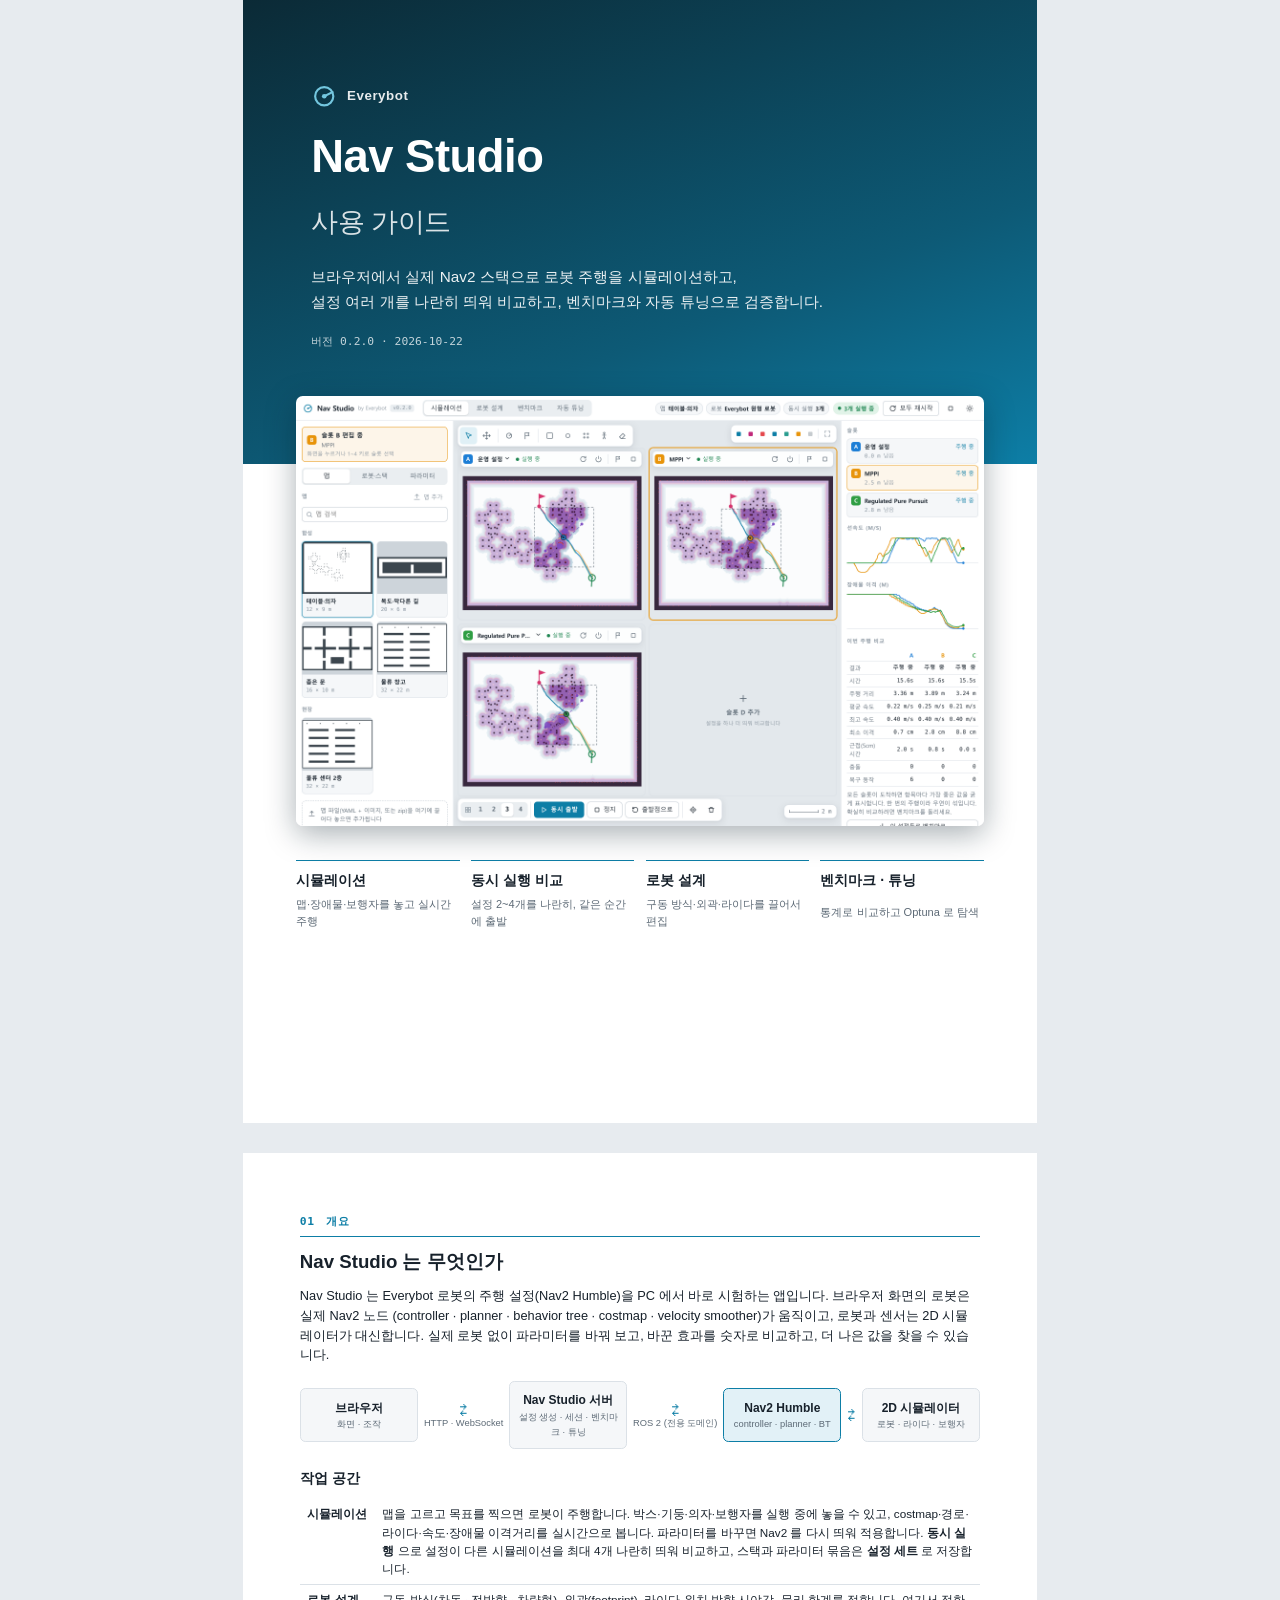
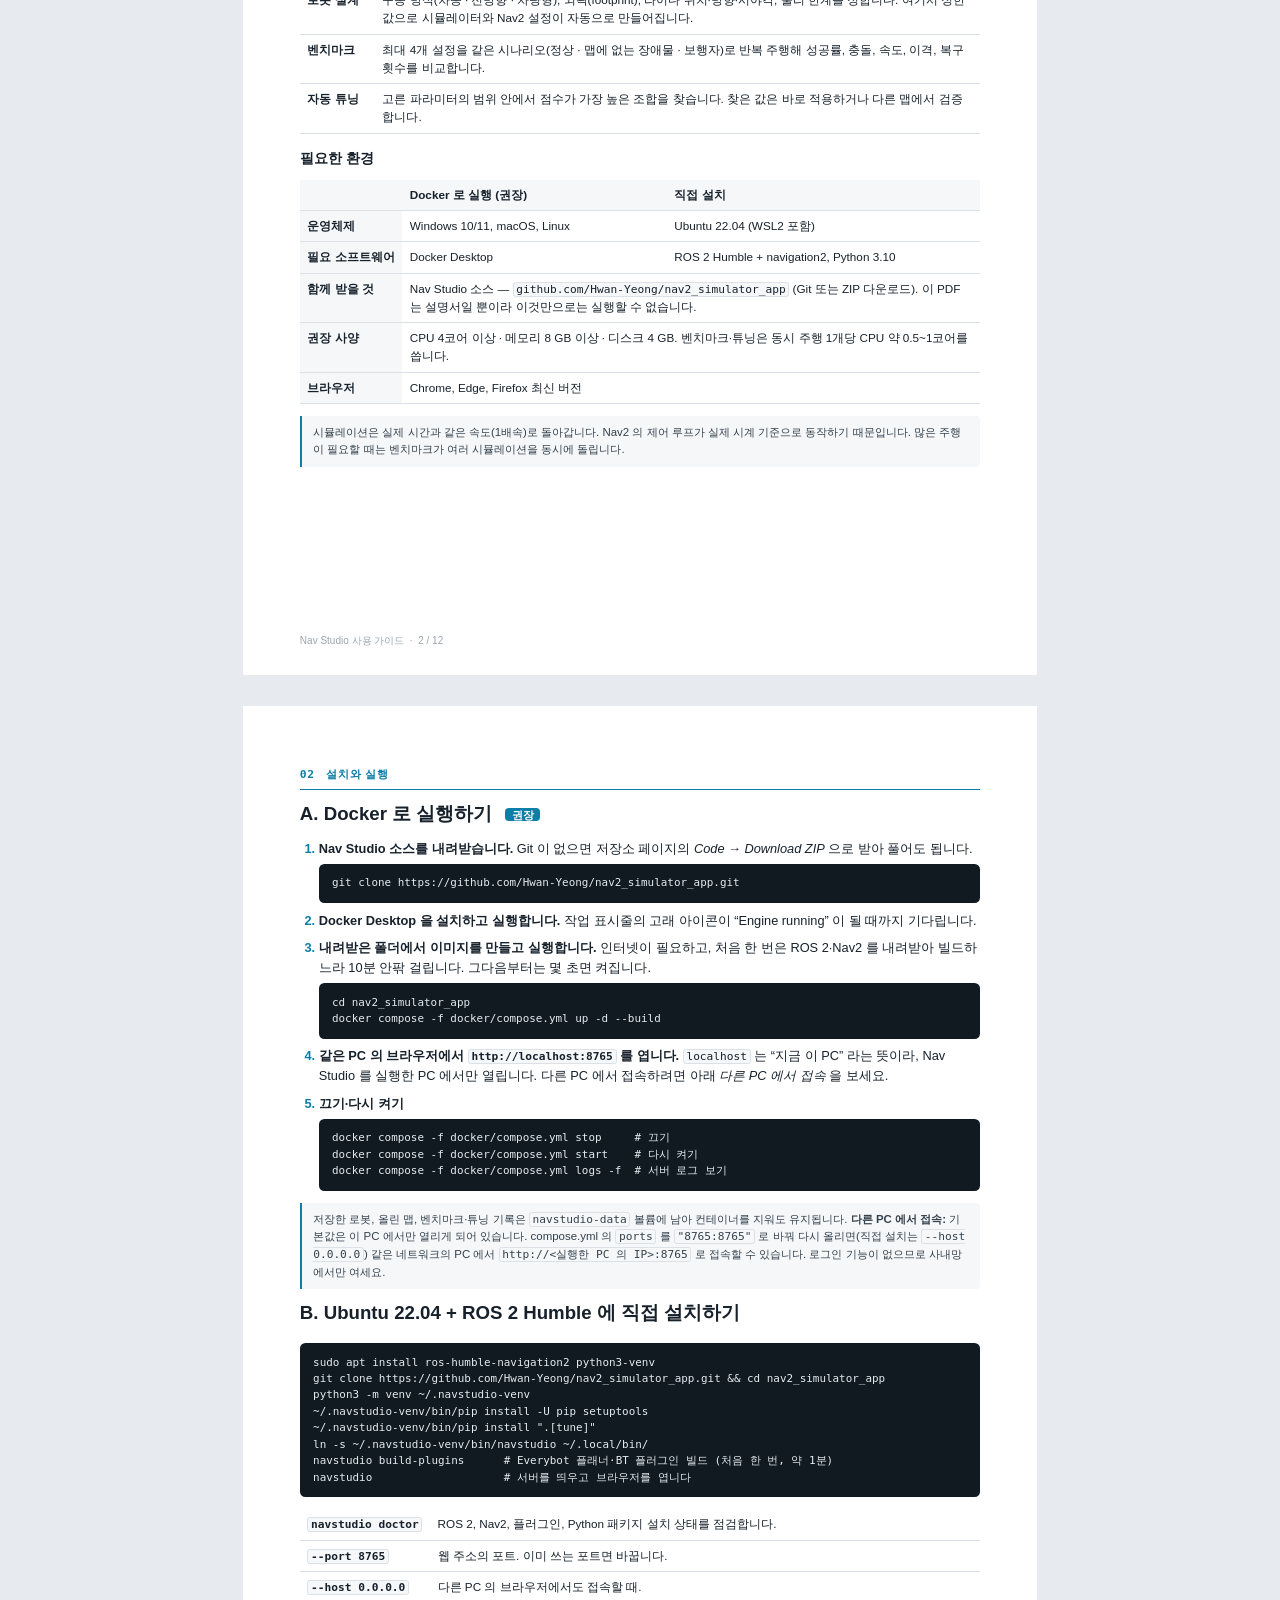
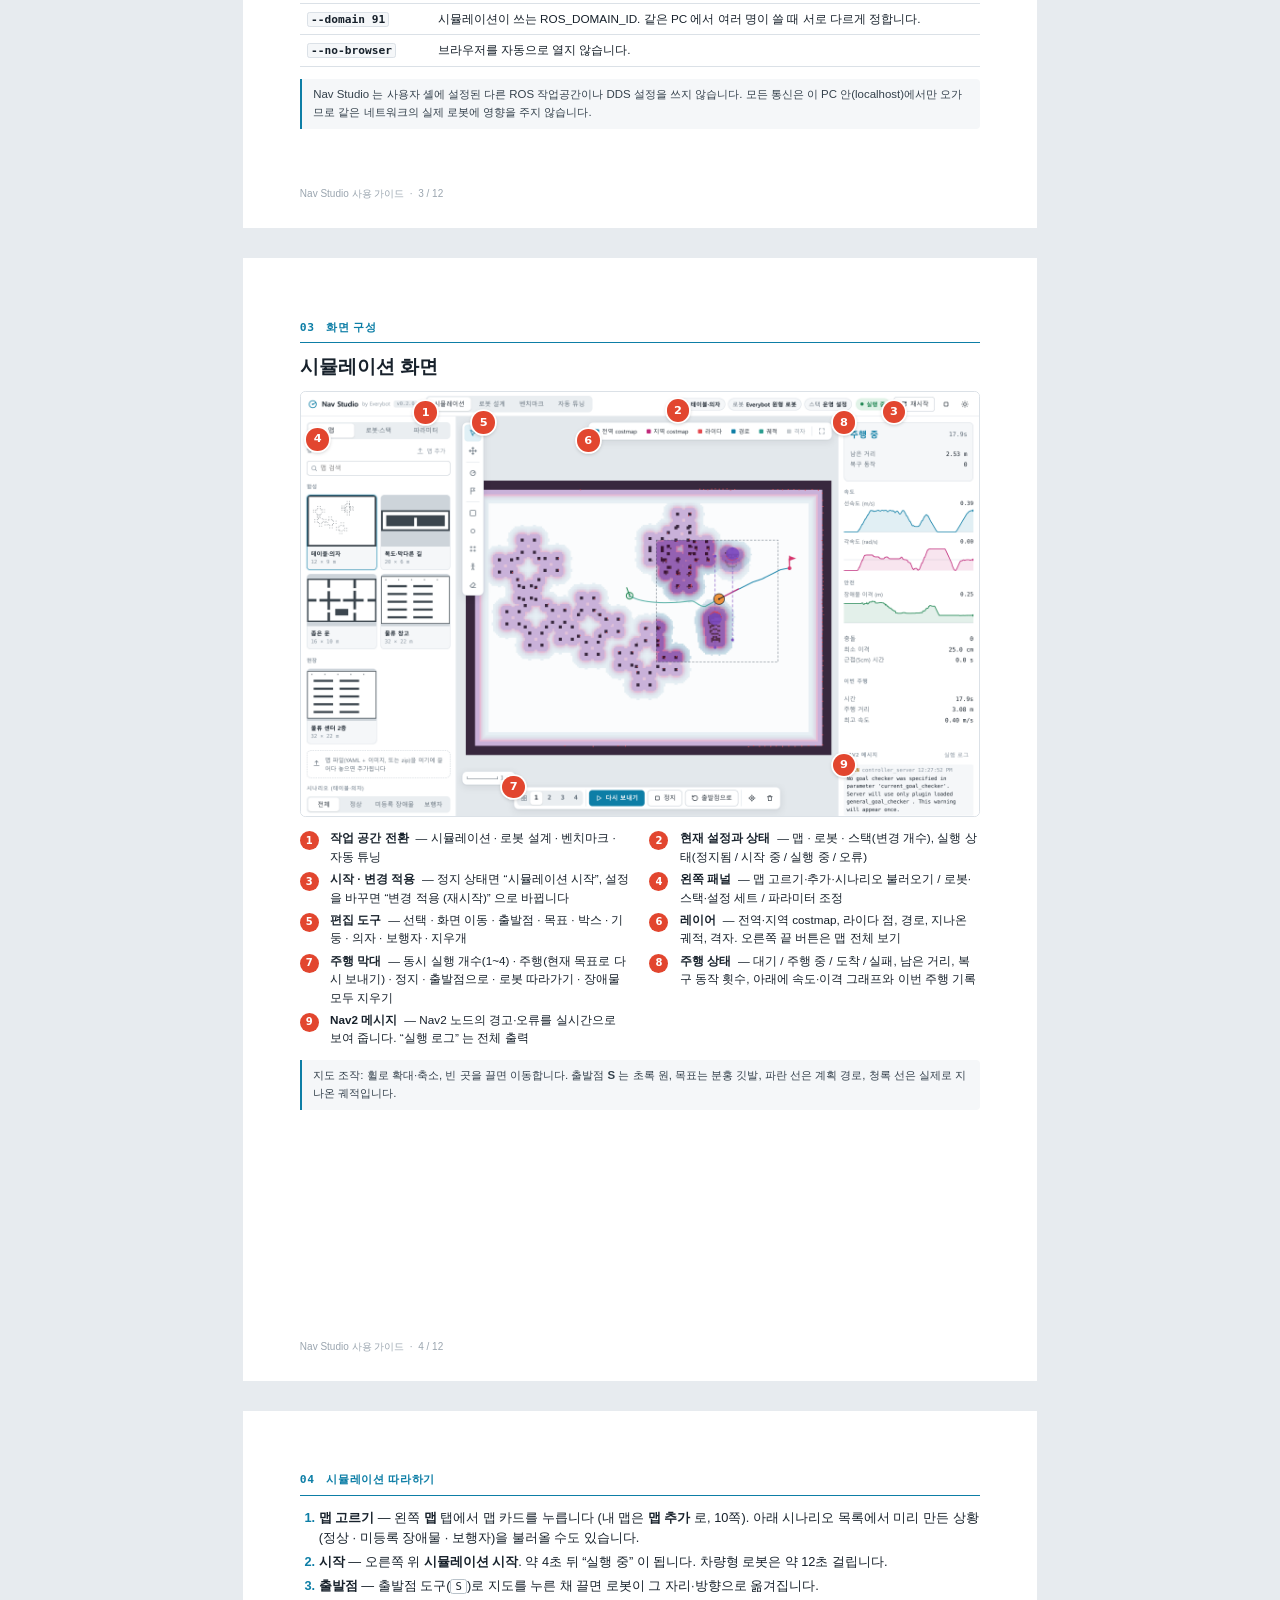
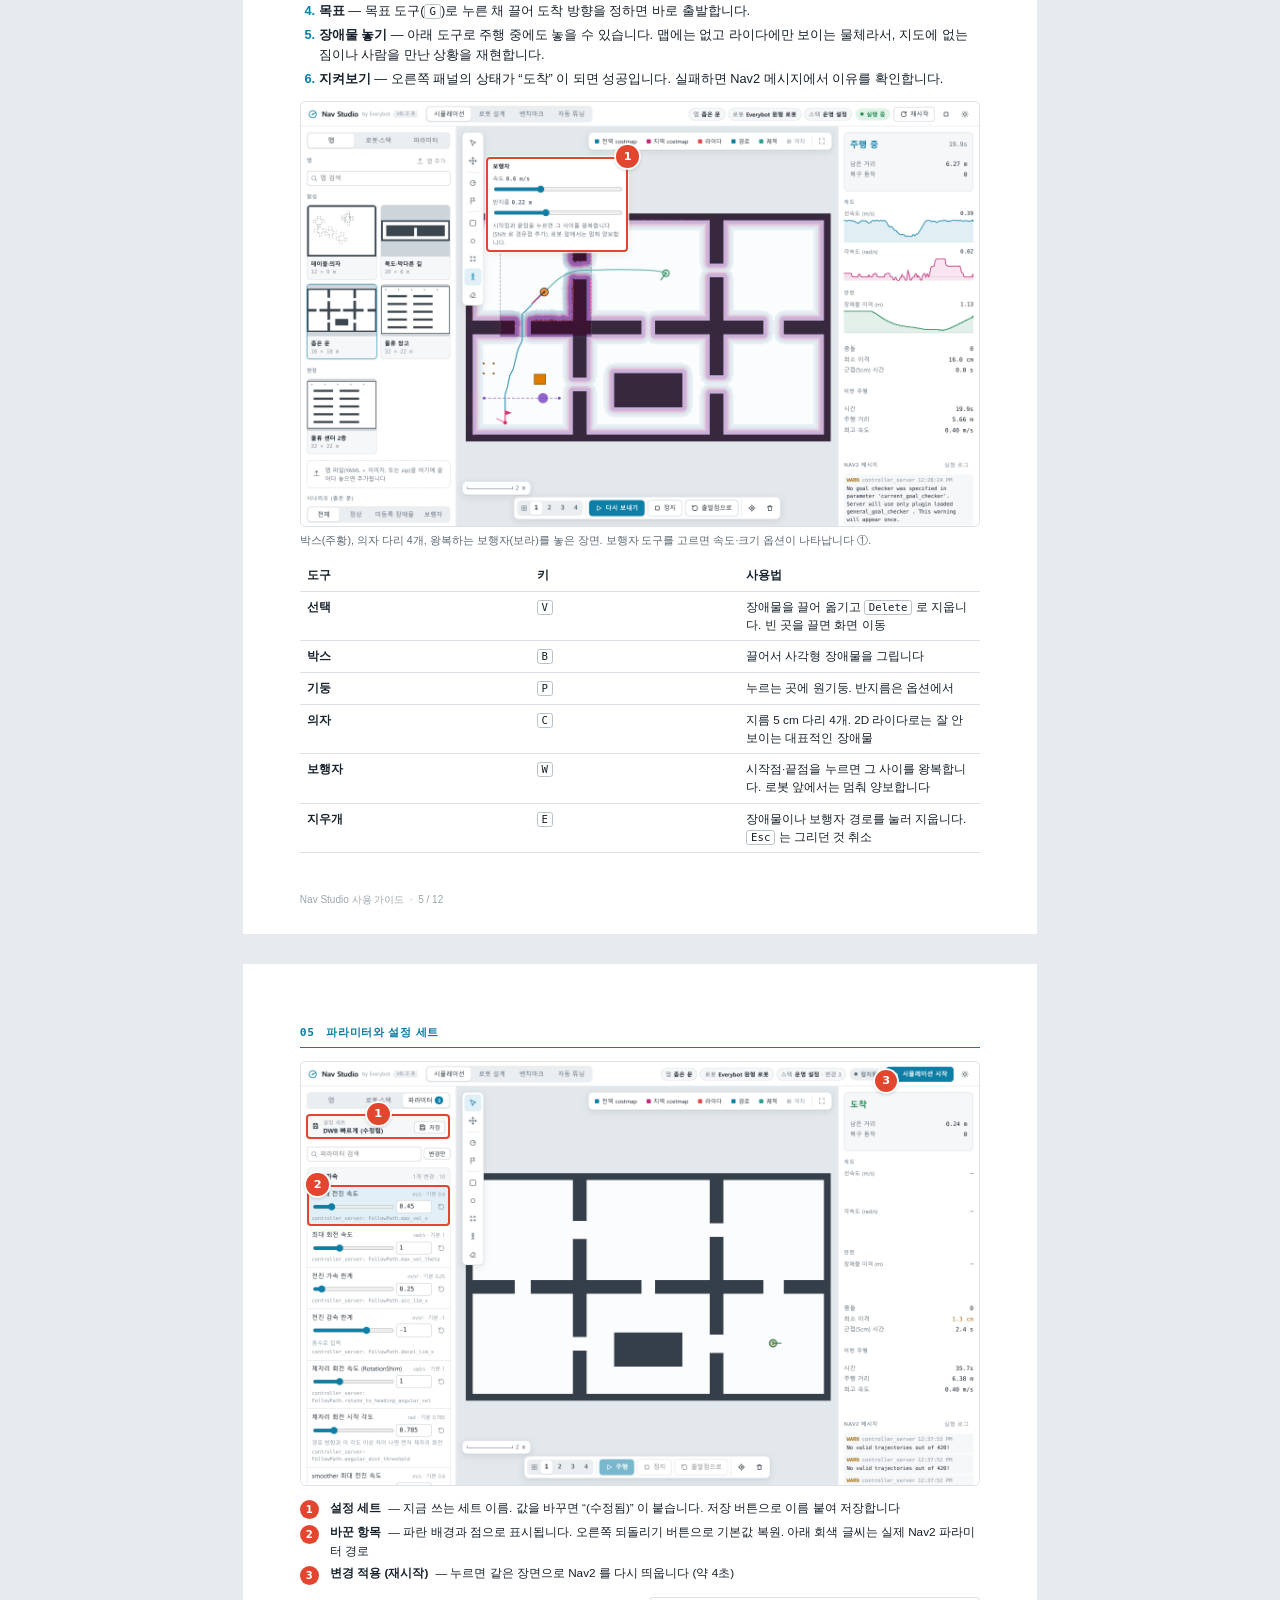
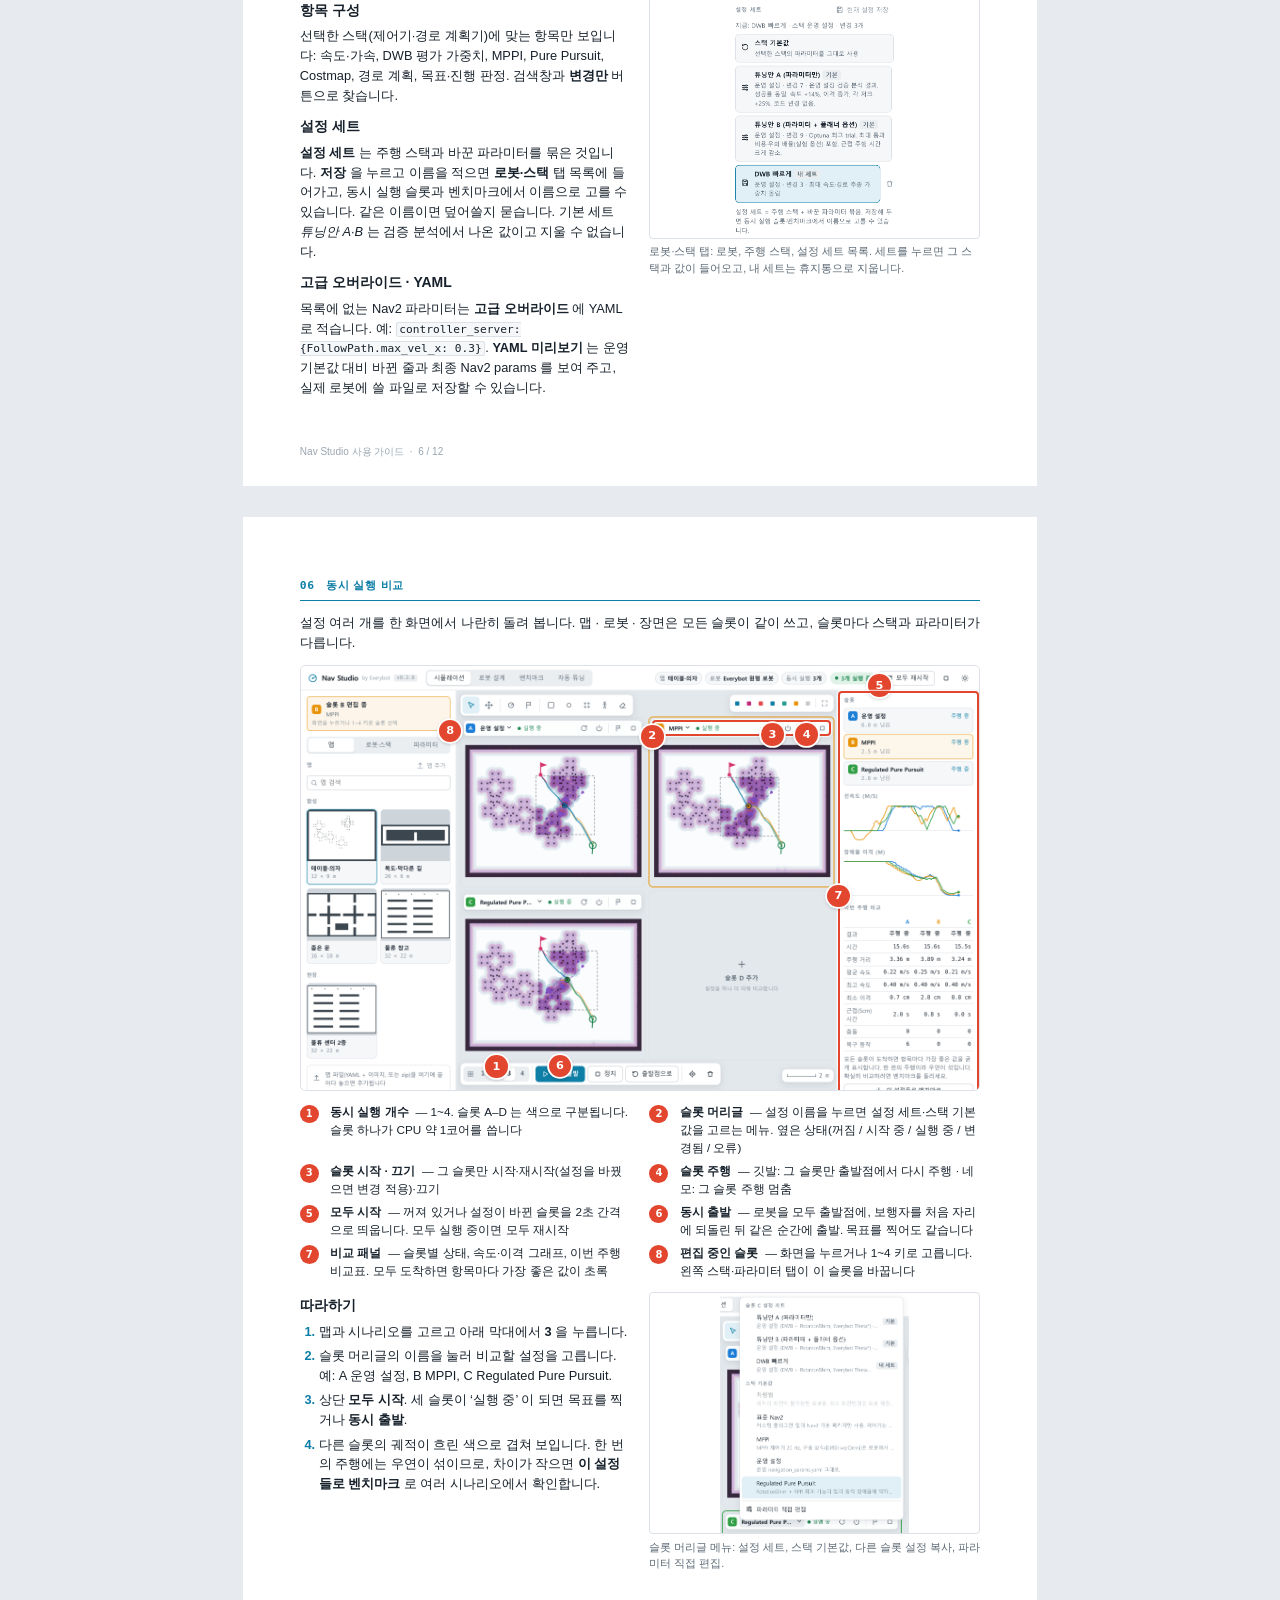
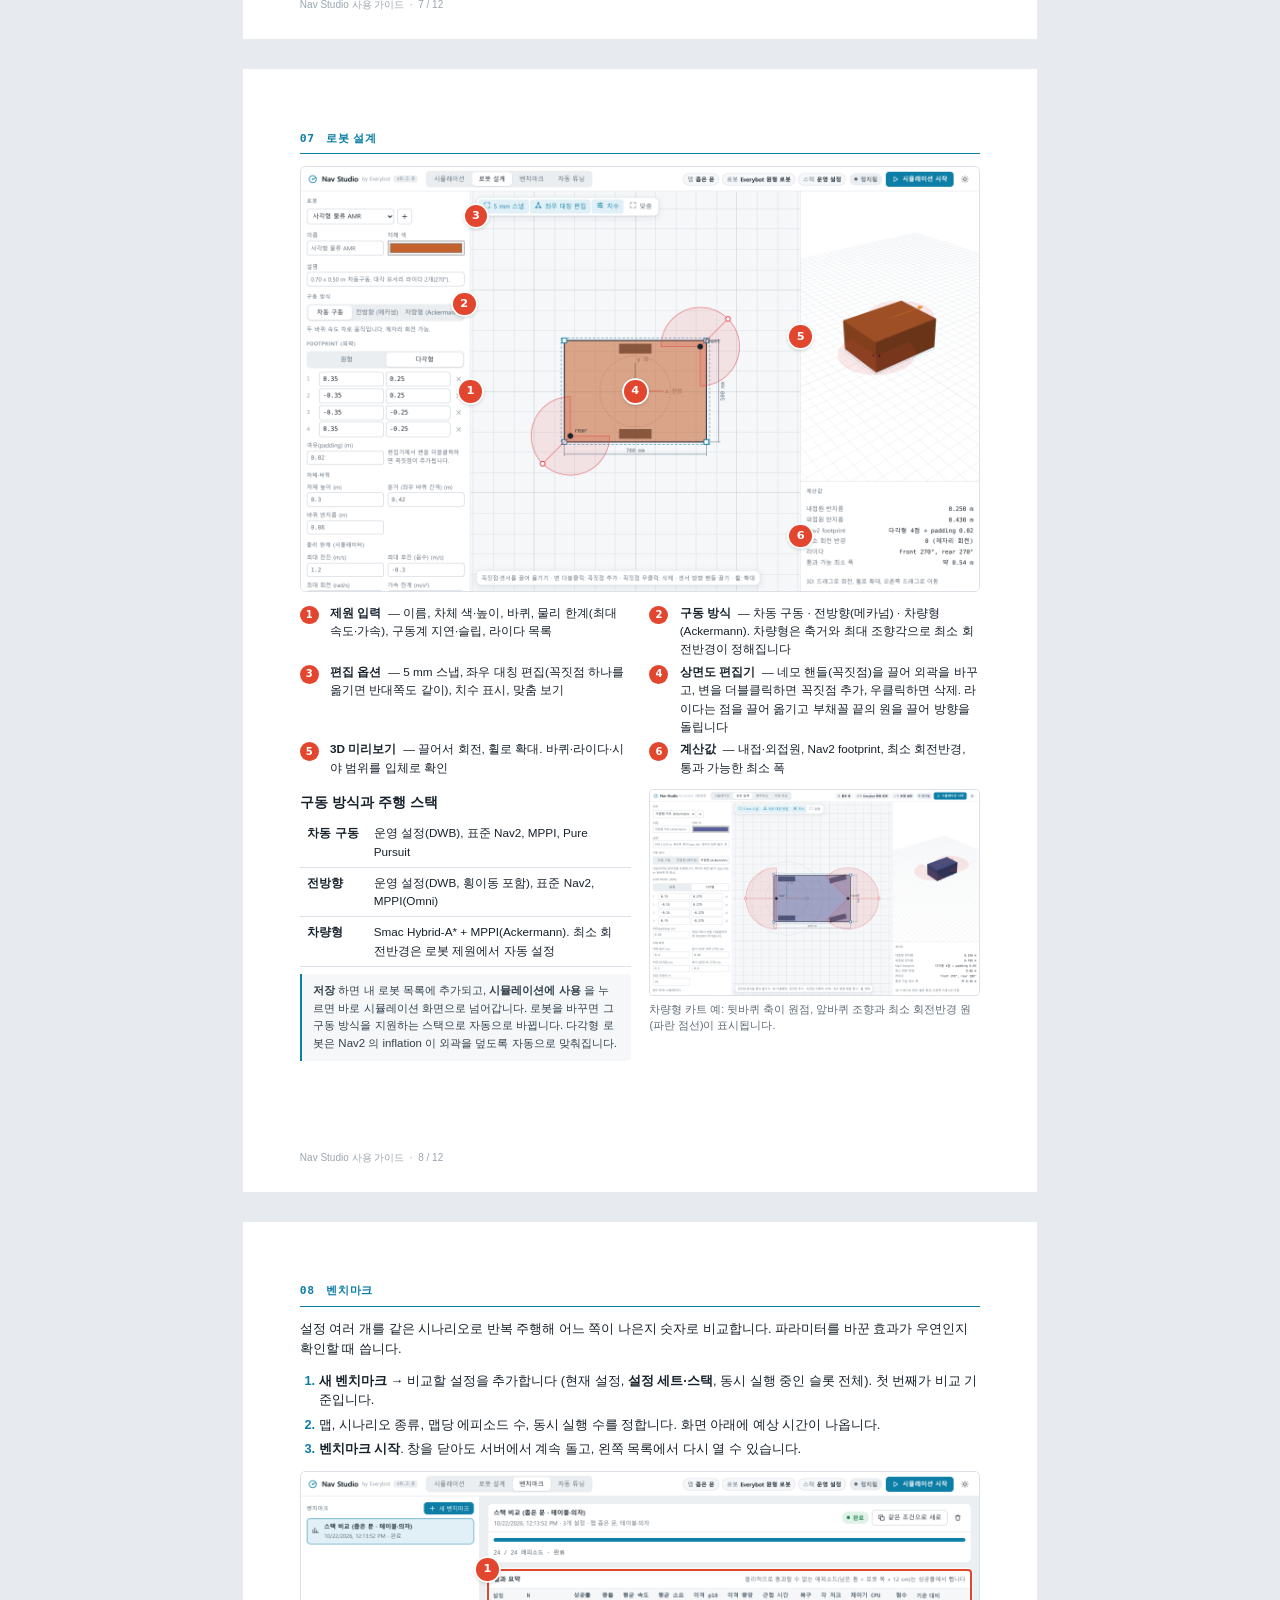
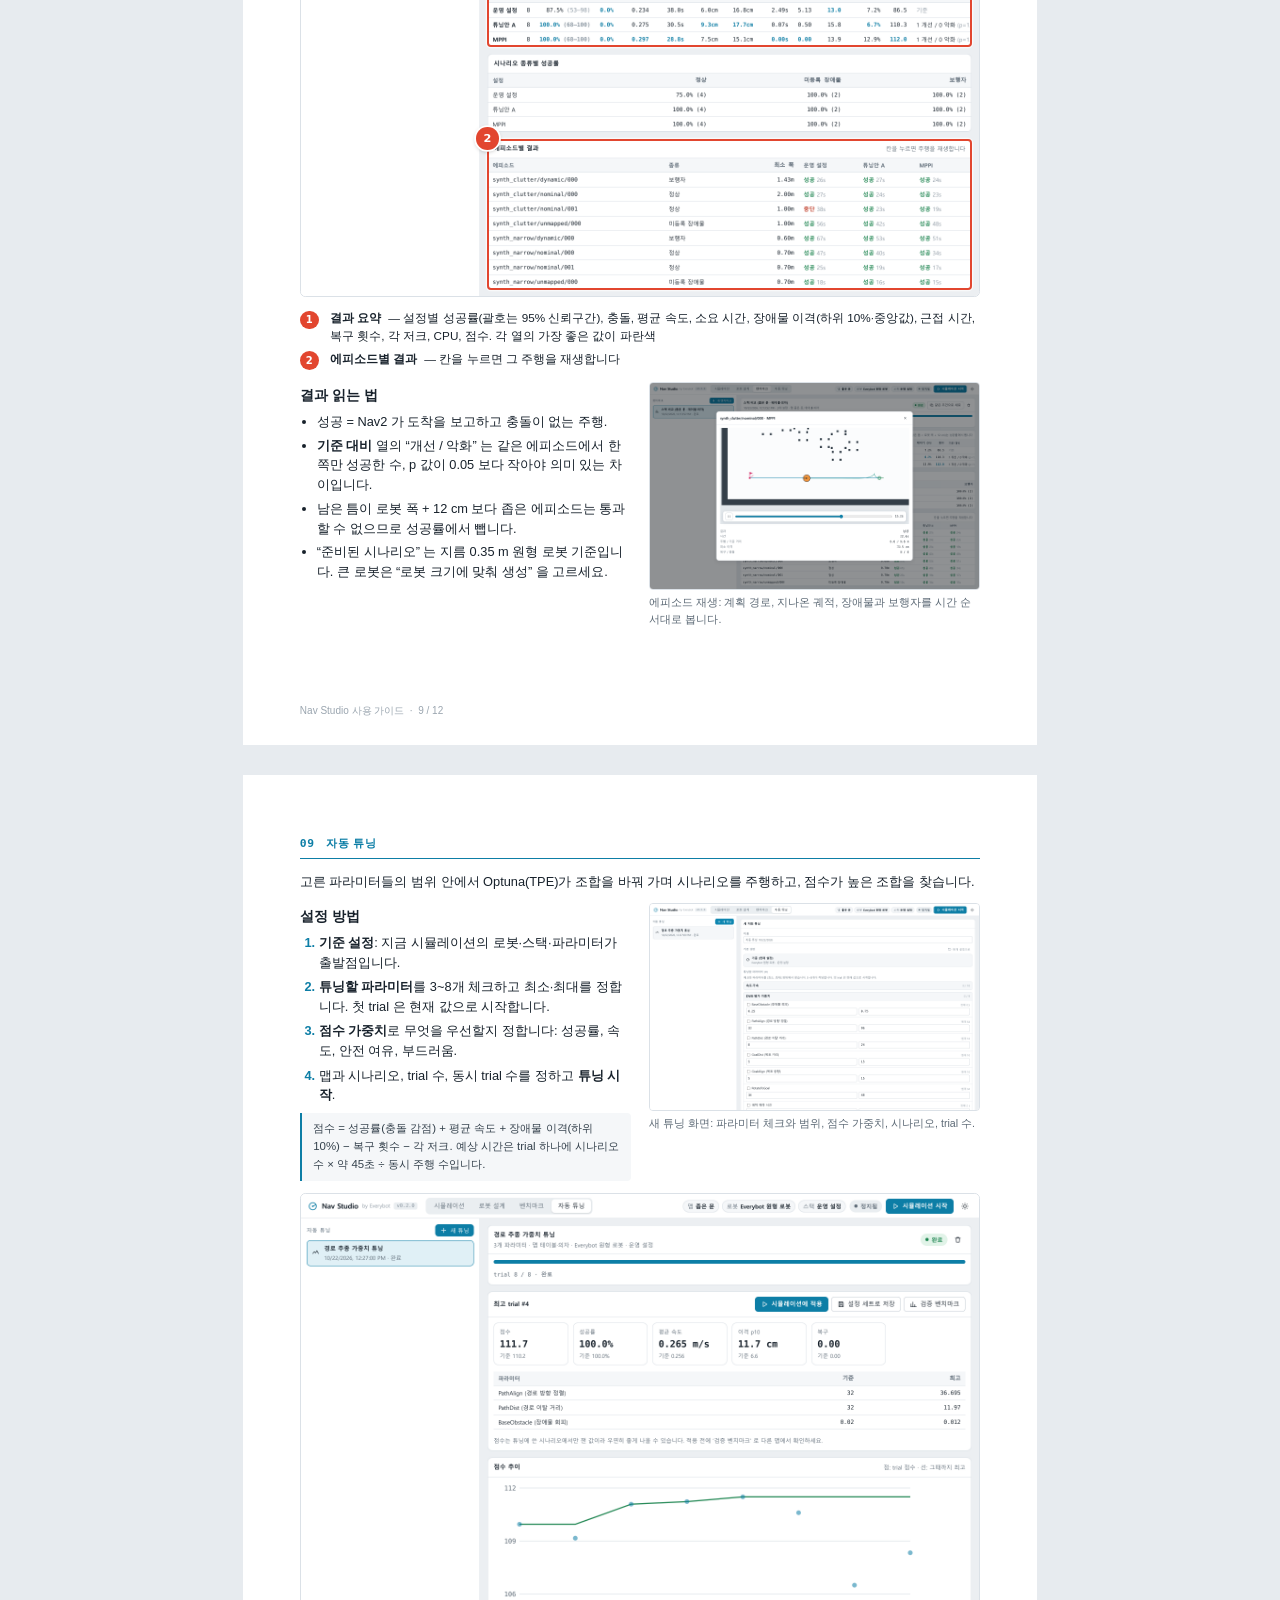
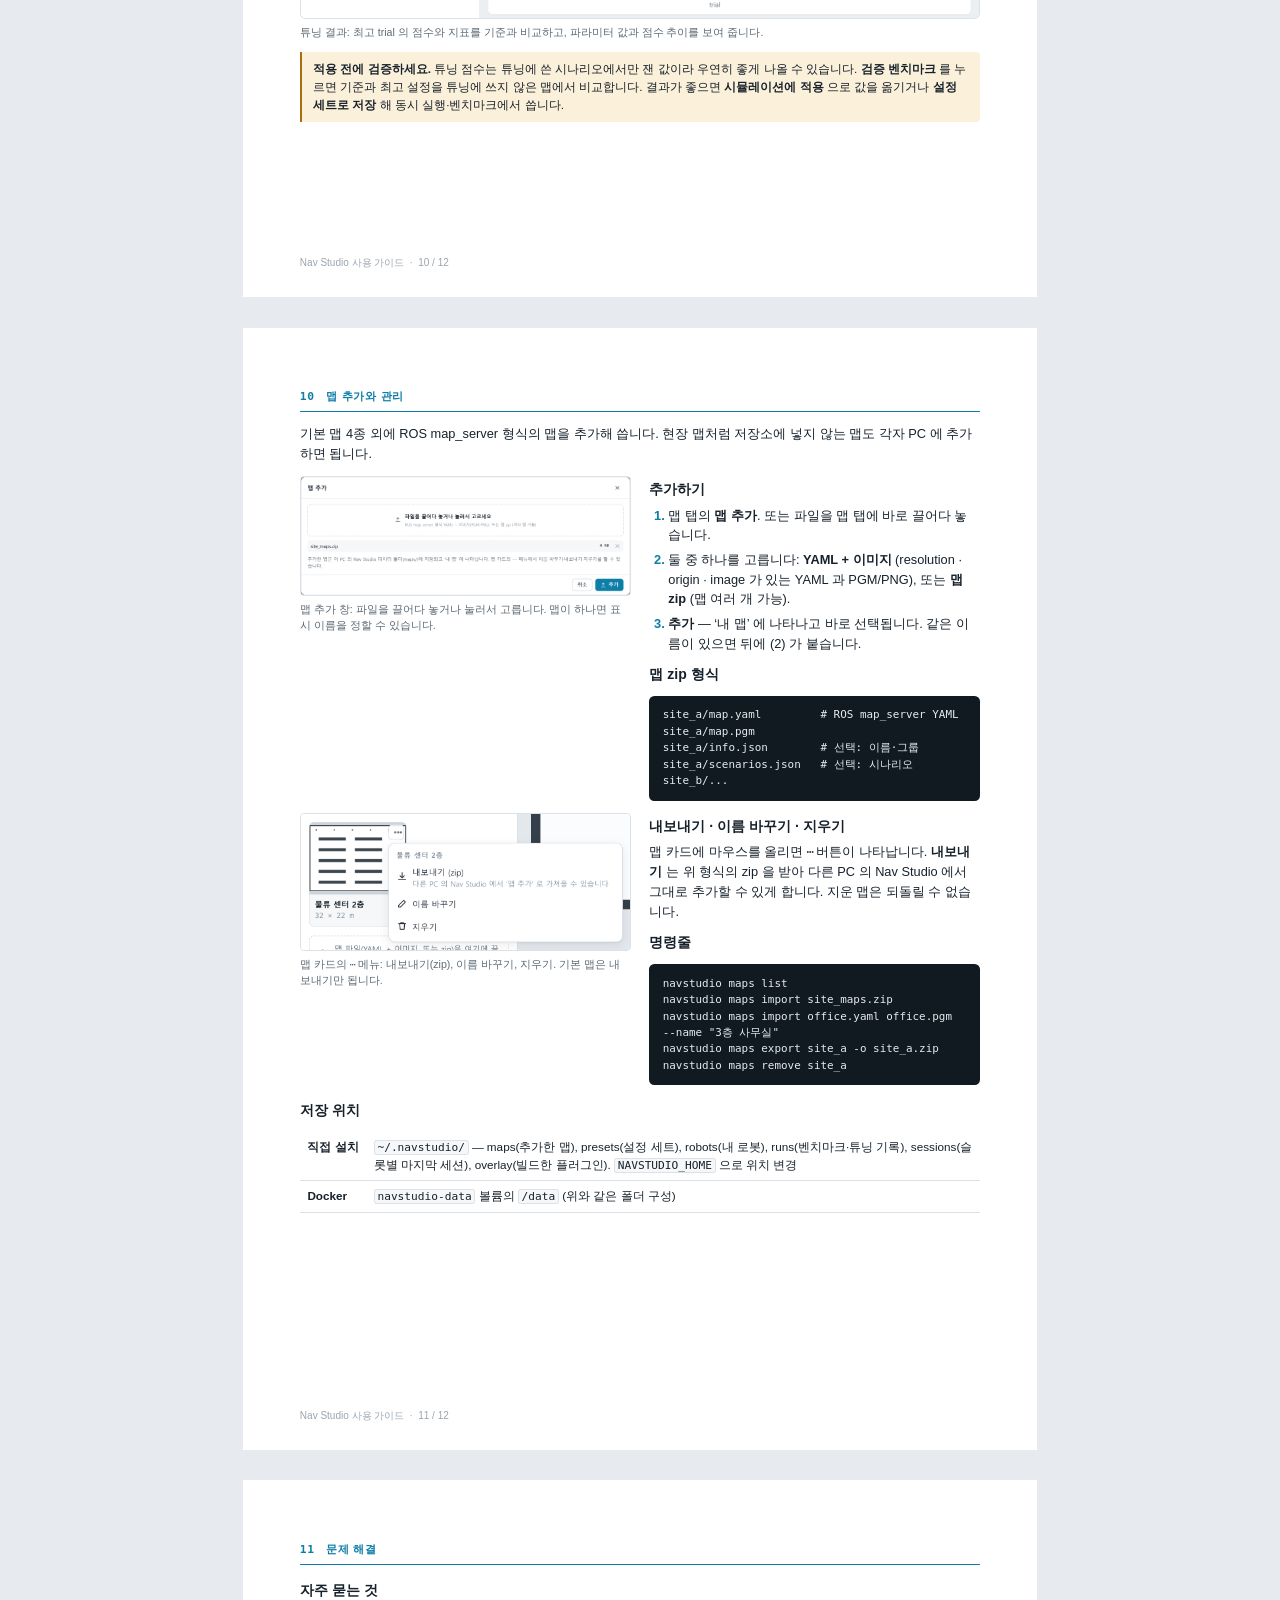
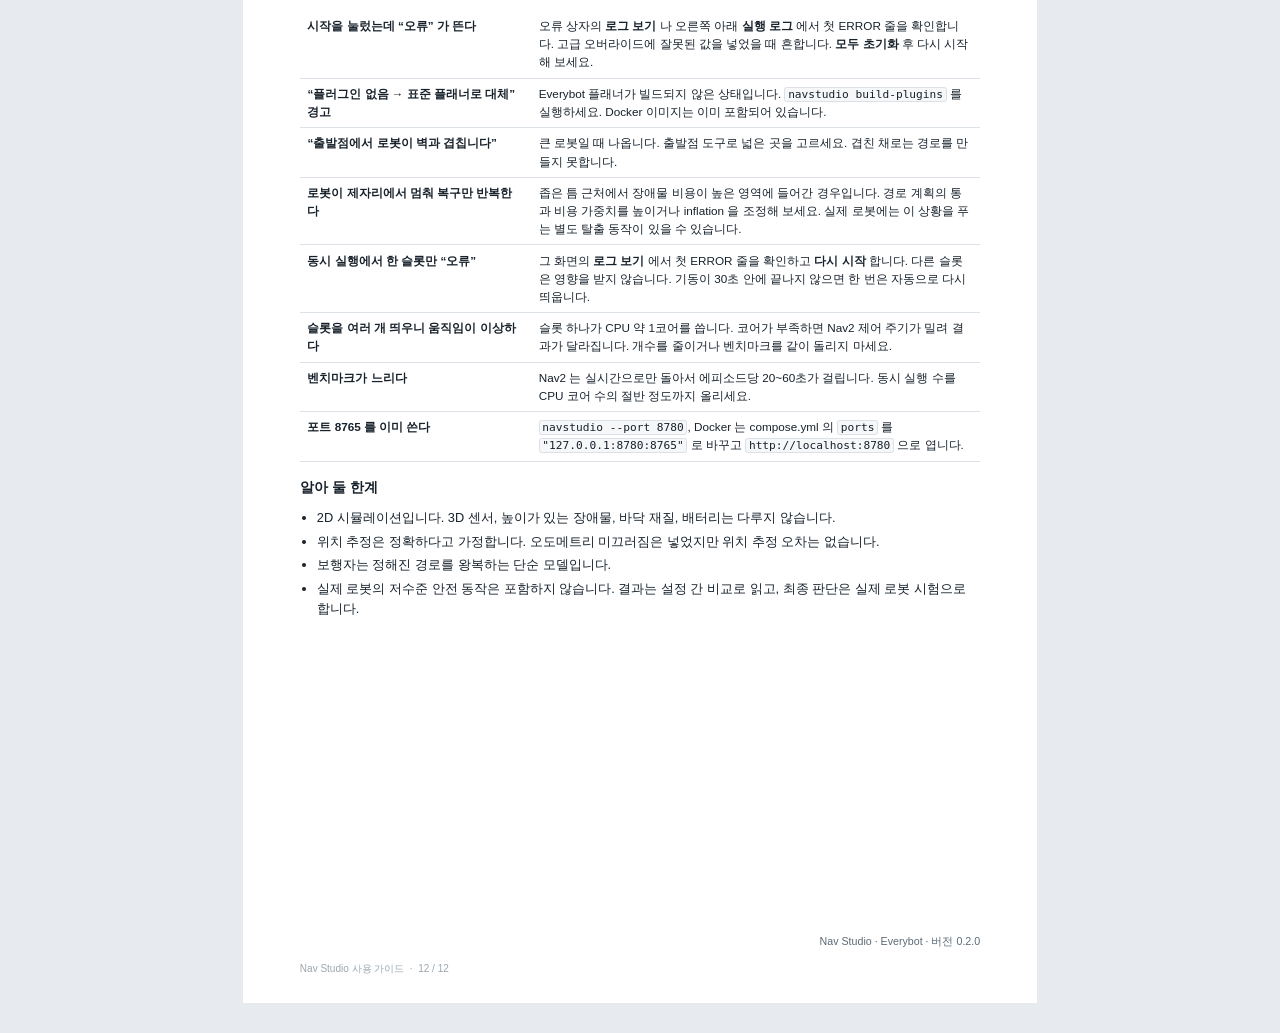
==== docs/guide/guide.html @ c06f5a4c "Release 0.2.0 Side-by-side comparison of up to four live configurations, config sets, map management" ====
<!doctype html><html lang="ko"><head><meta charset="utf-8"><title>Nav Studio 사용 가이드</title><style>
@page { size: A4; margin: 0; }
:root { --accent: #0d7ea6; --accent-soft: #e2f1f7; --ink: #17212b; --muted: #5d6a76; --line: #dbe1e7; --panel: #f5f7f9; --warn: #a8700f; --warn-soft: #fbf0d9; }
* { box-sizing: border-box; }
html, body { margin: 0; background: #e7ebef; }
body { font-family: "Malgun Gothic", "맑은 고딕", sans-serif; color: var(--ink); font-size: 9.6pt; line-height: 1.55; -webkit-print-color-adjust: exact; print-color-adjust: exact; }
.page { width: 210mm; height: 297mm; padding: 16mm 15mm 14mm; background: #fff; margin: 0 auto 8mm; position: relative; overflow: hidden; display: flex; flex-direction: column; gap: 3.2mm; page-break-after: always; break-after: page; }
@media print { body { background: #fff; } .page { margin: 0; } }
.page::after { content: "Nav Studio 사용 가이드  ·  " attr(data-n); position: absolute; bottom: 7mm; left: 15mm; font-size: 7.5pt; color: #9aa5af; white-space: pre; }
.ph { display: flex; align-items: baseline; gap: 3mm; font-size: 8.5pt; font-weight: 700; color: var(--accent); letter-spacing: 0.06em; border-bottom: 1.2pt solid var(--accent); padding-bottom: 1.5mm; }
.ph span { font-family: "DejaVu Sans Mono", monospace; }
h1, h2, h3 { margin: 0; line-height: 1.3; }
h2 { font-size: 14pt; }
h2 em { font-style: normal; font-size: 8pt; color: #fff; background: var(--accent); border-radius: 3pt; padding: 0.5pt 5pt; vertical-align: middle; margin-left: 2mm; }
h3 { font-size: 10.5pt; margin-top: 1mm; }
p { margin: 0; }
code, kbd, pre { font-family: "DejaVu Sans Mono", monospace; }
code { font-size: 8.4pt; background: var(--panel); border: 0.5pt solid var(--line); border-radius: 2pt; padding: 0 2pt; }
kbd { font-size: 8pt; border: 0.6pt solid #b9c2ca; border-bottom-width: 1.4pt; border-radius: 2pt; padding: 0 3pt; background: #fff; }
pre { margin: 1.5mm 0 0; background: #111a21; color: #e4ebf0; font-size: 8.2pt; line-height: 1.5; border-radius: 4pt; padding: 3mm 3.5mm; white-space: pre-wrap; }
figure { margin: 0; }
.frame { position: relative; border: 0.6pt solid var(--line); border-radius: 4pt; overflow: hidden; }
.frame img { display: block; width: 100%; }
figcaption { font-size: 8pt; color: var(--muted); margin-top: 1.2mm; }
.num { position: absolute; width: 6mm; height: 6mm; margin: -3mm 0 0 -3mm; border-radius: 50%; background: #e2462f; color: #fff; font-weight: 700; font-size: 8.5pt; display: grid; place-items: center; box-shadow: 0 0 0 1.4pt #fff, 0 1pt 3pt rgba(0,0,0,.35); font-family: "DejaVu Sans", sans-serif; }
.ring { position: absolute; border: 1.6pt solid #e2462f; border-radius: 3pt; box-shadow: 0 0 0 1pt rgba(255,255,255,.7); }
.legend { margin: 0; padding: 0; list-style: none; counter-reset: n; display: grid; gap: 1.2mm; }
.legend li { counter-increment: n; display: grid; grid-template-columns: 6mm 1fr; gap: 2mm; align-items: start; }
.legend li::before { content: counter(n); width: 5mm; height: 5mm; border-radius: 50%; background: #e2462f; color: #fff; font-weight: 700; font-size: 7.5pt; display: grid; place-items: center; margin-top: 0.4mm; font-family: "DejaVu Sans", sans-serif; }
.legend b { margin-right: 1mm; }
.legend.two { grid-template-columns: 1fr 1fr; column-gap: 5mm; }
.legend span { font-size: 8.8pt; }
.steps { margin: 0; padding-left: 5mm; display: grid; gap: 2mm; }
.steps.compact { gap: 1.2mm; }
.steps li::marker { color: var(--accent); font-weight: 700; }
.dots { margin: 0; padding-left: 4.5mm; display: grid; gap: 1mm; }
.tbl { border-collapse: collapse; width: 100%; font-size: 8.8pt; }
.tbl th, .tbl td { border-bottom: 0.5pt solid var(--line); padding: 1.6mm 2mm; text-align: left; vertical-align: top; }
.tbl th { white-space: nowrap; color: var(--ink); width: 1%; font-weight: 700; }
.tbl.two th { width: auto; background: var(--panel); }
.tbl.tools td:first-child { white-space: nowrap; font-weight: 700; }
.tbl.faq th { white-space: normal; width: 34%; }
.note { background: var(--panel); border-left: 2pt solid var(--accent); padding: 2mm 3mm; font-size: 8.6pt; color: #34414c; border-radius: 0 3pt 3pt 0; }
.warn { background: var(--warn-soft); border-left: 2pt solid var(--warn); padding: 2mm 3mm; font-size: 8.8pt; border-radius: 0 3pt 3pt 0; }
.cols { display: grid; grid-template-columns: 1fr 1fr; gap: 5mm; align-items: start; }
.cols > div { display: grid; gap: 2mm; }
.arch { display: flex; align-items: center; gap: 1.5mm; margin: 1mm 0; }
.arch .box { flex: 1; border: 0.8pt solid var(--line); border-radius: 4pt; padding: 2.5mm 2mm; text-align: center; font-weight: 700; font-size: 9pt; background: var(--panel); }
.arch .box.accent { background: var(--accent-soft); border-color: var(--accent); }
.arch .box small, .arch .arrow small { display: block; font-weight: 400; font-size: 7pt; color: var(--muted); }
.arch .arrow { color: var(--accent); font-size: 13pt; text-align: center; line-height: 1; }
.end { margin-top: auto; text-align: right; font-size: 8pt; color: var(--muted); }
/* cover */
.cover { padding: 0; gap: 0; background: #fff; }
.cover::after { content: none; }
.cover-top { background: linear-gradient(160deg, #0b2a36 0%, #0d5a76 65%, #0d7ea6 100%); color: #fff; padding: 22mm 18mm 30mm; display: grid; gap: 5mm; }
.brand { display: flex; align-items: center; gap: 2.5mm; font-weight: 700; letter-spacing: 0.04em; font-size: 10pt; opacity: 0.9; }
.brand svg { width: 7mm; height: 7mm; color: #7fd6ef; }
.cover h1 { font-size: 34pt; letter-spacing: -0.01em; }
.cover h1 span { font-size: 20pt; font-weight: 400; opacity: 0.85; }
.lead { font-size: 11.5pt; line-height: 1.6; opacity: 0.92; }
.meta { font-family: "DejaVu Sans Mono", monospace; font-size: 8.5pt; opacity: 0.75; }
.hero { margin: -18mm 14mm 0; }
.hero .frame { border: 0; border-radius: 5pt; box-shadow: 0 6pt 22pt rgba(10, 30, 40, .35); }
.cover-grid { display: grid; grid-template-columns: repeat(4, 1fr); gap: 3mm; padding: 9mm 14mm 0; }
.cover-grid div { border-top: 1.4pt solid var(--accent); padding-top: 2.5mm; display: grid; gap: 1mm; }
.cover-grid b { font-size: 10.5pt; }
.cover-grid span { font-size: 8.3pt; color: var(--muted); }
.shot.small .frame { border-radius: 3pt; }
.cols .shot.small .frame { max-height: 64mm; }
.cols .shot.small .frame img { max-height: 64mm; width: auto; max-width: 100%; display: block; margin: 0 auto; }
</style></head><body>
<section data-n="1 / 12" class="page cover">
  <div class="cover-top">
    <div class="brand"><svg viewBox="0 0 32 32"><circle cx="16" cy="16" r="11" fill="none" stroke="currentColor" stroke-width="2.6"/><path d="M16 16 L26 11" stroke="currentColor" stroke-width="2.6" stroke-linecap="round"/><circle cx="16" cy="16" r="2.8" fill="currentColor"/></svg>Everybot</div>
    <h1>Nav Studio<br><span>사용 가이드</span></h1>
    <p class="lead">브라우저에서 실제 Nav2 스택으로 로봇 주행을 시뮬레이션하고,<br>설정 여러 개를 나란히 띄워 비교하고, 벤치마크와 자동 튜닝으로 검증합니다.</p>
    <div class="meta">버전 0.2.0 · 2026-10-22</div>
  </div>
  <figure class="hero"><div class="frame"><img src="img/sim_compare.png" alt=""></div></figure>
  <div class="cover-grid">
    <div><b>시뮬레이션</b><span>맵·장애물·보행자를 놓고 실시간 주행</span></div>
    <div><b>동시 실행 비교</b><span>설정 2~4개를 나란히, 같은 순간에 출발</span></div>
    <div><b>로봇 설계</b><span>구동 방식·외곽·라이다를 끌어서 편집</span></div>
    <div><b>벤치마크 · 튜닝</b><span>통계로 비교하고 Optuna 로 탐색</span></div>
  </div>
</section>
<section data-n="2 / 12" class="page">
  <header class="ph"><span>01</span>개요</header>
  <h2>Nav Studio 는 무엇인가</h2>
  <p>Nav Studio 는 Everybot 로봇의 주행 설정(Nav2 Humble)을 PC 에서 바로 시험하는 앱입니다. 브라우저 화면의 로봇은 실제 Nav2 노드
  (controller · planner · behavior tree · costmap · velocity smoother)가 움직이고, 로봇과 센서는 2D 시뮬레이터가 대신합니다.
  실제 로봇 없이 파라미터를 바꿔 보고, 바꾼 효과를 숫자로 비교하고, 더 나은 값을 찾을 수 있습니다.</p>
  <div class="arch">
    <div class="box">브라우저<small>화면 · 조작</small></div><div class="arrow">⇄<small>HTTP · WebSocket</small></div>
    <div class="box">Nav Studio 서버<small>설정 생성 · 세션 · 벤치마크 · 튜닝</small></div><div class="arrow">⇄<small>ROS 2 (전용 도메인)</small></div>
    <div class="box accent">Nav2 Humble<small>controller · planner · BT</small></div><div class="arrow">⇄</div>
    <div class="box">2D 시뮬레이터<small>로봇 · 라이다 · 보행자</small></div>
  </div>
  <h3>작업 공간</h3>
  <table class="tbl">
    <tr><th>시뮬레이션</th><td>맵을 고르고 목표를 찍으면 로봇이 주행합니다. 박스·기둥·의자·보행자를 실행 중에 놓을 수 있고, costmap·경로·라이다·속도·장애물 이격거리를 실시간으로 봅니다. 파라미터를 바꾸면 Nav2 를 다시 띄워 적용합니다. <b>동시 실행</b> 으로 설정이 다른 시뮬레이션을 최대 4개 나란히 띄워 비교하고, 스택과 파라미터 묶음은 <b>설정 세트</b> 로 저장합니다.</td></tr>
    <tr><th>로봇 설계</th><td>구동 방식(차동 · 전방향 · 차량형), 외곽(footprint), 라이다 위치·방향·시야각, 물리 한계를 정합니다. 여기서 정한 값으로 시뮬레이터와 Nav2 설정이 자동으로 만들어집니다.</td></tr>
    <tr><th>벤치마크</th><td>최대 4개 설정을 같은 시나리오(정상 · 맵에 없는 장애물 · 보행자)로 반복 주행해 성공률, 충돌, 속도, 이격, 복구 횟수를 비교합니다.</td></tr>
    <tr><th>자동 튜닝</th><td>고른 파라미터의 범위 안에서 점수가 가장 높은 조합을 찾습니다. 찾은 값은 바로 적용하거나 다른 맵에서 검증합니다.</td></tr>
  </table>
  <h3>필요한 환경</h3>
  <table class="tbl two">
    <tr><th></th><th>Docker 로 실행 (권장)</th><th>직접 설치</th></tr>
    <tr><th>운영체제</th><td>Windows 10/11, macOS, Linux</td><td>Ubuntu 22.04 (WSL2 포함)</td></tr>
    <tr><th>필요 소프트웨어</th><td>Docker Desktop</td><td>ROS 2 Humble + navigation2, Python 3.10</td></tr>
    <tr><th>함께 받을 것</th><td colspan="2">Nav Studio 소스 — <code>github.com/Hwan-Yeong/nav2_simulator_app</code> (Git 또는 ZIP 다운로드). 이 PDF 는 설명서일 뿐이라 이것만으로는 실행할 수 없습니다.</td></tr>
    <tr><th>권장 사양</th><td colspan="2">CPU 4코어 이상 · 메모리 8 GB 이상 · 디스크 4 GB. 벤치마크·튜닝은 동시 주행 1개당 CPU 약 0.5~1코어를 씁니다.</td></tr>
    <tr><th>브라우저</th><td colspan="2">Chrome, Edge, Firefox 최신 버전</td></tr>
  </table>
  <p class="note">시뮬레이션은 실제 시간과 같은 속도(1배속)로 돌아갑니다. Nav2 의 제어 루프가 실제 시계 기준으로 동작하기 때문입니다. 많은 주행이 필요할 때는 벤치마크가 여러 시뮬레이션을 동시에 돌립니다.</p>
</section>
<section data-n="3 / 12" class="page">
  <header class="ph"><span>02</span>설치와 실행</header>
  <h2>A. Docker 로 실행하기 <em>권장</em></h2>
  <ol class="steps">
    <li><b>Nav Studio 소스를 내려받습니다.</b> Git 이 없으면 저장소 페이지의 <i>Code → Download ZIP</i> 으로 받아 풀어도 됩니다.<pre>git clone https://github.com/Hwan-Yeong/nav2_simulator_app.git</pre></li>
    <li><b>Docker Desktop 을 설치하고 실행합니다.</b> 작업 표시줄의 고래 아이콘이 “Engine running” 이 될 때까지 기다립니다.</li>
    <li><b>내려받은 폴더에서 이미지를 만들고 실행합니다.</b> 인터넷이 필요하고, 처음 한 번은 ROS 2·Nav2 를 내려받아 빌드하느라 10분 안팎 걸립니다. 그다음부터는 몇 초면 켜집니다.<pre>cd nav2_simulator_app
docker compose -f docker/compose.yml up -d --build</pre></li>
    <li><b>같은 PC 의 브라우저에서 <code>http://localhost:8765</code> 를 엽니다.</b> <code>localhost</code> 는 “지금 이 PC” 라는 뜻이라, Nav Studio 를 실행한 PC 에서만 열립니다. 다른 PC 에서 접속하려면 아래 <i>다른 PC 에서 접속</i> 을 보세요.</li>
    <li><b>끄기·다시 켜기</b><pre>docker compose -f docker/compose.yml stop     # 끄기
docker compose -f docker/compose.yml start    # 다시 켜기
docker compose -f docker/compose.yml logs -f  # 서버 로그 보기</pre></li>
  </ol>
  <p class="note">저장한 로봇, 올린 맵, 벤치마크·튜닝 기록은 <code>navstudio-data</code> 볼륨에 남아 컨테이너를 지워도 유지됩니다.
  <b>다른 PC 에서 접속:</b> 기본값은 이 PC 에서만 열리게 되어 있습니다. compose.yml 의 <code>ports</code> 를 <code>"8765:8765"</code> 로 바꿔 다시 올리면(직접 설치는 <code>--host 0.0.0.0</code>) 같은 네트워크의 PC 에서 <code>http://&lt;실행한 PC 의 IP&gt;:8765</code> 로 접속할 수 있습니다. 로그인 기능이 없으므로 사내망에서만 여세요.</p>
  <h2>B. Ubuntu 22.04 + ROS 2 Humble 에 직접 설치하기</h2>
  <pre>sudo apt install ros-humble-navigation2 python3-venv
git clone https://github.com/Hwan-Yeong/nav2_simulator_app.git &amp;&amp; cd nav2_simulator_app
python3 -m venv ~/.navstudio-venv
~/.navstudio-venv/bin/pip install -U pip setuptools
~/.navstudio-venv/bin/pip install &quot;.[tune]&quot;
ln -s ~/.navstudio-venv/bin/navstudio ~/.local/bin/
navstudio build-plugins      # Everybot 플래너·BT 플러그인 빌드 (처음 한 번, 약 1분)
navstudio                    # 서버를 띄우고 브라우저를 엽니다</pre>
  <table class="tbl">
    <tr><th><code>navstudio doctor</code></th><td>ROS 2, Nav2, 플러그인, Python 패키지 설치 상태를 점검합니다.</td></tr>
    <tr><th><code>--port 8765</code></th><td>웹 주소의 포트. 이미 쓰는 포트면 바꿉니다.</td></tr>
    <tr><th><code>--host 0.0.0.0</code></th><td>다른 PC 의 브라우저에서도 접속할 때.</td></tr>
    <tr><th><code>--domain 91</code></th><td>시뮬레이션이 쓰는 ROS_DOMAIN_ID. 같은 PC 에서 여러 명이 쓸 때 서로 다르게 정합니다.</td></tr>
    <tr><th><code>--no-browser</code></th><td>브라우저를 자동으로 열지 않습니다.</td></tr>
  </table>
  <p class="note">Nav Studio 는 사용자 셸에 설정된 다른 ROS 작업공간이나 DDS 설정을 쓰지 않습니다. 모든 통신은 이 PC 안(localhost)에서만 오가므로 같은 네트워크의 실제 로봇에 영향을 주지 않습니다.</p>
</section>
<section data-n="4 / 12" class="page">
  <header class="ph"><span>03</span>화면 구성</header>
  <h2>시뮬레이션 화면</h2>
  <figure class="shot"><div class="frame"><img src="img/sim_overview.png" alt=""><span class="num" style="left:18.42%;top:4.80%">1</span><span class="num" style="left:55.58%;top:4.28%">2</span><span class="num" style="left:87.43%;top:4.62%">3</span><span class="num" style="left:2.50%;top:11.05%">4</span><span class="num" style="left:26.94%;top:7.11%">5</span><span class="num" style="left:42.37%;top:11.33%">6</span><span class="num" style="left:31.37%;top:93.11%">7</span><span class="num" style="left:80.07%;top:7.11%">8</span><span class="num" style="left:80.07%;top:87.92%">9</span></div></figure><ol class="legend two"><li><span><b>작업 공간 전환</b> — 시뮬레이션 · 로봇 설계 · 벤치마크 · 자동 튜닝</span></li><li><span><b>현재 설정과 상태</b> — 맵 · 로봇 · 스택(변경 개수), 실행 상태(정지됨 / 시작 중 / 실행 중 / 오류)</span></li><li><span><b>시작 · 변경 적용</b> — 정지 상태면 “시뮬레이션 시작”, 설정을 바꾸면 “변경 적용 (재시작)” 으로 바뀝니다</span></li><li><span><b>왼쪽 패널</b> — 맵 고르기·추가·시나리오 불러오기 / 로봇·스택·설정 세트 / 파라미터 조정</span></li><li><span><b>편집 도구</b> — 선택 · 화면 이동 · 출발점 · 목표 · 박스 · 기둥 · 의자 · 보행자 · 지우개</span></li><li><span><b>레이어</b> — 전역·지역 costmap, 라이다 점, 경로, 지나온 궤적, 격자. 오른쪽 끝 버튼은 맵 전체 보기</span></li><li><span><b>주행 막대</b> — 동시 실행 개수(1~4) · 주행(현재 목표로 다시 보내기) · 정지 · 출발점으로 · 로봇 따라가기 · 장애물 모두 지우기</span></li><li><span><b>주행 상태</b> — 대기 / 주행 중 / 도착 / 실패, 남은 거리, 복구 동작 횟수, 아래에 속도·이격 그래프와 이번 주행 기록</span></li><li><span><b>Nav2 메시지</b> — Nav2 노드의 경고·오류를 실시간으로 보여 줍니다. “실행 로그” 는 전체 출력</span></li></ol>
  <p class="note">지도 조작: 휠로 확대·축소, 빈 곳을 끌면 이동합니다. 출발점 <b>S</b> 는 초록 원, 목표는 분홍 깃발, 파란 선은 계획 경로, 청록 선은 실제로 지나온 궤적입니다.</p>
</section>
<section data-n="5 / 12" class="page">
  <header class="ph"><span>04</span>시뮬레이션 따라하기</header>
  <ol class="steps compact">
    <li><b>맵 고르기</b> — 왼쪽 <b>맵</b> 탭에서 맵 카드를 누릅니다 (내 맵은 <b>맵 추가</b> 로, 10쪽). 아래 시나리오 목록에서 미리 만든 상황(정상 · 미등록 장애물 · 보행자)을 불러올 수도 있습니다.</li>
    <li><b>시작</b> — 오른쪽 위 <b>시뮬레이션 시작</b>. 약 4초 뒤 “실행 중” 이 됩니다. 차량형 로봇은 약 12초 걸립니다.</li>
    <li><b>출발점</b> — 출발점 도구(<kbd>S</kbd>)로 지도를 누른 채 끌면 로봇이 그 자리·방향으로 옮겨집니다.</li>
    <li><b>목표</b> — 목표 도구(<kbd>G</kbd>)로 누른 채 끌어 도착 방향을 정하면 바로 출발합니다.</li>
    <li><b>장애물 놓기</b> — 아래 도구로 주행 중에도 놓을 수 있습니다. 맵에는 없고 라이다에만 보이는 물체라서, 지도에 없는 짐이나 사람을 만난 상황을 재현합니다.</li>
    <li><b>지켜보기</b> — 오른쪽 패널의 상태가 “도착” 이 되면 성공입니다. 실패하면 Nav2 메시지에서 이유를 확인합니다.</li>
  </ol>
  <figure class="shot"><div class="frame"><img src="img/sim_tools.png" alt=""><span class="ring" style="left:27.36%;top:12.89%;width:20.83%;height:22.44%"></span><span class="num" style="left:48.19%;top:12.89%">1</span></div><figcaption>박스(주황), 의자 다리 4개, 왕복하는 보행자(보라)를 놓은 장면. 보행자 도구를 고르면 속도·크기 옵션이 나타납니다 ①.</figcaption></figure>
  <table class="tbl tools">
    <tr><th>도구</th><th>키</th><th>사용법</th></tr>
    <tr><td>선택</td><td><kbd>V</kbd></td><td>장애물을 끌어 옮기고 <kbd>Delete</kbd> 로 지웁니다. 빈 곳을 끌면 화면 이동</td></tr>
    <tr><td>박스</td><td><kbd>B</kbd></td><td>끌어서 사각형 장애물을 그립니다</td></tr>
    <tr><td>기둥</td><td><kbd>P</kbd></td><td>누르는 곳에 원기둥. 반지름은 옵션에서</td></tr>
    <tr><td>의자</td><td><kbd>C</kbd></td><td>지름 5 cm 다리 4개. 2D 라이다로는 잘 안 보이는 대표적인 장애물</td></tr>
    <tr><td>보행자</td><td><kbd>W</kbd></td><td>시작점·끝점을 누르면 그 사이를 왕복합니다. 로봇 앞에서는 멈춰 양보합니다</td></tr>
    <tr><td>지우개</td><td><kbd>E</kbd></td><td>장애물이나 보행자 경로를 눌러 지웁니다. <kbd>Esc</kbd> 는 그리던 것 취소</td></tr>
  </table>
</section>
<section data-n="6 / 12" class="page">
  <header class="ph"><span>05</span>파라미터와 설정 세트</header>
  <figure class="shot"><div class="frame"><img src="img/params.png" alt=""><span class="ring" style="left:0.83%;top:12.39%;width:21.18%;height:6.00%"></span><span class="num" style="left:11.42%;top:12.39%">1</span><span class="ring" style="left:0.90%;top:29.06%;width:21.04%;height:9.75%"></span><span class="num" style="left:2.50%;top:29.06%">2</span><span class="num" style="left:86.28%;top:4.62%">3</span></div></figure><ol class="legend"><li><span><b>설정 세트</b> — 지금 쓰는 세트 이름. 값을 바꾸면 “(수정됨)” 이 붙습니다. 저장 버튼으로 이름 붙여 저장합니다</span></li><li><span><b>바꾼 항목</b> — 파란 배경과 점으로 표시됩니다. 오른쪽 되돌리기 버튼으로 기본값 복원. 아래 회색 글씨는 실제 Nav2 파라미터 경로</span></li><li><span><b>변경 적용 (재시작)</b> — 누르면 같은 장면으로 Nav2 를 다시 띄웁니다 (약 4초)</span></li></ol>
  <div class="cols">
    <div>
      <h3>항목 구성</h3>
      <p>선택한 스택(제어기·경로 계획기)에 맞는 항목만 보입니다: 속도·가속, DWB 평가 가중치, MPPI, Pure Pursuit, Costmap, 경로 계획, 목표·진행 판정. 검색창과 <b>변경만</b> 버튼으로 찾습니다.</p>
      <h3>설정 세트</h3>
      <p><b>설정 세트</b> 는 주행 스택과 바꾼 파라미터를 묶은 것입니다. <b>저장</b> 을 누르고 이름을 적으면 <b>로봇·스택</b> 탭 목록에 들어가고, 동시 실행 슬롯과 벤치마크에서 이름으로 고를 수 있습니다. 같은 이름이면 덮어쓸지 묻습니다. 기본 세트 <i>튜닝안 A·B</i> 는 검증 분석에서 나온 값이고 지울 수 없습니다.</p>
      <h3>고급 오버라이드 · YAML</h3>
      <p>목록에 없는 Nav2 파라미터는 <b>고급 오버라이드</b> 에 YAML 로 적습니다. 예: <code>controller_server: {FollowPath.max_vel_x: 0.3}</code>. <b>YAML 미리보기</b> 는 운영 기본값 대비 바뀐 줄과 최종 Nav2 params 를 보여 주고, 실제 로봇에 쓸 파일로 저장할 수 있습니다.</p>
    </div>
    <div>
      <figure class="shot small"><div class="frame"><img src="img/setup_sets.png" alt=""></div><figcaption>로봇·스택 탭: 로봇, 주행 스택, 설정 세트 목록. 세트를 누르면 그 스택과 값이 들어오고, 내 세트는 휴지통으로 지웁니다.</figcaption></figure>
    </div>
  </div>
</section>
<section data-n="7 / 12" class="page">
  <header class="ph"><span>06</span>동시 실행 비교</header>
  <p>설정 여러 개를 한 화면에서 나란히 돌려 봅니다. 맵 · 로봇 · 장면은 모든 슬롯이 같이 쓰고, 슬롯마다 스택과 파라미터가 다릅니다.</p>
  <figure class="shot"><div class="frame"><img src="img/sim_compare.png" alt=""><span class="num" style="left:28.82%;top:94.47%">1</span><span class="ring" style="left:51.81%;top:12.78%;width:26.32%;height:3.78%"></span><span class="num" style="left:51.81%;top:16.56%">2</span><span class="num" style="left:69.52%;top:16.11%">3</span><span class="num" style="left:74.59%;top:16.11%">4</span><span class="num" style="left:85.31%;top:4.62%">5</span><span class="num" style="left:38.21%;top:94.33%">6</span><span class="ring" style="left:79.24%;top:5.78%;width:20.76%;height:96.97%"></span><span class="num" style="left:79.24%;top:54.26%">7</span><span class="num" style="left:22.01%;top:15.33%">8</span></div></figure><ol class="legend two"><li><span><b>동시 실행 개수</b> — 1~4. 슬롯 A–D 는 색으로 구분됩니다. 슬롯 하나가 CPU 약 1코어를 씁니다</span></li><li><span><b>슬롯 머리글</b> — 설정 이름을 누르면 설정 세트·스택 기본값을 고르는 메뉴. 옆은 상태(꺼짐 / 시작 중 / 실행 중 / 변경됨 / 오류)</span></li><li><span><b>슬롯 시작 · 끄기</b> — 그 슬롯만 시작·재시작(설정을 바꿨으면 변경 적용)·끄기</span></li><li><span><b>슬롯 주행</b> — 깃발: 그 슬롯만 출발점에서 다시 주행 · 네모: 그 슬롯 주행 멈춤</span></li><li><span><b>모두 시작</b> — 꺼져 있거나 설정이 바뀐 슬롯을 2초 간격으로 띄웁니다. 모두 실행 중이면 모두 재시작</span></li><li><span><b>동시 출발</b> — 로봇을 모두 출발점에, 보행자를 처음 자리에 되돌린 뒤 같은 순간에 출발. 목표를 찍어도 같습니다</span></li><li><span><b>비교 패널</b> — 슬롯별 상태, 속도·이격 그래프, 이번 주행 비교표. 모두 도착하면 항목마다 가장 좋은 값이 초록</span></li><li><span><b>편집 중인 슬롯</b> — 화면을 누르거나 1~4 키로 고릅니다. 왼쪽 스택·파라미터 탭이 이 슬롯을 바꿉니다</span></li></ol>
  <div class="cols">
    <div>
      <h3>따라하기</h3>
      <ol class="steps compact">
        <li>맵과 시나리오를 고르고 아래 막대에서 <b>3</b> 을 누릅니다.</li>
        <li>슬롯 머리글의 이름을 눌러 비교할 설정을 고릅니다. 예: A 운영 설정, B MPPI, C Regulated Pure Pursuit.</li>
        <li>상단 <b>모두 시작</b>. 세 슬롯이 ‘실행 중’ 이 되면 목표를 찍거나 <b>동시 출발</b>.</li>
        <li>다른 슬롯의 궤적이 흐린 색으로 겹쳐 보입니다. 한 번의 주행에는 우연이 섞이므로, 차이가 작으면 <b>이 설정들로 벤치마크</b> 로 여러 시나리오에서 확인합니다.</li>
      </ol>
    </div>
    <div><figure class="shot small"><div class="frame"><img src="img/slot_menu.png" alt=""></div><figcaption>슬롯 머리글 메뉴: 설정 세트, 스택 기본값, 다른 슬롯 설정 복사, 파라미터 직접 편집.</figcaption></figure></div>
  </div>
</section>
<section data-n="8 / 12" class="page">
  <header class="ph"><span>07</span>로봇 설계</header>
  <figure class="shot"><div class="frame"><img src="img/robot.png" alt=""><span class="num" style="left:25.00%;top:52.89%">1</span><span class="num" style="left:24.09%;top:32.33%">2</span><span class="num" style="left:25.83%;top:11.55%">3</span><span class="num" style="left:49.30%;top:52.89%">4</span><span class="num" style="left:73.68%;top:39.95%">5</span><span class="num" style="left:73.68%;top:87.05%">6</span></div></figure><ol class="legend two"><li><span><b>제원 입력</b> — 이름, 차체 색·높이, 바퀴, 물리 한계(최대 속도·가속), 구동계 지연·슬립, 라이다 목록</span></li><li><span><b>구동 방식</b> — 차동 구동 · 전방향(메카넘) · 차량형(Ackermann). 차량형은 축거와 최대 조향각으로 최소 회전반경이 정해집니다</span></li><li><span><b>편집 옵션</b> — 5 mm 스냅, 좌우 대칭 편집(꼭짓점 하나를 옮기면 반대쪽도 같이), 치수 표시, 맞춤 보기</span></li><li><span><b>상면도 편집기</b> — 네모 핸들(꼭짓점)을 끌어 외곽을 바꾸고, 변을 더블클릭하면 꼭짓점 추가, 우클릭하면 삭제. 라이다는 점을 끌어 옮기고 부채꼴 끝의 원을 끌어 방향을 돌립니다</span></li><li><span><b>3D 미리보기</b> — 끌어서 회전, 휠로 확대. 바퀴·라이다·시야 범위를 입체로 확인</span></li><li><span><b>계산값</b> — 내접·외접원, Nav2 footprint, 최소 회전반경, 통과 가능한 최소 폭</span></li></ol>
  <div class="cols">
    <div>
      <h3>구동 방식과 주행 스택</h3>
      <table class="tbl">
        <tr><th>차동 구동</th><td>운영 설정(DWB), 표준 Nav2, MPPI, Pure Pursuit</td></tr>
        <tr><th>전방향</th><td>운영 설정(DWB, 횡이동 포함), 표준 Nav2, MPPI(Omni)</td></tr>
        <tr><th>차량형</th><td>Smac Hybrid-A* + MPPI(Ackermann). 최소 회전반경은 로봇 제원에서 자동 설정</td></tr>
      </table>
      <p class="note"><b>저장</b> 하면 내 로봇 목록에 추가되고, <b>시뮬레이션에 사용</b> 을 누르면 바로 시뮬레이션 화면으로 넘어갑니다. 로봇을 바꾸면 그 구동 방식을 지원하는 스택으로 자동으로 바뀝니다. 다각형 로봇은 Nav2 의 inflation 이 외곽을 덮도록 자동으로 맞춰집니다.</p>
    </div>
    <div><figure class="shot small"><div class="frame"><img src="img/robot_ackermann.png" alt=""></div><figcaption>차량형 카트 예: 뒷바퀴 축이 원점, 앞바퀴 조향과 최소 회전반경 원(파란 점선)이 표시됩니다.</figcaption></figure></div>
  </div>
</section>
<section data-n="9 / 12" class="page">
  <header class="ph"><span>08</span>벤치마크</header>
  <p>설정 여러 개를 같은 시나리오로 반복 주행해 어느 쪽이 나은지 숫자로 비교합니다. 파라미터를 바꾼 효과가 우연인지 확인할 때 씁니다.</p>
  <ol class="steps compact">
    <li><b>새 벤치마크</b> → 비교할 설정을 추가합니다 (현재 설정, <b>설정 세트·스택</b>, 동시 실행 중인 슬롯 전체). 첫 번째가 비교 기준입니다.</li>
    <li>맵, 시나리오 종류, 맵당 에피소드 수, 동시 실행 수를 정합니다. 화면 아래에 예상 시간이 나옵니다.</li>
    <li><b>벤치마크 시작</b>. 창을 닫아도 서버에서 계속 돌고, 왼쪽 목록에서 다시 열 수 있습니다.</li>
  </ol>
  <figure class="shot"><div class="frame"><img src="img/bench_result.png" alt=""><span class="ring" style="left:27.50%;top:22.94%;width:71.39%;height:18.42%"></span><span class="num" style="left:27.50%;top:22.94%">1</span><span class="ring" style="left:27.50%;top:62.89%;width:71.39%;height:35.64%"></span><span class="num" style="left:27.50%;top:62.89%">2</span></div></figure><ol class="legend"><li><span><b>결과 요약</b> — 설정별 성공률(괄호는 95% 신뢰구간), 충돌, 평균 속도, 소요 시간, 장애물 이격(하위 10%·중앙값), 근접 시간, 복구 횟수, 각 저크, CPU, 점수. 각 열의 가장 좋은 값이 파란색</span></li><li><span><b>에피소드별 결과</b> — 칸을 누르면 그 주행을 재생합니다</span></li></ol>
  <div class="cols">
    <div>
      <h3>결과 읽는 법</h3>
      <ul class="dots">
        <li>성공 = Nav2 가 도착을 보고하고 충돌이 없는 주행.</li>
        <li><b>기준 대비</b> 열의 “개선 / 악화” 는 같은 에피소드에서 한쪽만 성공한 수, p 값이 0.05 보다 작아야 의미 있는 차이입니다.</li>
        <li>남은 틈이 로봇 폭 + 12 cm 보다 좁은 에피소드는 통과할 수 없으므로 성공률에서 뺍니다.</li>
        <li>“준비된 시나리오” 는 지름 0.35 m 원형 로봇 기준입니다. 큰 로봇은 “로봇 크기에 맞춰 생성” 을 고르세요.</li>
      </ul>
    </div>
    <div><figure class="shot small"><div class="frame"><img src="img/replay.png" alt=""></div><figcaption>에피소드 재생: 계획 경로, 지나온 궤적, 장애물과 보행자를 시간 순서대로 봅니다.</figcaption></figure></div>
  </div>
</section>
<section data-n="10 / 12" class="page">
  <header class="ph"><span>09</span>자동 튜닝</header>
  <p>고른 파라미터들의 범위 안에서 Optuna(TPE)가 조합을 바꿔 가며 시나리오를 주행하고, 점수가 높은 조합을 찾습니다.</p>
  <div class="cols">
    <div>
      <h3>설정 방법</h3>
      <ol class="steps compact">
        <li><b>기준 설정</b>: 지금 시뮬레이션의 로봇·스택·파라미터가 출발점입니다.</li>
        <li><b>튜닝할 파라미터</b>를 3~8개 체크하고 최소·최대를 정합니다. 첫 trial 은 현재 값으로 시작합니다.</li>
        <li><b>점수 가중치</b>로 무엇을 우선할지 정합니다: 성공률, 속도, 안전 여유, 부드러움.</li>
        <li>맵과 시나리오, trial 수, 동시 trial 수를 정하고 <b>튜닝 시작</b>.</li>
      </ol>
      <p class="note">점수 = 성공률(충돌 감점) + 평균 속도 + 장애물 이격(하위 10%) − 복구 횟수 − 각 저크. 예상 시간은 trial 하나에 시나리오 수 × 약 45초 ÷ 동시 주행 수입니다.</p>
    </div>
    <div><figure class="shot small"><div class="frame"><img src="img/tune_form.png" alt=""></div><figcaption>새 튜닝 화면: 파라미터 체크와 범위, 점수 가중치, 시나리오, trial 수.</figcaption></figure></div>
  </div>
  <figure class="shot"><div class="frame"><img src="img/tune_result.png" alt=""></div><figcaption>튜닝 결과: 최고 trial 의 점수와 지표를 기준과 비교하고, 파라미터 값과 점수 추이를 보여 줍니다.</figcaption></figure>
  <p class="warn"><b>적용 전에 검증하세요.</b> 튜닝 점수는 튜닝에 쓴 시나리오에서만 잰 값이라 우연히 좋게 나올 수 있습니다. <b>검증 벤치마크</b> 를 누르면 기준과 최고 설정을 튜닝에 쓰지 않은 맵에서 비교합니다. 결과가 좋으면 <b>시뮬레이션에 적용</b> 으로 값을 옮기거나 <b>설정 세트로 저장</b> 해 동시 실행·벤치마크에서 씁니다.</p>
</section>
<section data-n="11 / 12" class="page">
  <header class="ph"><span>10</span>맵 추가와 관리</header>
  <p>기본 맵 4종 외에 ROS map_server 형식의 맵을 추가해 씁니다. 현장 맵처럼 저장소에 넣지 않는 맵도 각자 PC 에 추가하면 됩니다.</p>
  <div class="cols">
    <div><figure class="shot small"><div class="frame"><img src="img/map_add.png" alt=""></div><figcaption>맵 추가 창: 파일을 끌어다 놓거나 눌러서 고릅니다. 맵이 하나면 표시 이름을 정할 수 있습니다.</figcaption></figure></div>
    <div>
      <h3>추가하기</h3>
      <ol class="steps compact">
        <li>맵 탭의 <b>맵 추가</b>. 또는 파일을 맵 탭에 바로 끌어다 놓습니다.</li>
        <li>둘 중 하나를 고릅니다: <b>YAML + 이미지</b> (resolution · origin · image 가 있는 YAML 과 PGM/PNG), 또는 <b>맵 zip</b> (맵 여러 개 가능).</li>
        <li><b>추가</b> — ‘내 맵’ 에 나타나고 바로 선택됩니다. 같은 이름이 있으면 뒤에 (2) 가 붙습니다.</li>
      </ol>
      <h3>맵 zip 형식</h3>
      <pre>site_a/map.yaml         # ROS map_server YAML
site_a/map.pgm
site_a/info.json        # 선택: 이름·그룹
site_a/scenarios.json   # 선택: 시나리오
site_b/...</pre>
    </div>
  </div>
  <div class="cols">
    <div><figure class="shot small"><div class="frame"><img src="img/map_menu.png" alt=""></div><figcaption>맵 카드의 ⋯ 메뉴: 내보내기(zip), 이름 바꾸기, 지우기. 기본 맵은 내보내기만 됩니다.</figcaption></figure></div>
    <div>
      <h3>내보내기 · 이름 바꾸기 · 지우기</h3>
      <p>맵 카드에 마우스를 올리면 ⋯ 버튼이 나타납니다. <b>내보내기</b> 는 위 형식의 zip 을 받아 다른 PC 의 Nav Studio 에서 그대로 추가할 수 있게 합니다. 지운 맵은 되돌릴 수 없습니다.</p>
      <h3>명령줄</h3>
      <pre>navstudio maps list
navstudio maps import site_maps.zip
navstudio maps import office.yaml office.pgm           --name &quot;3층 사무실&quot;
navstudio maps export site_a -o site_a.zip
navstudio maps remove site_a</pre>
    </div>
  </div>
  <h3>저장 위치</h3>
  <table class="tbl">
    <tr><th>직접 설치</th><td><code>~/.navstudio/</code> — maps(추가한 맵), presets(설정 세트), robots(내 로봇), runs(벤치마크·튜닝 기록), sessions(슬롯별 마지막 세션), overlay(빌드한 플러그인). <code>NAVSTUDIO_HOME</code> 으로 위치 변경</td></tr>
    <tr><th>Docker</th><td><code>navstudio-data</code> 볼륨의 <code>/data</code> (위와 같은 폴더 구성)</td></tr>
  </table>
</section>
<section data-n="12 / 12" class="page">
  <header class="ph"><span>11</span>문제 해결</header>
  <h3>자주 묻는 것</h3>
  <table class="tbl faq">
    <tr><th>시작을 눌렀는데 “오류” 가 뜬다</th><td>오류 상자의 <b>로그 보기</b> 나 오른쪽 아래 <b>실행 로그</b> 에서 첫 ERROR 줄을 확인합니다. 고급 오버라이드에 잘못된 값을 넣었을 때 흔합니다. <b>모두 초기화</b> 후 다시 시작해 보세요.</td></tr>
    <tr><th>“플러그인 없음 → 표준 플래너로 대체” 경고</th><td>Everybot 플래너가 빌드되지 않은 상태입니다. <code>navstudio build-plugins</code> 를 실행하세요. Docker 이미지는 이미 포함되어 있습니다.</td></tr>
    <tr><th>“출발점에서 로봇이 벽과 겹칩니다”</th><td>큰 로봇일 때 나옵니다. 출발점 도구로 넓은 곳을 고르세요. 겹친 채로는 경로를 만들지 못합니다.</td></tr>
    <tr><th>로봇이 제자리에서 멈춰 복구만 반복한다</th><td>좁은 틈 근처에서 장애물 비용이 높은 영역에 들어간 경우입니다. 경로 계획의 통과 비용 가중치를 높이거나 inflation 을 조정해 보세요. 실제 로봇에는 이 상황을 푸는 별도 탈출 동작이 있을 수 있습니다.</td></tr>
    <tr><th>동시 실행에서 한 슬롯만 “오류”</th><td>그 화면의 <b>로그 보기</b> 에서 첫 ERROR 줄을 확인하고 <b>다시 시작</b> 합니다. 다른 슬롯은 영향을 받지 않습니다. 기동이 30초 안에 끝나지 않으면 한 번은 자동으로 다시 띄웁니다.</td></tr>
    <tr><th>슬롯을 여러 개 띄우니 움직임이 이상하다</th><td>슬롯 하나가 CPU 약 1코어를 씁니다. 코어가 부족하면 Nav2 제어 주기가 밀려 결과가 달라집니다. 개수를 줄이거나 벤치마크를 같이 돌리지 마세요.</td></tr>
    <tr><th>벤치마크가 느리다</th><td>Nav2 는 실시간으로만 돌아서 에피소드당 20~60초가 걸립니다. 동시 실행 수를 CPU 코어 수의 절반 정도까지 올리세요.</td></tr>
    <tr><th>포트 8765 를 이미 쓴다</th><td><code>navstudio --port 8780</code>, Docker 는 compose.yml 의 <code>ports</code> 를 <code>"127.0.0.1:8780:8765"</code> 로 바꾸고 <code>http://localhost:8780</code> 으로 엽니다.</td></tr>
  </table>
  <h3>알아 둘 한계</h3>
  <ul class="dots">
    <li>2D 시뮬레이션입니다. 3D 센서, 높이가 있는 장애물, 바닥 재질, 배터리는 다루지 않습니다.</li>
    <li>위치 추정은 정확하다고 가정합니다. 오도메트리 미끄러짐은 넣었지만 위치 추정 오차는 없습니다.</li>
    <li>보행자는 정해진 경로를 왕복하는 단순 모델입니다.</li>
    <li>실제 로봇의 저수준 안전 동작은 포함하지 않습니다. 결과는 설정 간 비교로 읽고, 최종 판단은 실제 로봇 시험으로 합니다.</li>
  </ul>
  <div class="end">Nav Studio · Everybot · 버전 0.2.0</div>
</section></body></html>
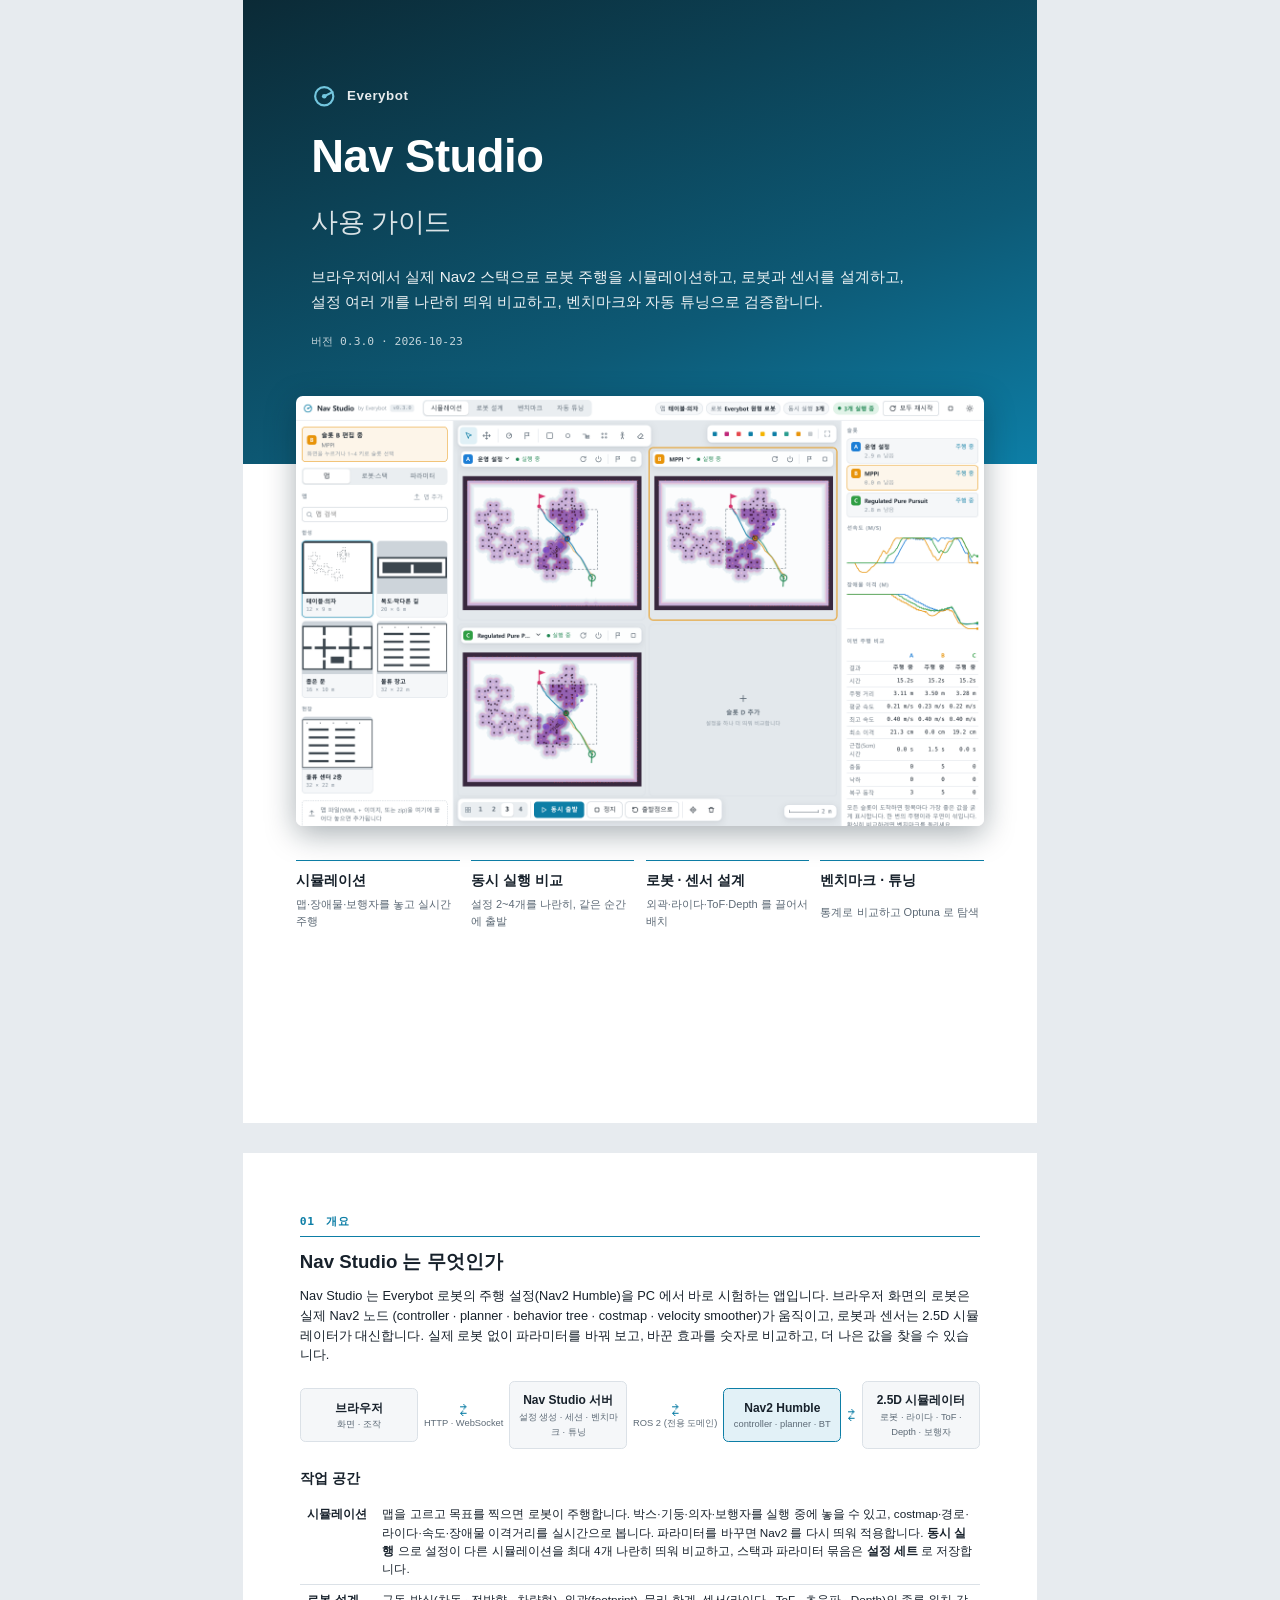
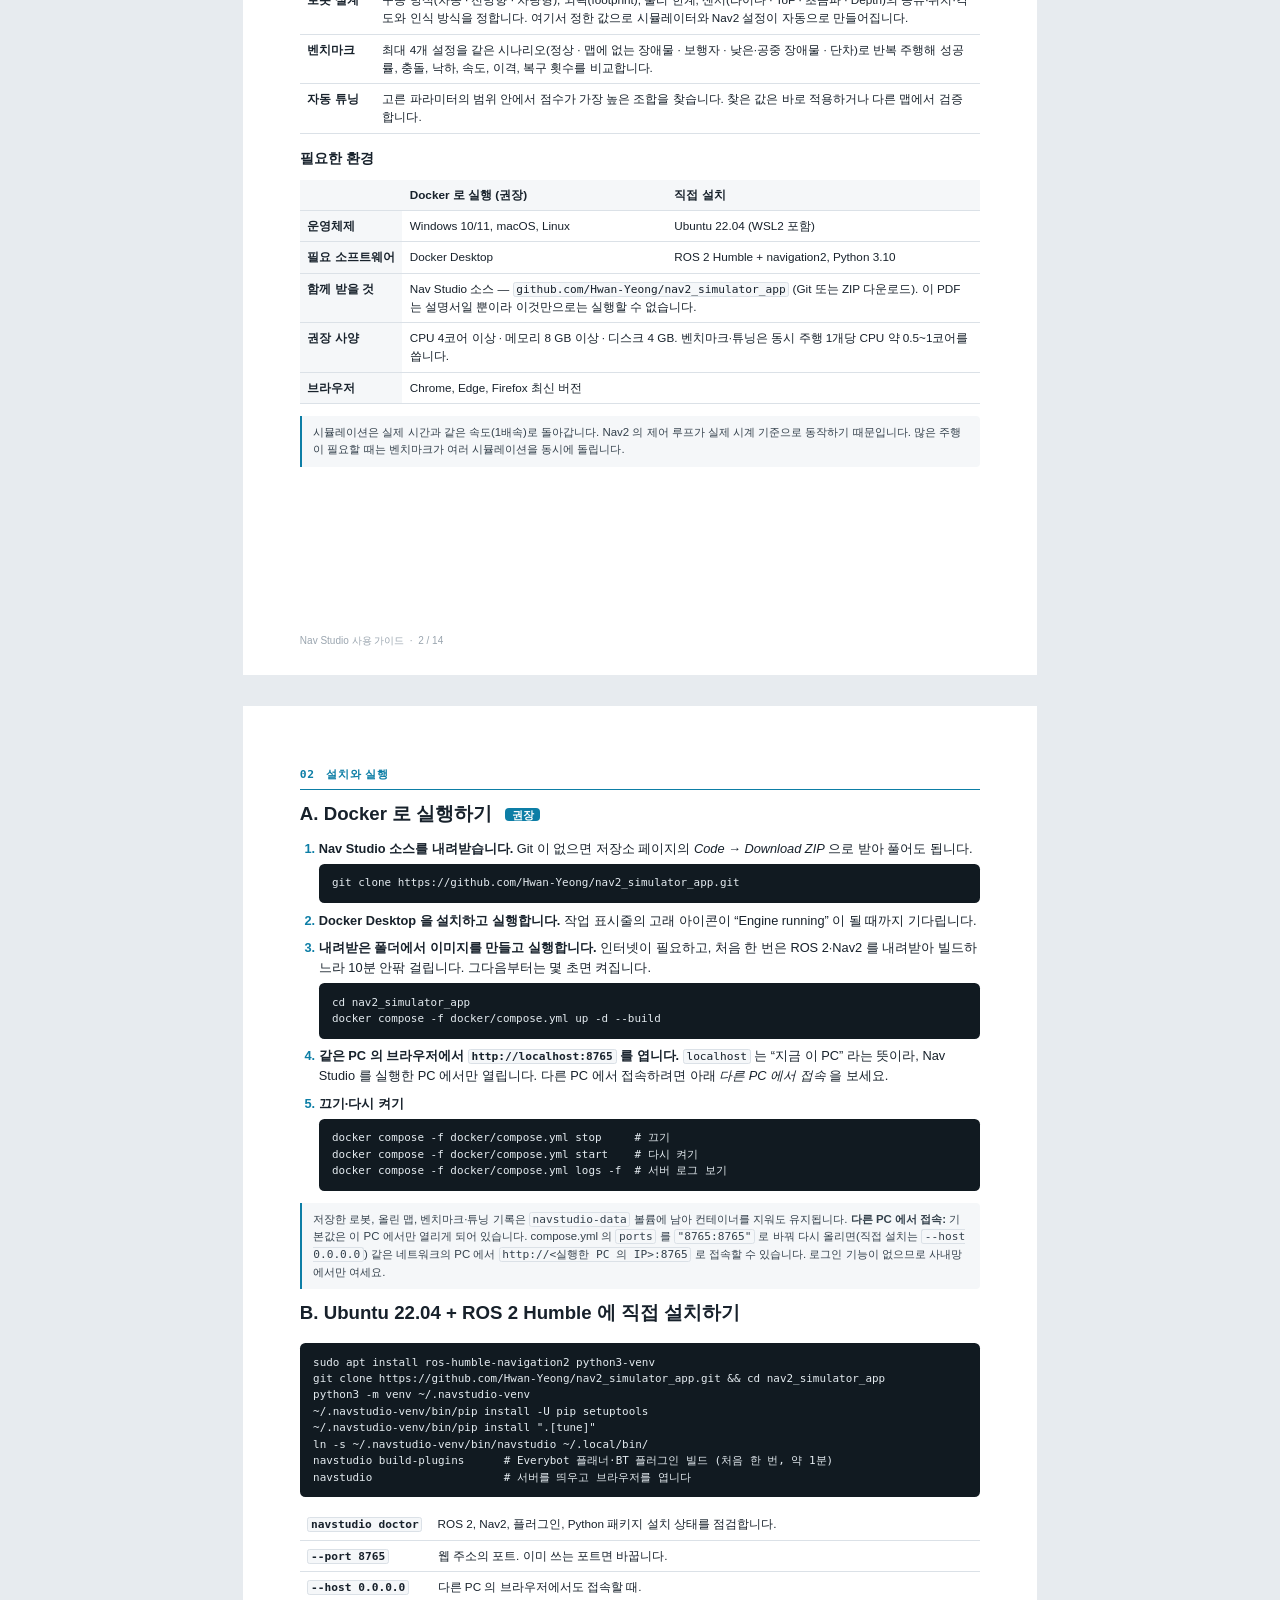
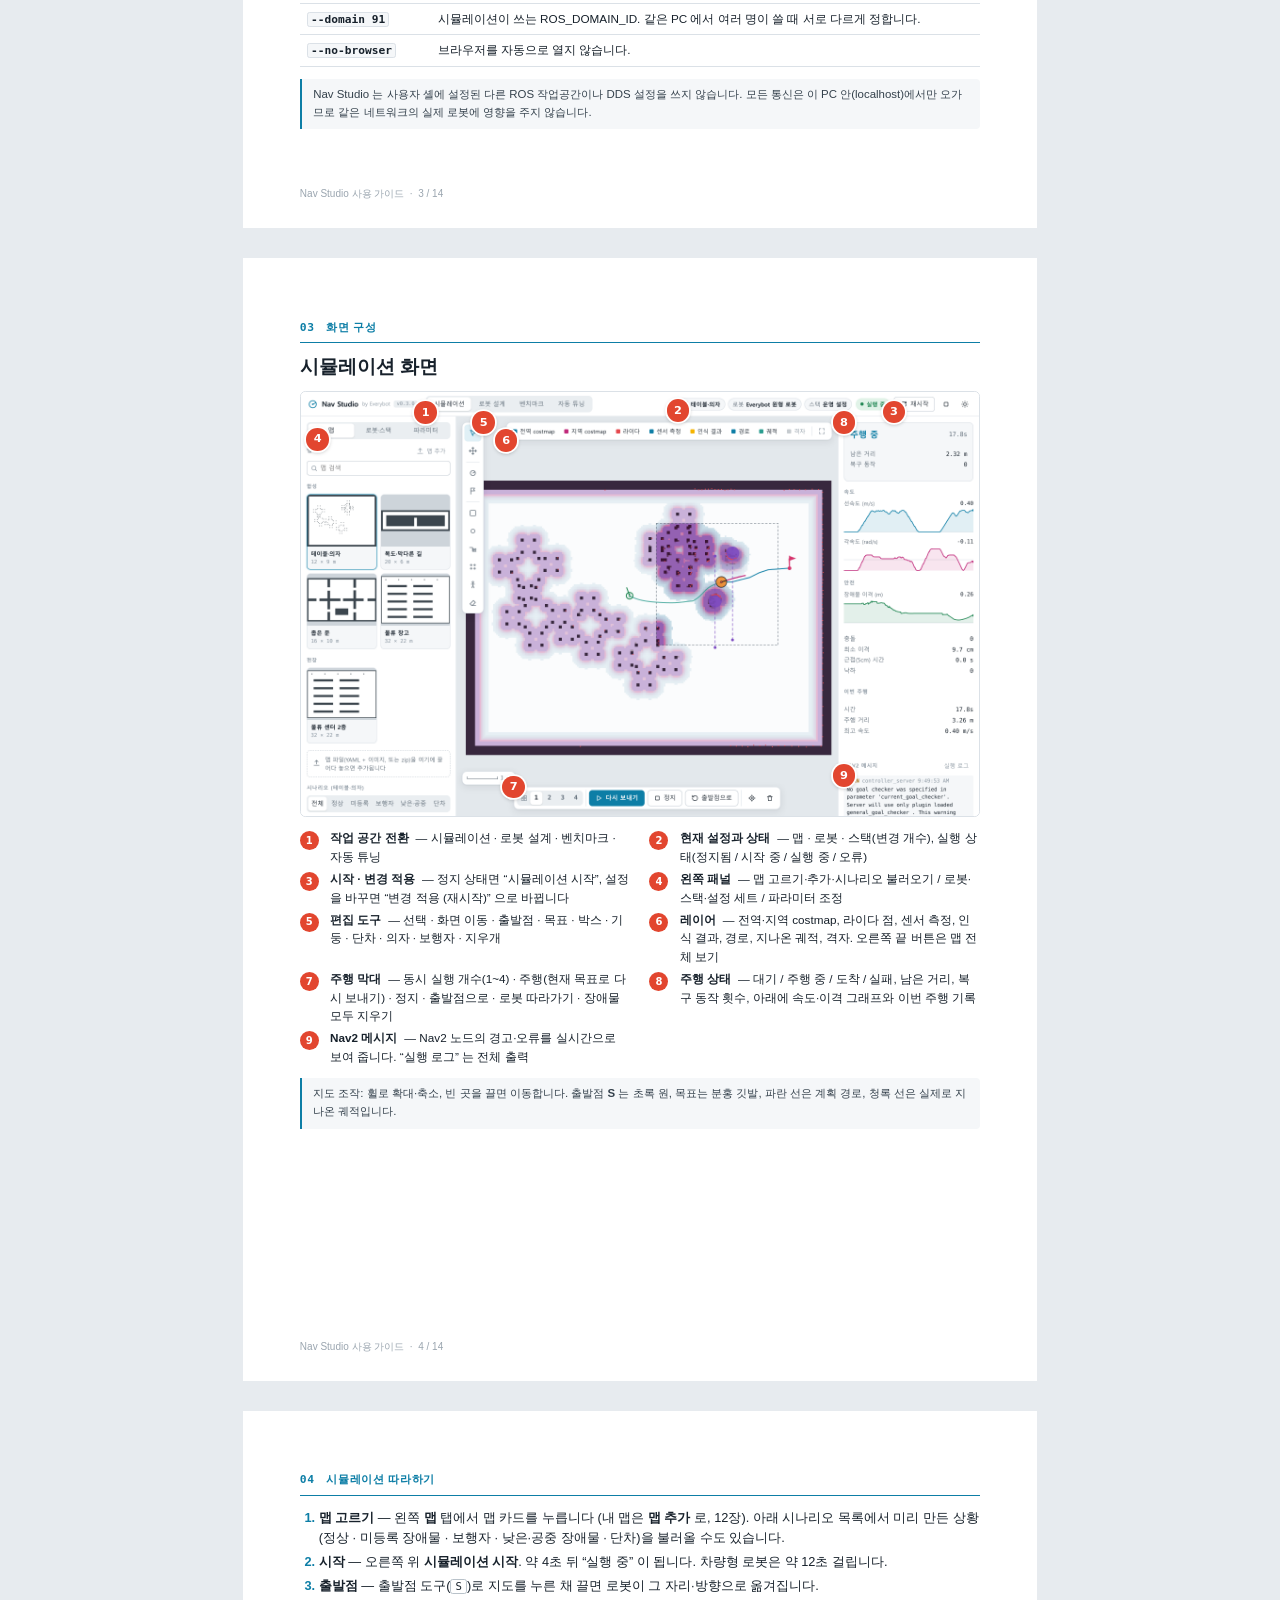
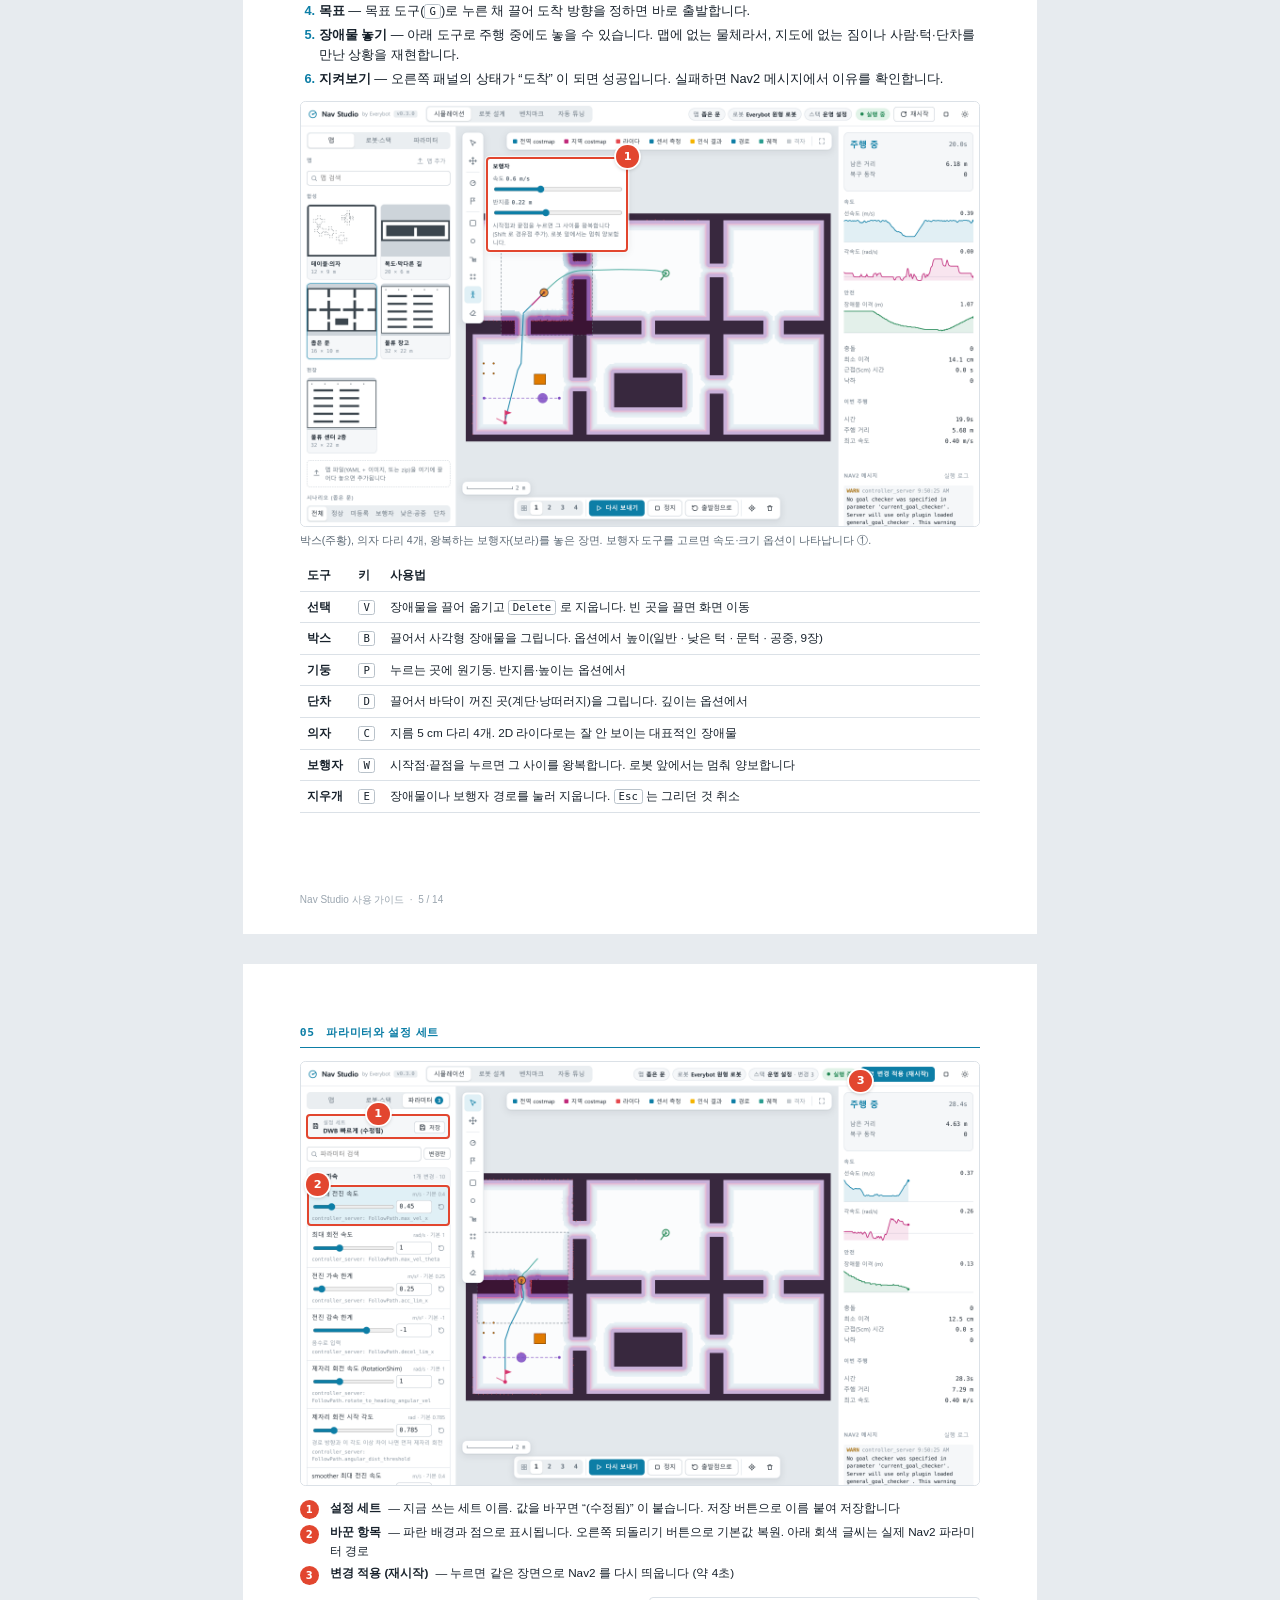
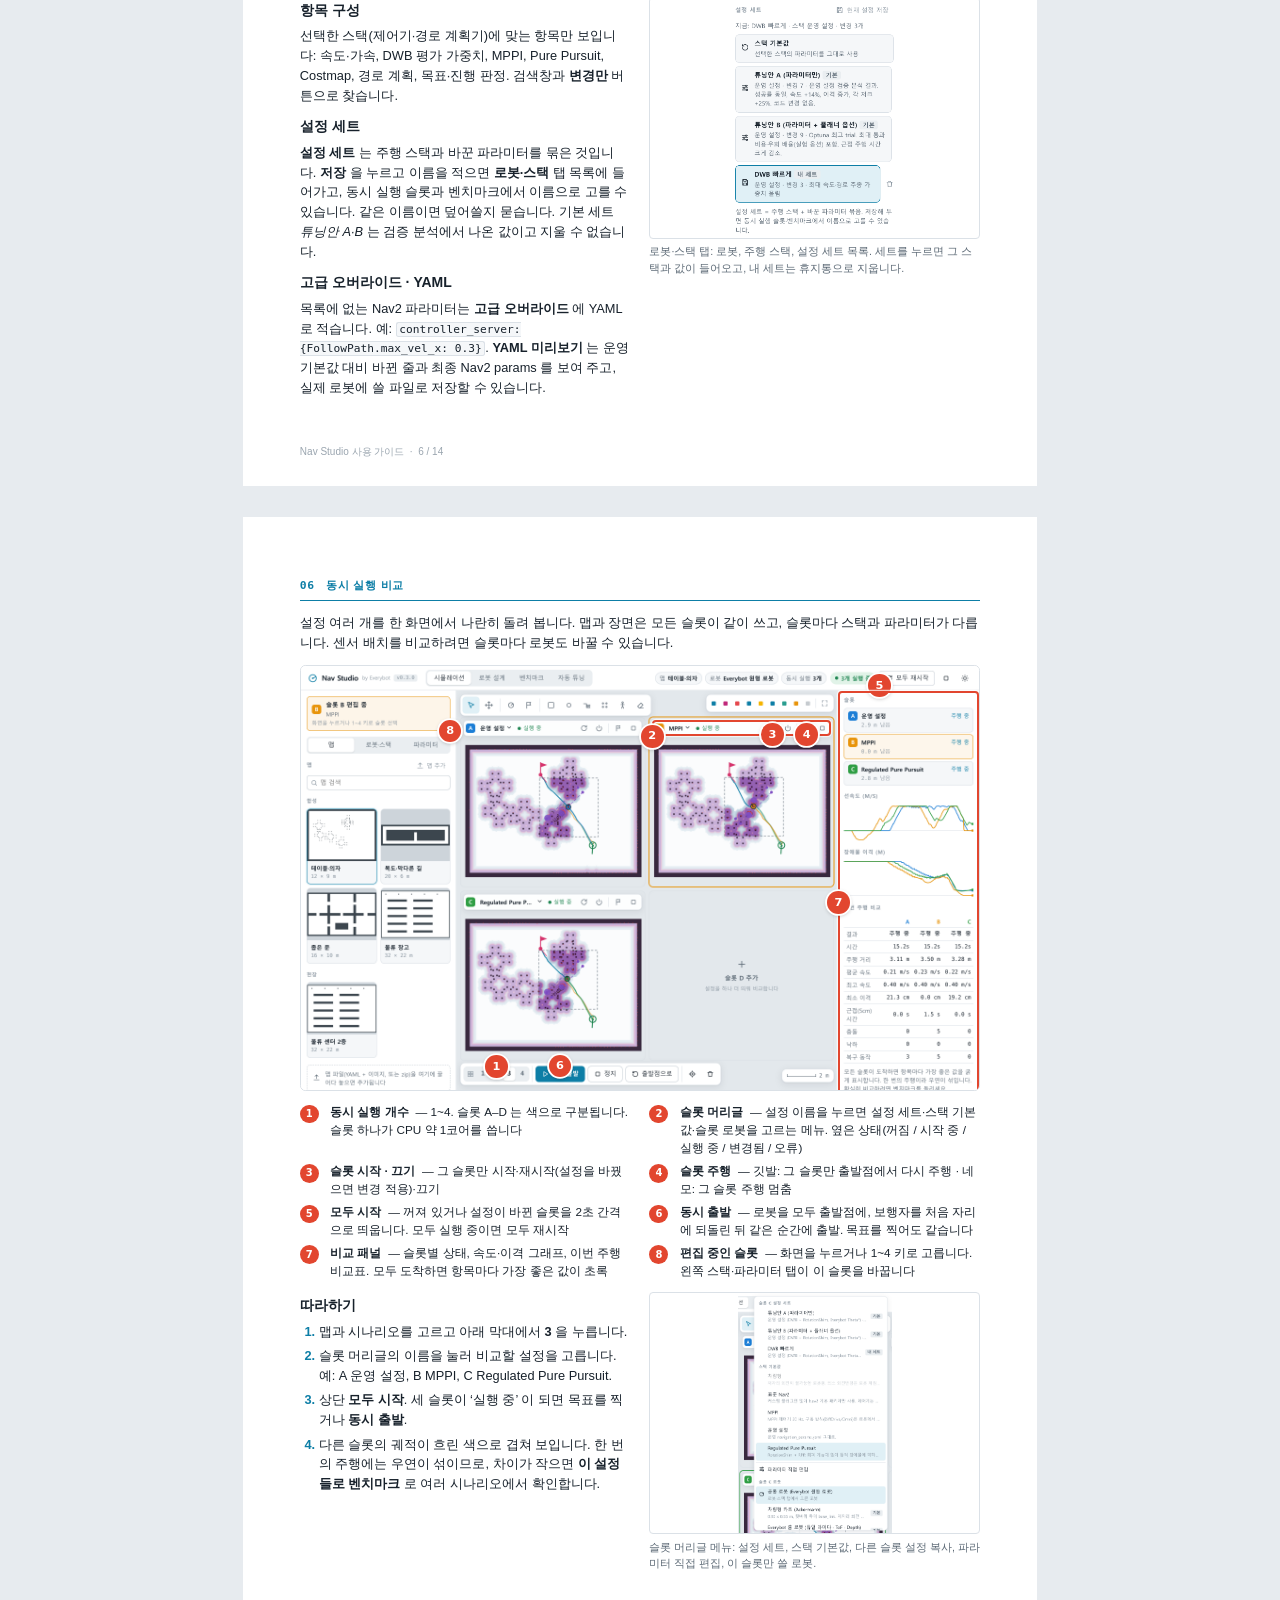
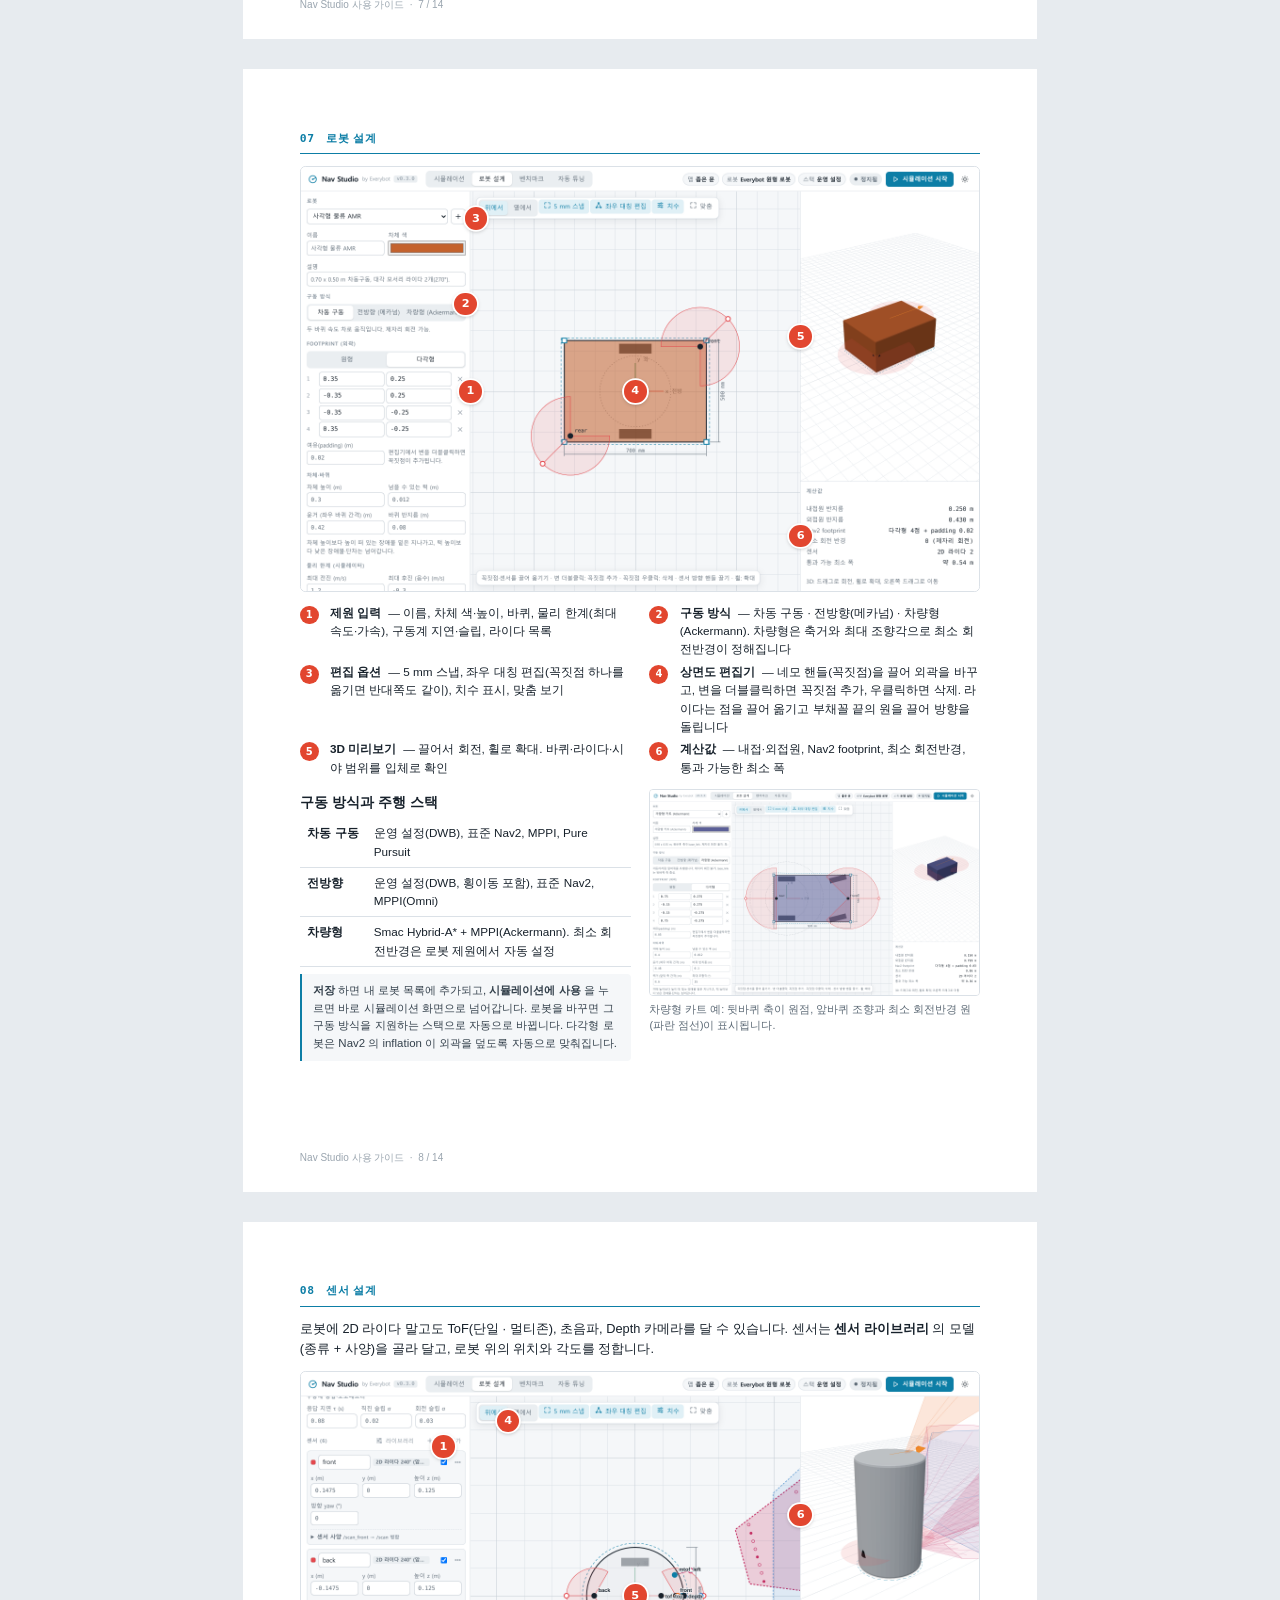
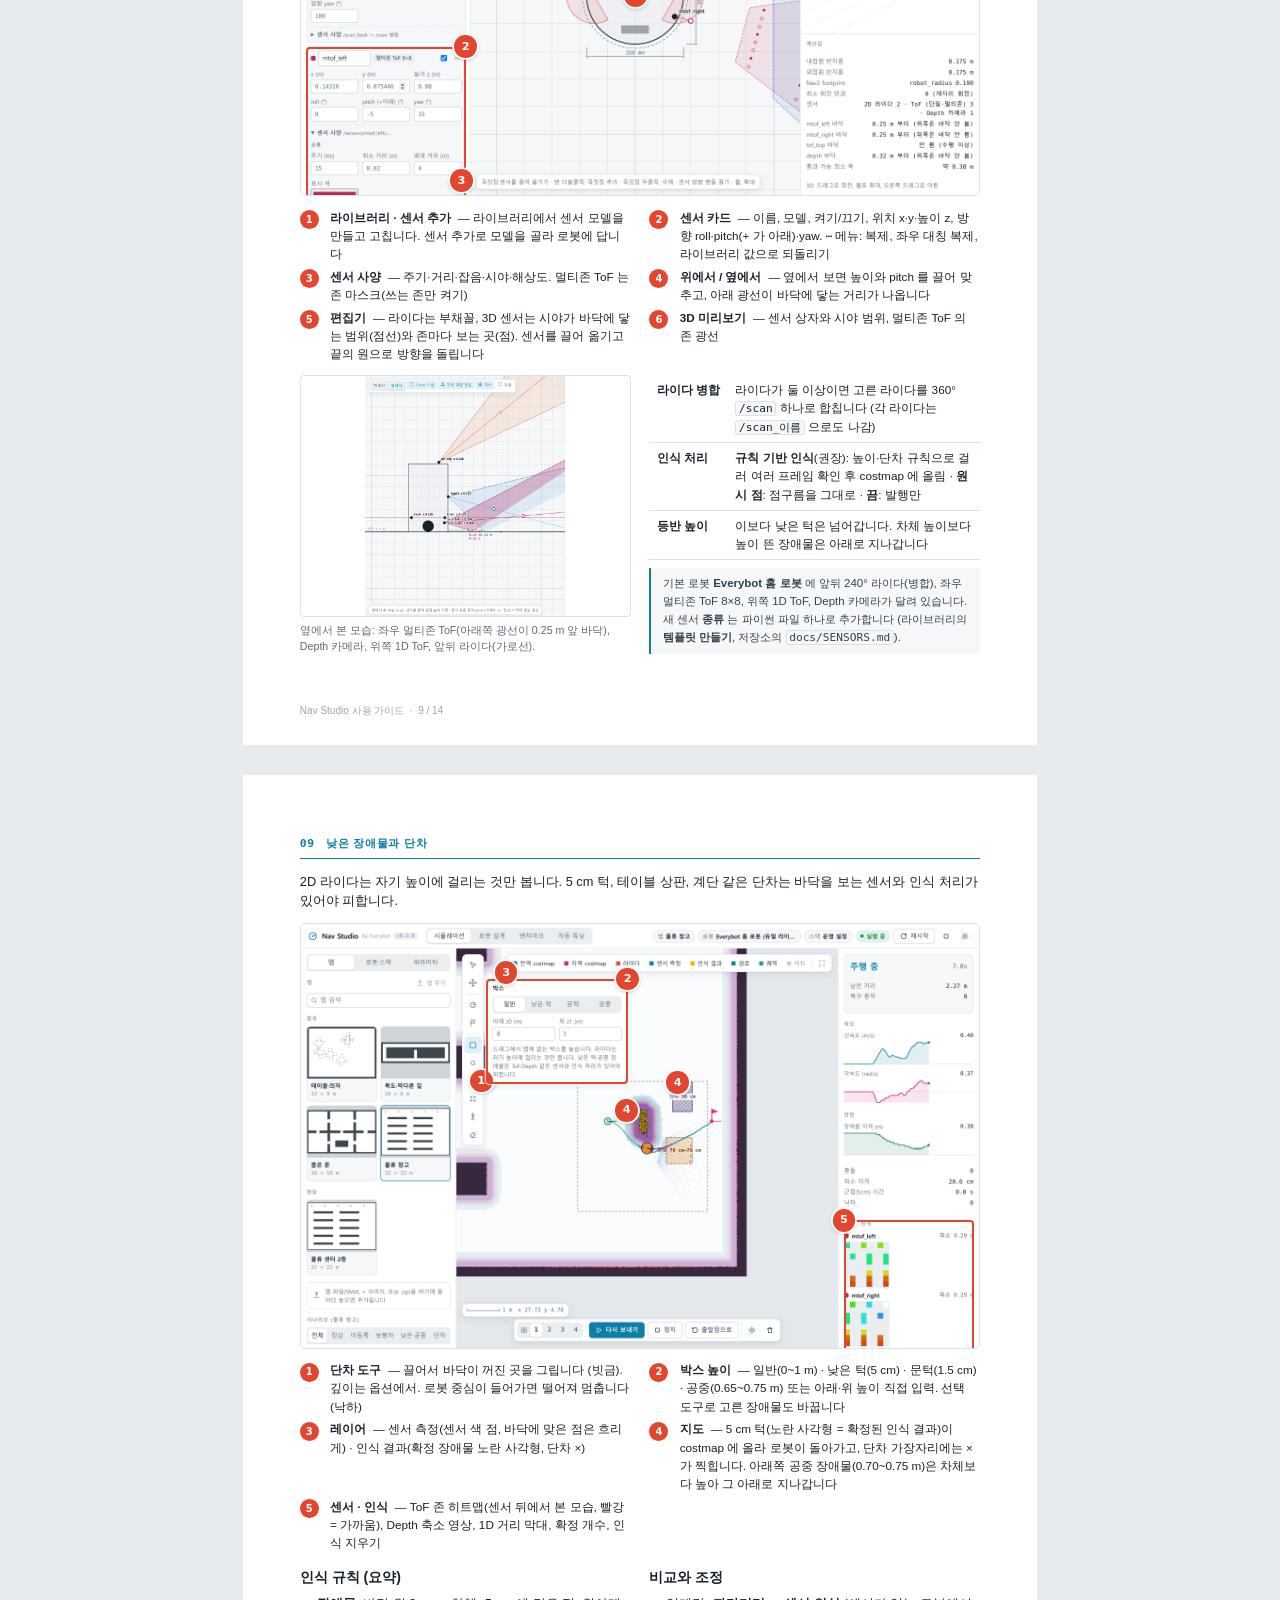
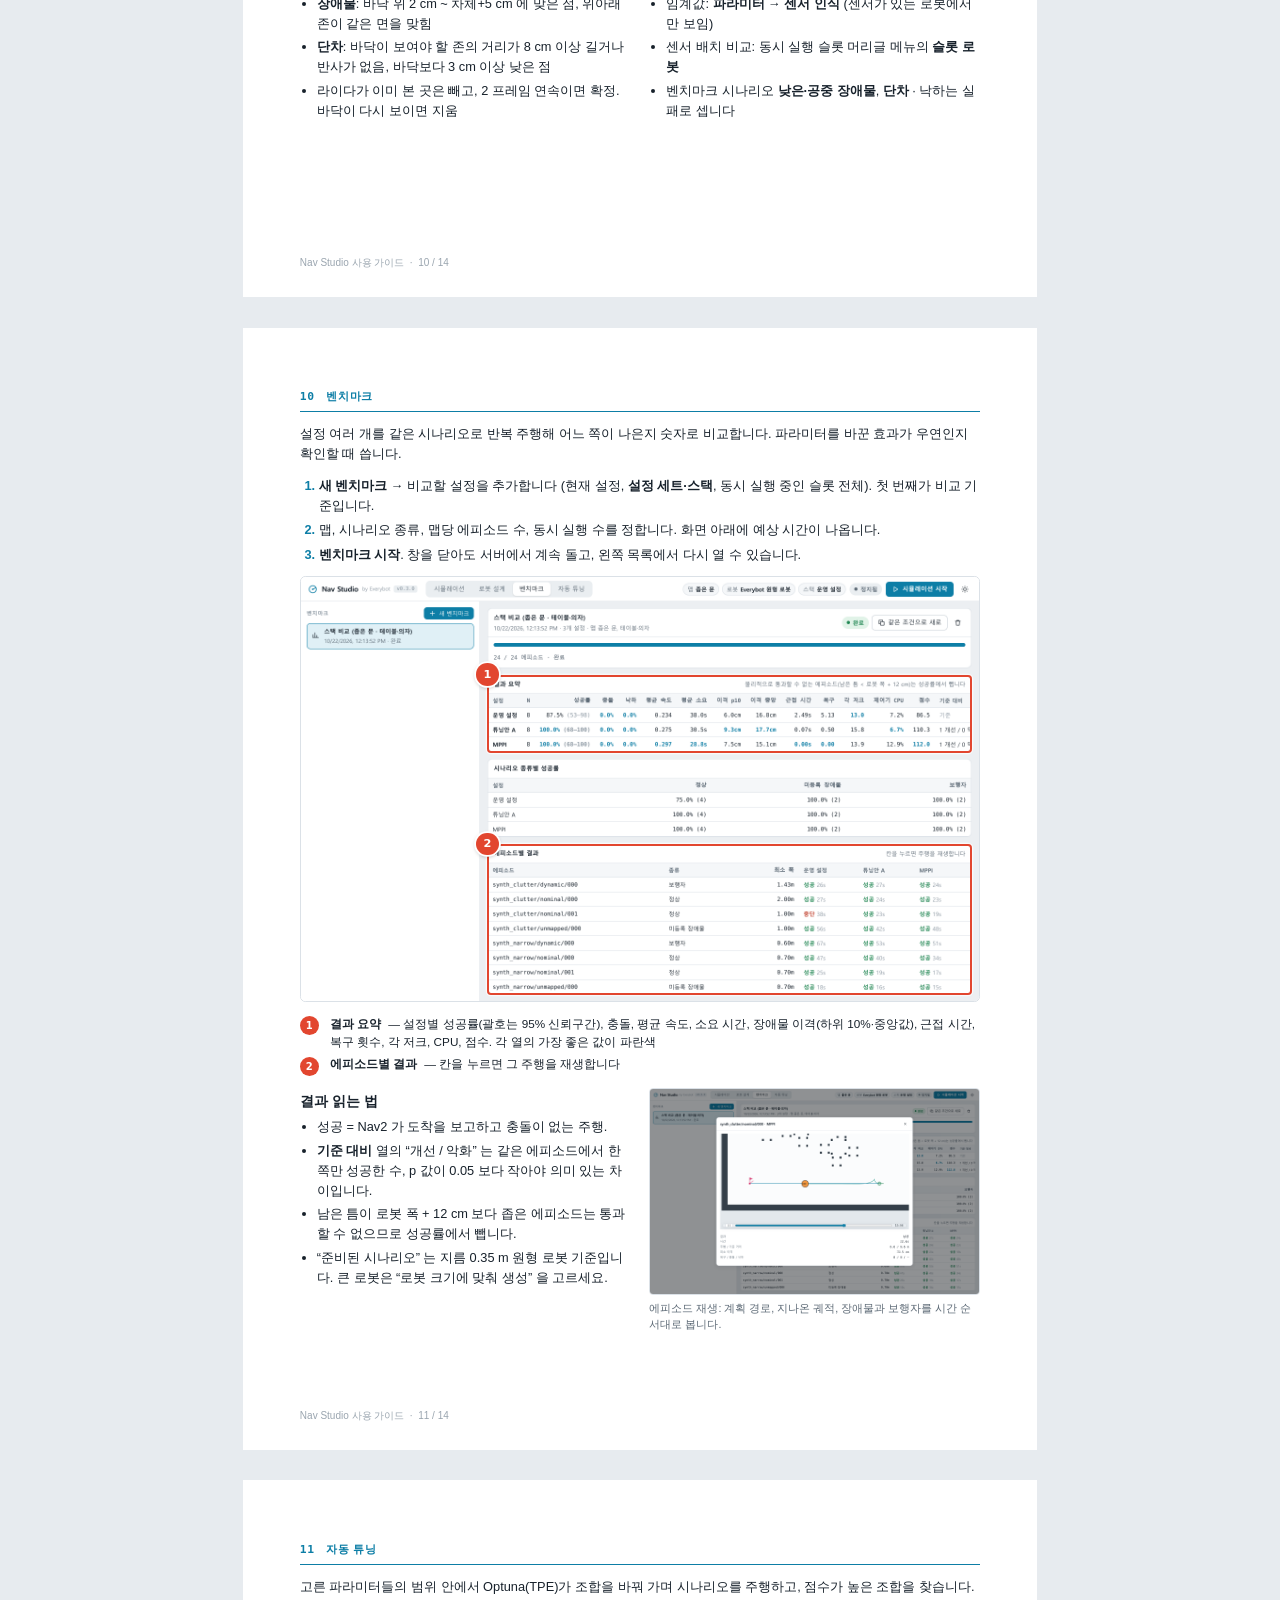
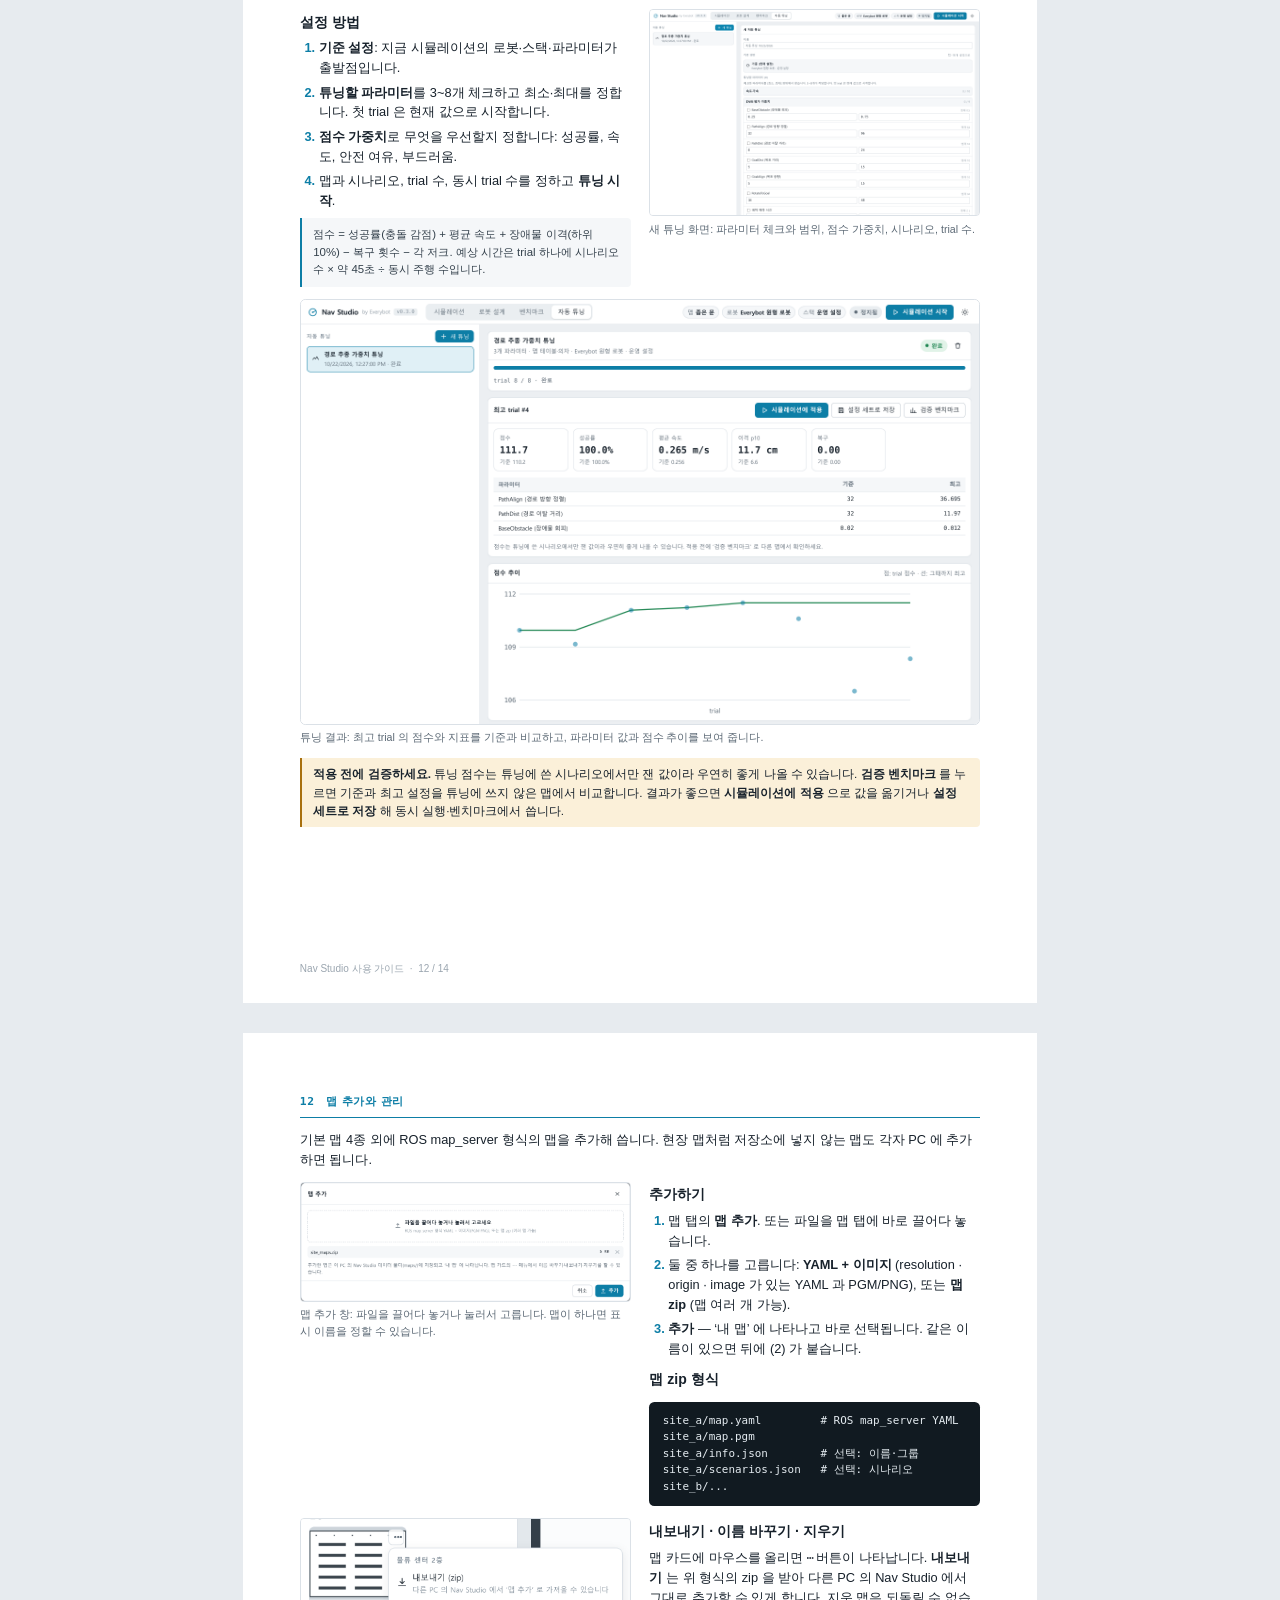
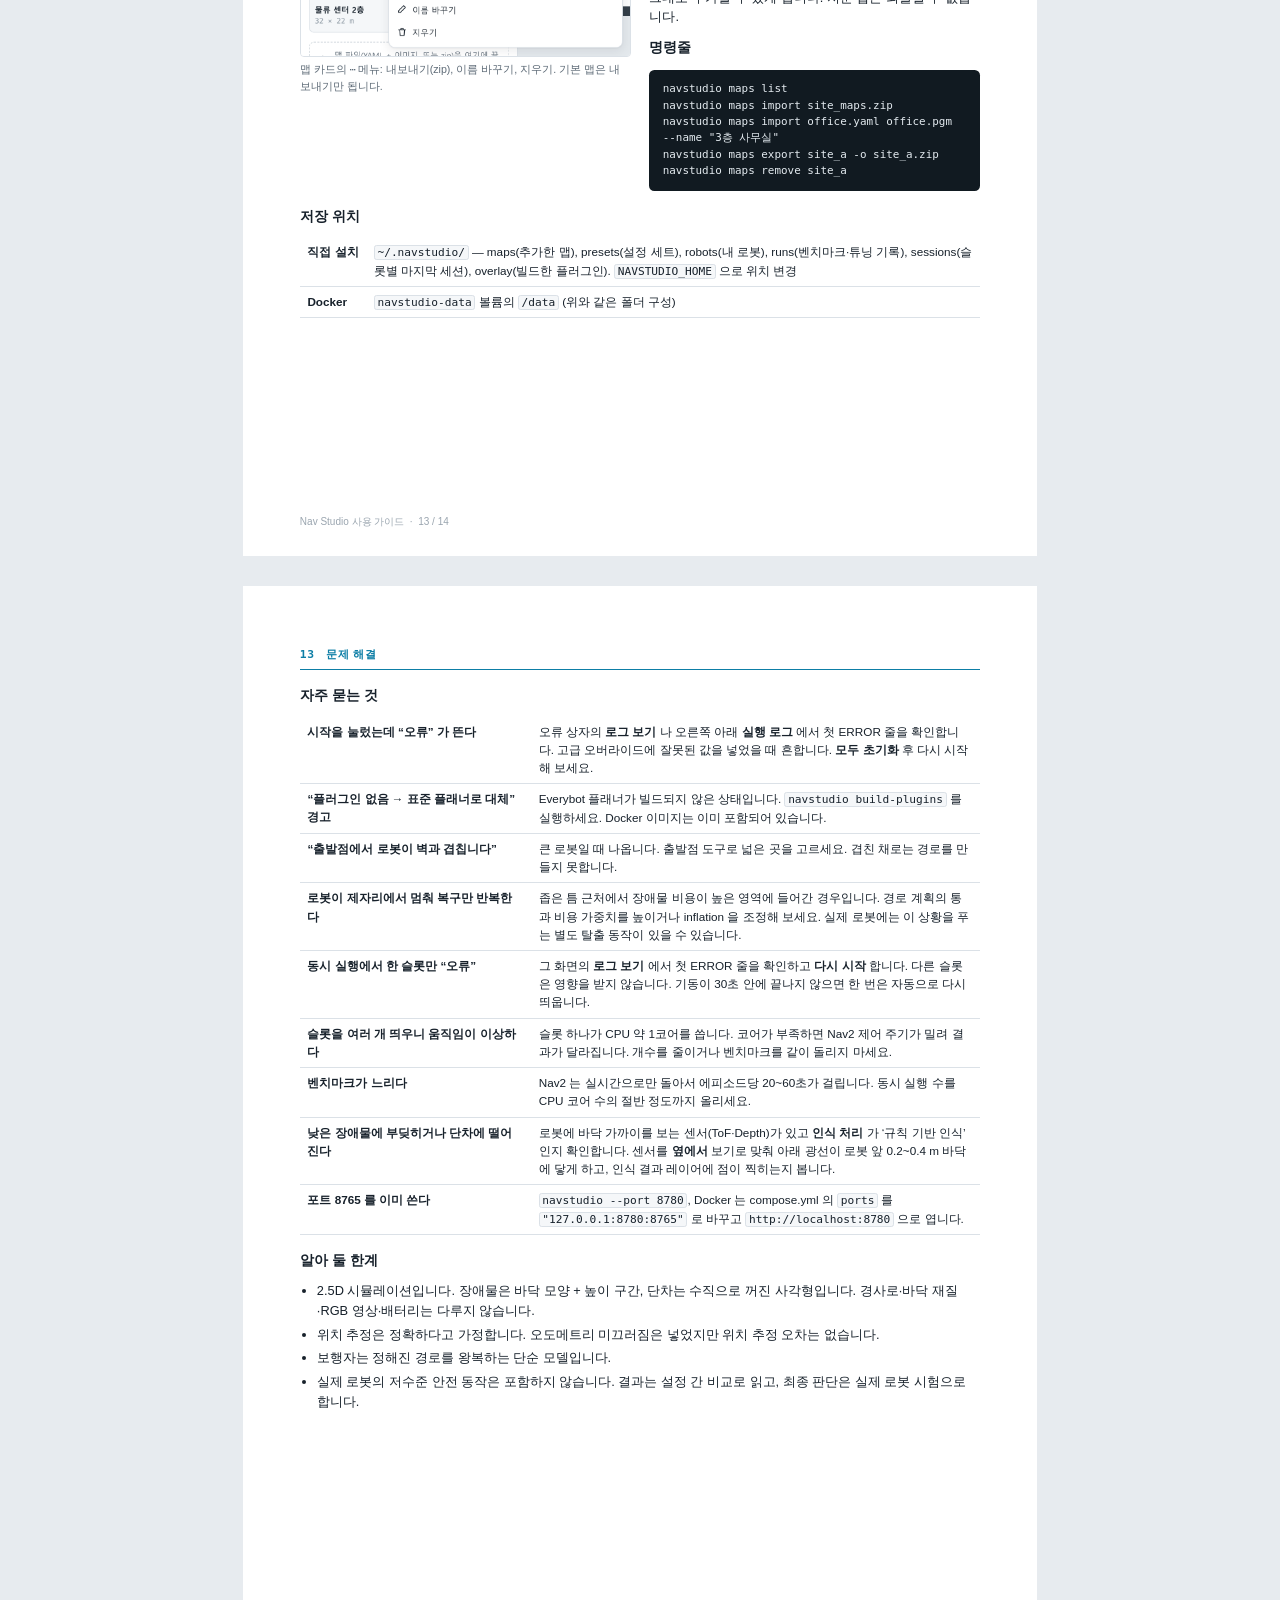
==== commit b6167a54: "Release 0.3.0 Sensors and robot design: sensor library and type plugins, ToF / ultrasonic / depth si" ====
--- a/docs/guide/guide.html
+++ b/docs/guide/guide.html
@@ -39,6 +39,7 @@
 .tbl th { white-space: nowrap; color: var(--ink); width: 1%; font-weight: 700; }
 .tbl.two th { width: auto; background: var(--panel); }
 .tbl.tools td:first-child { white-space: nowrap; font-weight: 700; }
+.tbl.tools th:last-child { width: auto; }
 .tbl.faq th { white-space: normal; width: 34%; }
 .note { background: var(--panel); border-left: 2pt solid var(--accent); padding: 2mm 3mm; font-size: 8.6pt; color: #34414c; border-radius: 0 3pt 3pt 0; }
 .warn { background: var(--warn-soft); border-left: 2pt solid var(--warn); padding: 2mm 3mm; font-size: 8.8pt; border-radius: 0 3pt 3pt 0; }
@@ -70,38 +71,38 @@
 .cols .shot.small .frame { max-height: 64mm; }
 .cols .shot.small .frame img { max-height: 64mm; width: auto; max-width: 100%; display: block; margin: 0 auto; }
 </style></head><body>
-<section data-n="1 / 12" class="page cover">
+<section data-n="1 / 14" class="page cover">
   <div class="cover-top">
     <div class="brand"><svg viewBox="0 0 32 32"><circle cx="16" cy="16" r="11" fill="none" stroke="currentColor" stroke-width="2.6"/><path d="M16 16 L26 11" stroke="currentColor" stroke-width="2.6" stroke-linecap="round"/><circle cx="16" cy="16" r="2.8" fill="currentColor"/></svg>Everybot</div>
     <h1>Nav Studio<br><span>사용 가이드</span></h1>
-    <p class="lead">브라우저에서 실제 Nav2 스택으로 로봇 주행을 시뮬레이션하고,<br>설정 여러 개를 나란히 띄워 비교하고, 벤치마크와 자동 튜닝으로 검증합니다.</p>
-    <div class="meta">버전 0.2.0 · 2026-10-22</div>
+    <p class="lead">브라우저에서 실제 Nav2 스택으로 로봇 주행을 시뮬레이션하고, 로봇과 센서를 설계하고,<br>설정 여러 개를 나란히 띄워 비교하고, 벤치마크와 자동 튜닝으로 검증합니다.</p>
+    <div class="meta">버전 0.3.0 · 2026-10-23</div>
   </div>
   <figure class="hero"><div class="frame"><img src="img/sim_compare.png" alt=""></div></figure>
   <div class="cover-grid">
     <div><b>시뮬레이션</b><span>맵·장애물·보행자를 놓고 실시간 주행</span></div>
     <div><b>동시 실행 비교</b><span>설정 2~4개를 나란히, 같은 순간에 출발</span></div>
-    <div><b>로봇 설계</b><span>구동 방식·외곽·라이다를 끌어서 편집</span></div>
+    <div><b>로봇 · 센서 설계</b><span>외곽·라이다·ToF·Depth 를 끌어서 배치</span></div>
     <div><b>벤치마크 · 튜닝</b><span>통계로 비교하고 Optuna 로 탐색</span></div>
   </div>
 </section>
-<section data-n="2 / 12" class="page">
+<section data-n="2 / 14" class="page">
   <header class="ph"><span>01</span>개요</header>
   <h2>Nav Studio 는 무엇인가</h2>
   <p>Nav Studio 는 Everybot 로봇의 주행 설정(Nav2 Humble)을 PC 에서 바로 시험하는 앱입니다. 브라우저 화면의 로봇은 실제 Nav2 노드
-  (controller · planner · behavior tree · costmap · velocity smoother)가 움직이고, 로봇과 센서는 2D 시뮬레이터가 대신합니다.
+  (controller · planner · behavior tree · costmap · velocity smoother)가 움직이고, 로봇과 센서는 2.5D 시뮬레이터가 대신합니다.
   실제 로봇 없이 파라미터를 바꿔 보고, 바꾼 효과를 숫자로 비교하고, 더 나은 값을 찾을 수 있습니다.</p>
   <div class="arch">
     <div class="box">브라우저<small>화면 · 조작</small></div><div class="arrow">⇄<small>HTTP · WebSocket</small></div>
     <div class="box">Nav Studio 서버<small>설정 생성 · 세션 · 벤치마크 · 튜닝</small></div><div class="arrow">⇄<small>ROS 2 (전용 도메인)</small></div>
     <div class="box accent">Nav2 Humble<small>controller · planner · BT</small></div><div class="arrow">⇄</div>
-    <div class="box">2D 시뮬레이터<small>로봇 · 라이다 · 보행자</small></div>
+    <div class="box">2.5D 시뮬레이터<small>로봇 · 라이다 · ToF · Depth · 보행자</small></div>
   </div>
   <h3>작업 공간</h3>
   <table class="tbl">
     <tr><th>시뮬레이션</th><td>맵을 고르고 목표를 찍으면 로봇이 주행합니다. 박스·기둥·의자·보행자를 실행 중에 놓을 수 있고, costmap·경로·라이다·속도·장애물 이격거리를 실시간으로 봅니다. 파라미터를 바꾸면 Nav2 를 다시 띄워 적용합니다. <b>동시 실행</b> 으로 설정이 다른 시뮬레이션을 최대 4개 나란히 띄워 비교하고, 스택과 파라미터 묶음은 <b>설정 세트</b> 로 저장합니다.</td></tr>
-    <tr><th>로봇 설계</th><td>구동 방식(차동 · 전방향 · 차량형), 외곽(footprint), 라이다 위치·방향·시야각, 물리 한계를 정합니다. 여기서 정한 값으로 시뮬레이터와 Nav2 설정이 자동으로 만들어집니다.</td></tr>
-    <tr><th>벤치마크</th><td>최대 4개 설정을 같은 시나리오(정상 · 맵에 없는 장애물 · 보행자)로 반복 주행해 성공률, 충돌, 속도, 이격, 복구 횟수를 비교합니다.</td></tr>
+    <tr><th>로봇 설계</th><td>구동 방식(차동 · 전방향 · 차량형), 외곽(footprint), 물리 한계, 센서(라이다 · ToF · 초음파 · Depth)의 종류·위치·각도와 인식 방식을 정합니다. 여기서 정한 값으로 시뮬레이터와 Nav2 설정이 자동으로 만들어집니다.</td></tr>
+    <tr><th>벤치마크</th><td>최대 4개 설정을 같은 시나리오(정상 · 맵에 없는 장애물 · 보행자 · 낮은·공중 장애물 · 단차)로 반복 주행해 성공률, 충돌, 낙하, 속도, 이격, 복구 횟수를 비교합니다.</td></tr>
     <tr><th>자동 튜닝</th><td>고른 파라미터의 범위 안에서 점수가 가장 높은 조합을 찾습니다. 찾은 값은 바로 적용하거나 다른 맵에서 검증합니다.</td></tr>
   </table>
   <h3>필요한 환경</h3>
@@ -115,7 +116,7 @@
   </table>
   <p class="note">시뮬레이션은 실제 시간과 같은 속도(1배속)로 돌아갑니다. Nav2 의 제어 루프가 실제 시계 기준으로 동작하기 때문입니다. 많은 주행이 필요할 때는 벤치마크가 여러 시뮬레이션을 동시에 돌립니다.</p>
 </section>
-<section data-n="3 / 12" class="page">
+<section data-n="3 / 14" class="page">
   <header class="ph"><span>02</span>설치와 실행</header>
   <h2>A. Docker 로 실행하기 <em>권장</em></h2>
   <ol class="steps">
@@ -148,36 +149,37 @@
   </table>
   <p class="note">Nav Studio 는 사용자 셸에 설정된 다른 ROS 작업공간이나 DDS 설정을 쓰지 않습니다. 모든 통신은 이 PC 안(localhost)에서만 오가므로 같은 네트워크의 실제 로봇에 영향을 주지 않습니다.</p>
 </section>
-<section data-n="4 / 12" class="page">
+<section data-n="4 / 14" class="page">
   <header class="ph"><span>03</span>화면 구성</header>
   <h2>시뮬레이션 화면</h2>
-  <figure class="shot"><div class="frame"><img src="img/sim_overview.png" alt=""><span class="num" style="left:18.42%;top:4.80%">1</span><span class="num" style="left:55.58%;top:4.28%">2</span><span class="num" style="left:87.43%;top:4.62%">3</span><span class="num" style="left:2.50%;top:11.05%">4</span><span class="num" style="left:26.94%;top:7.11%">5</span><span class="num" style="left:42.37%;top:11.33%">6</span><span class="num" style="left:31.37%;top:93.11%">7</span><span class="num" style="left:80.07%;top:7.11%">8</span><span class="num" style="left:80.07%;top:87.92%">9</span></div></figure><ol class="legend two"><li><span><b>작업 공간 전환</b> — 시뮬레이션 · 로봇 설계 · 벤치마크 · 자동 튜닝</span></li><li><span><b>현재 설정과 상태</b> — 맵 · 로봇 · 스택(변경 개수), 실행 상태(정지됨 / 시작 중 / 실행 중 / 오류)</span></li><li><span><b>시작 · 변경 적용</b> — 정지 상태면 “시뮬레이션 시작”, 설정을 바꾸면 “변경 적용 (재시작)” 으로 바뀝니다</span></li><li><span><b>왼쪽 패널</b> — 맵 고르기·추가·시나리오 불러오기 / 로봇·스택·설정 세트 / 파라미터 조정</span></li><li><span><b>편집 도구</b> — 선택 · 화면 이동 · 출발점 · 목표 · 박스 · 기둥 · 의자 · 보행자 · 지우개</span></li><li><span><b>레이어</b> — 전역·지역 costmap, 라이다 점, 경로, 지나온 궤적, 격자. 오른쪽 끝 버튼은 맵 전체 보기</span></li><li><span><b>주행 막대</b> — 동시 실행 개수(1~4) · 주행(현재 목표로 다시 보내기) · 정지 · 출발점으로 · 로봇 따라가기 · 장애물 모두 지우기</span></li><li><span><b>주행 상태</b> — 대기 / 주행 중 / 도착 / 실패, 남은 거리, 복구 동작 횟수, 아래에 속도·이격 그래프와 이번 주행 기록</span></li><li><span><b>Nav2 메시지</b> — Nav2 노드의 경고·오류를 실시간으로 보여 줍니다. “실행 로그” 는 전체 출력</span></li></ol>
+  <figure class="shot"><div class="frame"><img src="img/sim_overview.png" alt=""><span class="num" style="left:18.42%;top:4.80%">1</span><span class="num" style="left:55.58%;top:4.28%">2</span><span class="num" style="left:87.43%;top:4.62%">3</span><span class="num" style="left:2.50%;top:11.05%">4</span><span class="num" style="left:26.94%;top:7.11%">5</span><span class="num" style="left:30.26%;top:11.33%">6</span><span class="num" style="left:31.37%;top:93.11%">7</span><span class="num" style="left:80.07%;top:7.11%">8</span><span class="num" style="left:80.07%;top:90.44%">9</span></div></figure><ol class="legend two"><li><span><b>작업 공간 전환</b> — 시뮬레이션 · 로봇 설계 · 벤치마크 · 자동 튜닝</span></li><li><span><b>현재 설정과 상태</b> — 맵 · 로봇 · 스택(변경 개수), 실행 상태(정지됨 / 시작 중 / 실행 중 / 오류)</span></li><li><span><b>시작 · 변경 적용</b> — 정지 상태면 “시뮬레이션 시작”, 설정을 바꾸면 “변경 적용 (재시작)” 으로 바뀝니다</span></li><li><span><b>왼쪽 패널</b> — 맵 고르기·추가·시나리오 불러오기 / 로봇·스택·설정 세트 / 파라미터 조정</span></li><li><span><b>편집 도구</b> — 선택 · 화면 이동 · 출발점 · 목표 · 박스 · 기둥 · 단차 · 의자 · 보행자 · 지우개</span></li><li><span><b>레이어</b> — 전역·지역 costmap, 라이다 점, 센서 측정, 인식 결과, 경로, 지나온 궤적, 격자. 오른쪽 끝 버튼은 맵 전체 보기</span></li><li><span><b>주행 막대</b> — 동시 실행 개수(1~4) · 주행(현재 목표로 다시 보내기) · 정지 · 출발점으로 · 로봇 따라가기 · 장애물 모두 지우기</span></li><li><span><b>주행 상태</b> — 대기 / 주행 중 / 도착 / 실패, 남은 거리, 복구 동작 횟수, 아래에 속도·이격 그래프와 이번 주행 기록</span></li><li><span><b>Nav2 메시지</b> — Nav2 노드의 경고·오류를 실시간으로 보여 줍니다. “실행 로그” 는 전체 출력</span></li></ol>
   <p class="note">지도 조작: 휠로 확대·축소, 빈 곳을 끌면 이동합니다. 출발점 <b>S</b> 는 초록 원, 목표는 분홍 깃발, 파란 선은 계획 경로, 청록 선은 실제로 지나온 궤적입니다.</p>
 </section>
-<section data-n="5 / 12" class="page">
+<section data-n="5 / 14" class="page">
   <header class="ph"><span>04</span>시뮬레이션 따라하기</header>
   <ol class="steps compact">
-    <li><b>맵 고르기</b> — 왼쪽 <b>맵</b> 탭에서 맵 카드를 누릅니다 (내 맵은 <b>맵 추가</b> 로, 10쪽). 아래 시나리오 목록에서 미리 만든 상황(정상 · 미등록 장애물 · 보행자)을 불러올 수도 있습니다.</li>
+    <li><b>맵 고르기</b> — 왼쪽 <b>맵</b> 탭에서 맵 카드를 누릅니다 (내 맵은 <b>맵 추가</b> 로, 12장). 아래 시나리오 목록에서 미리 만든 상황(정상 · 미등록 장애물 · 보행자 · 낮은·공중 장애물 · 단차)을 불러올 수도 있습니다.</li>
     <li><b>시작</b> — 오른쪽 위 <b>시뮬레이션 시작</b>. 약 4초 뒤 “실행 중” 이 됩니다. 차량형 로봇은 약 12초 걸립니다.</li>
     <li><b>출발점</b> — 출발점 도구(<kbd>S</kbd>)로 지도를 누른 채 끌면 로봇이 그 자리·방향으로 옮겨집니다.</li>
     <li><b>목표</b> — 목표 도구(<kbd>G</kbd>)로 누른 채 끌어 도착 방향을 정하면 바로 출발합니다.</li>
-    <li><b>장애물 놓기</b> — 아래 도구로 주행 중에도 놓을 수 있습니다. 맵에는 없고 라이다에만 보이는 물체라서, 지도에 없는 짐이나 사람을 만난 상황을 재현합니다.</li>
+    <li><b>장애물 놓기</b> — 아래 도구로 주행 중에도 놓을 수 있습니다. 맵에 없는 물체라서, 지도에 없는 짐이나 사람·턱·단차를 만난 상황을 재현합니다.</li>
     <li><b>지켜보기</b> — 오른쪽 패널의 상태가 “도착” 이 되면 성공입니다. 실패하면 Nav2 메시지에서 이유를 확인합니다.</li>
   </ol>
   <figure class="shot"><div class="frame"><img src="img/sim_tools.png" alt=""><span class="ring" style="left:27.36%;top:12.89%;width:20.83%;height:22.44%"></span><span class="num" style="left:48.19%;top:12.89%">1</span></div><figcaption>박스(주황), 의자 다리 4개, 왕복하는 보행자(보라)를 놓은 장면. 보행자 도구를 고르면 속도·크기 옵션이 나타납니다 ①.</figcaption></figure>
   <table class="tbl tools">
     <tr><th>도구</th><th>키</th><th>사용법</th></tr>
     <tr><td>선택</td><td><kbd>V</kbd></td><td>장애물을 끌어 옮기고 <kbd>Delete</kbd> 로 지웁니다. 빈 곳을 끌면 화면 이동</td></tr>
-    <tr><td>박스</td><td><kbd>B</kbd></td><td>끌어서 사각형 장애물을 그립니다</td></tr>
-    <tr><td>기둥</td><td><kbd>P</kbd></td><td>누르는 곳에 원기둥. 반지름은 옵션에서</td></tr>
+    <tr><td>박스</td><td><kbd>B</kbd></td><td>끌어서 사각형 장애물을 그립니다. 옵션에서 높이(일반 · 낮은 턱 · 문턱 · 공중, 9장)</td></tr>
+    <tr><td>기둥</td><td><kbd>P</kbd></td><td>누르는 곳에 원기둥. 반지름·높이는 옵션에서</td></tr>
+    <tr><td>단차</td><td><kbd>D</kbd></td><td>끌어서 바닥이 꺼진 곳(계단·낭떠러지)을 그립니다. 깊이는 옵션에서</td></tr>
     <tr><td>의자</td><td><kbd>C</kbd></td><td>지름 5 cm 다리 4개. 2D 라이다로는 잘 안 보이는 대표적인 장애물</td></tr>
     <tr><td>보행자</td><td><kbd>W</kbd></td><td>시작점·끝점을 누르면 그 사이를 왕복합니다. 로봇 앞에서는 멈춰 양보합니다</td></tr>
     <tr><td>지우개</td><td><kbd>E</kbd></td><td>장애물이나 보행자 경로를 눌러 지웁니다. <kbd>Esc</kbd> 는 그리던 것 취소</td></tr>
   </table>
 </section>
-<section data-n="6 / 12" class="page">
+<section data-n="6 / 14" class="page">
   <header class="ph"><span>05</span>파라미터와 설정 세트</header>
-  <figure class="shot"><div class="frame"><img src="img/params.png" alt=""><span class="ring" style="left:0.83%;top:12.39%;width:21.18%;height:6.00%"></span><span class="num" style="left:11.42%;top:12.39%">1</span><span class="ring" style="left:0.90%;top:29.06%;width:21.04%;height:9.75%"></span><span class="num" style="left:2.50%;top:29.06%">2</span><span class="num" style="left:86.28%;top:4.62%">3</span></div></figure><ol class="legend"><li><span><b>설정 세트</b> — 지금 쓰는 세트 이름. 값을 바꾸면 “(수정됨)” 이 붙습니다. 저장 버튼으로 이름 붙여 저장합니다</span></li><li><span><b>바꾼 항목</b> — 파란 배경과 점으로 표시됩니다. 오른쪽 되돌리기 버튼으로 기본값 복원. 아래 회색 글씨는 실제 Nav2 파라미터 경로</span></li><li><span><b>변경 적용 (재시작)</b> — 누르면 같은 장면으로 Nav2 를 다시 띄웁니다 (약 4초)</span></li></ol>
+  <figure class="shot"><div class="frame"><img src="img/params.png" alt=""><span class="ring" style="left:0.83%;top:12.39%;width:21.18%;height:6.00%"></span><span class="num" style="left:11.42%;top:12.39%">1</span><span class="ring" style="left:0.90%;top:29.06%;width:21.04%;height:9.75%"></span><span class="num" style="left:2.50%;top:29.06%">2</span><span class="num" style="left:82.54%;top:4.62%">3</span></div></figure><ol class="legend"><li><span><b>설정 세트</b> — 지금 쓰는 세트 이름. 값을 바꾸면 “(수정됨)” 이 붙습니다. 저장 버튼으로 이름 붙여 저장합니다</span></li><li><span><b>바꾼 항목</b> — 파란 배경과 점으로 표시됩니다. 오른쪽 되돌리기 버튼으로 기본값 복원. 아래 회색 글씨는 실제 Nav2 파라미터 경로</span></li><li><span><b>변경 적용 (재시작)</b> — 누르면 같은 장면으로 Nav2 를 다시 띄웁니다 (약 4초)</span></li></ol>
   <div class="cols">
     <div>
       <h3>항목 구성</h3>
@@ -192,10 +194,10 @@
     </div>
   </div>
 </section>
-<section data-n="7 / 12" class="page">
+<section data-n="7 / 14" class="page">
   <header class="ph"><span>06</span>동시 실행 비교</header>
-  <p>설정 여러 개를 한 화면에서 나란히 돌려 봅니다. 맵 · 로봇 · 장면은 모든 슬롯이 같이 쓰고, 슬롯마다 스택과 파라미터가 다릅니다.</p>
-  <figure class="shot"><div class="frame"><img src="img/sim_compare.png" alt=""><span class="num" style="left:28.82%;top:94.47%">1</span><span class="ring" style="left:51.81%;top:12.78%;width:26.32%;height:3.78%"></span><span class="num" style="left:51.81%;top:16.56%">2</span><span class="num" style="left:69.52%;top:16.11%">3</span><span class="num" style="left:74.59%;top:16.11%">4</span><span class="num" style="left:85.31%;top:4.62%">5</span><span class="num" style="left:38.21%;top:94.33%">6</span><span class="ring" style="left:79.24%;top:5.78%;width:20.76%;height:96.97%"></span><span class="num" style="left:79.24%;top:54.26%">7</span><span class="num" style="left:22.01%;top:15.33%">8</span></div></figure><ol class="legend two"><li><span><b>동시 실행 개수</b> — 1~4. 슬롯 A–D 는 색으로 구분됩니다. 슬롯 하나가 CPU 약 1코어를 씁니다</span></li><li><span><b>슬롯 머리글</b> — 설정 이름을 누르면 설정 세트·스택 기본값을 고르는 메뉴. 옆은 상태(꺼짐 / 시작 중 / 실행 중 / 변경됨 / 오류)</span></li><li><span><b>슬롯 시작 · 끄기</b> — 그 슬롯만 시작·재시작(설정을 바꿨으면 변경 적용)·끄기</span></li><li><span><b>슬롯 주행</b> — 깃발: 그 슬롯만 출발점에서 다시 주행 · 네모: 그 슬롯 주행 멈춤</span></li><li><span><b>모두 시작</b> — 꺼져 있거나 설정이 바뀐 슬롯을 2초 간격으로 띄웁니다. 모두 실행 중이면 모두 재시작</span></li><li><span><b>동시 출발</b> — 로봇을 모두 출발점에, 보행자를 처음 자리에 되돌린 뒤 같은 순간에 출발. 목표를 찍어도 같습니다</span></li><li><span><b>비교 패널</b> — 슬롯별 상태, 속도·이격 그래프, 이번 주행 비교표. 모두 도착하면 항목마다 가장 좋은 값이 초록</span></li><li><span><b>편집 중인 슬롯</b> — 화면을 누르거나 1~4 키로 고릅니다. 왼쪽 스택·파라미터 탭이 이 슬롯을 바꿉니다</span></li></ol>
+  <p>설정 여러 개를 한 화면에서 나란히 돌려 봅니다. 맵과 장면은 모든 슬롯이 같이 쓰고, 슬롯마다 스택과 파라미터가 다릅니다. 센서 배치를 비교하려면 슬롯마다 로봇도 바꿀 수 있습니다.</p>
+  <figure class="shot"><div class="frame"><img src="img/sim_compare.png" alt=""><span class="num" style="left:28.82%;top:94.47%">1</span><span class="ring" style="left:51.81%;top:12.78%;width:26.32%;height:3.78%"></span><span class="num" style="left:51.81%;top:16.56%">2</span><span class="num" style="left:69.52%;top:16.11%">3</span><span class="num" style="left:74.59%;top:16.11%">4</span><span class="num" style="left:85.31%;top:4.62%">5</span><span class="num" style="left:38.21%;top:94.33%">6</span><span class="ring" style="left:79.24%;top:5.78%;width:20.76%;height:99.97%"></span><span class="num" style="left:79.24%;top:55.77%">7</span><span class="num" style="left:22.01%;top:15.33%">8</span></div></figure><ol class="legend two"><li><span><b>동시 실행 개수</b> — 1~4. 슬롯 A–D 는 색으로 구분됩니다. 슬롯 하나가 CPU 약 1코어를 씁니다</span></li><li><span><b>슬롯 머리글</b> — 설정 이름을 누르면 설정 세트·스택 기본값·슬롯 로봇을 고르는 메뉴. 옆은 상태(꺼짐 / 시작 중 / 실행 중 / 변경됨 / 오류)</span></li><li><span><b>슬롯 시작 · 끄기</b> — 그 슬롯만 시작·재시작(설정을 바꿨으면 변경 적용)·끄기</span></li><li><span><b>슬롯 주행</b> — 깃발: 그 슬롯만 출발점에서 다시 주행 · 네모: 그 슬롯 주행 멈춤</span></li><li><span><b>모두 시작</b> — 꺼져 있거나 설정이 바뀐 슬롯을 2초 간격으로 띄웁니다. 모두 실행 중이면 모두 재시작</span></li><li><span><b>동시 출발</b> — 로봇을 모두 출발점에, 보행자를 처음 자리에 되돌린 뒤 같은 순간에 출발. 목표를 찍어도 같습니다</span></li><li><span><b>비교 패널</b> — 슬롯별 상태, 속도·이격 그래프, 이번 주행 비교표. 모두 도착하면 항목마다 가장 좋은 값이 초록</span></li><li><span><b>편집 중인 슬롯</b> — 화면을 누르거나 1~4 키로 고릅니다. 왼쪽 스택·파라미터 탭이 이 슬롯을 바꿉니다</span></li></ol>
   <div class="cols">
     <div>
       <h3>따라하기</h3>
@@ -206,12 +208,12 @@
         <li>다른 슬롯의 궤적이 흐린 색으로 겹쳐 보입니다. 한 번의 주행에는 우연이 섞이므로, 차이가 작으면 <b>이 설정들로 벤치마크</b> 로 여러 시나리오에서 확인합니다.</li>
       </ol>
     </div>
-    <div><figure class="shot small"><div class="frame"><img src="img/slot_menu.png" alt=""></div><figcaption>슬롯 머리글 메뉴: 설정 세트, 스택 기본값, 다른 슬롯 설정 복사, 파라미터 직접 편집.</figcaption></figure></div>
-  </div>
-</section>
-<section data-n="8 / 12" class="page">
+    <div><figure class="shot small"><div class="frame"><img src="img/slot_menu.png" alt=""></div><figcaption>슬롯 머리글 메뉴: 설정 세트, 스택 기본값, 다른 슬롯 설정 복사, 파라미터 직접 편집, 이 슬롯만 쓸 로봇.</figcaption></figure></div>
+  </div>
+</section>
+<section data-n="8 / 14" class="page">
   <header class="ph"><span>07</span>로봇 설계</header>
-  <figure class="shot"><div class="frame"><img src="img/robot.png" alt=""><span class="num" style="left:25.00%;top:52.89%">1</span><span class="num" style="left:24.09%;top:32.33%">2</span><span class="num" style="left:25.83%;top:11.55%">3</span><span class="num" style="left:49.30%;top:52.89%">4</span><span class="num" style="left:73.68%;top:39.95%">5</span><span class="num" style="left:73.68%;top:87.05%">6</span></div></figure><ol class="legend two"><li><span><b>제원 입력</b> — 이름, 차체 색·높이, 바퀴, 물리 한계(최대 속도·가속), 구동계 지연·슬립, 라이다 목록</span></li><li><span><b>구동 방식</b> — 차동 구동 · 전방향(메카넘) · 차량형(Ackermann). 차량형은 축거와 최대 조향각으로 최소 회전반경이 정해집니다</span></li><li><span><b>편집 옵션</b> — 5 mm 스냅, 좌우 대칭 편집(꼭짓점 하나를 옮기면 반대쪽도 같이), 치수 표시, 맞춤 보기</span></li><li><span><b>상면도 편집기</b> — 네모 핸들(꼭짓점)을 끌어 외곽을 바꾸고, 변을 더블클릭하면 꼭짓점 추가, 우클릭하면 삭제. 라이다는 점을 끌어 옮기고 부채꼴 끝의 원을 끌어 방향을 돌립니다</span></li><li><span><b>3D 미리보기</b> — 끌어서 회전, 휠로 확대. 바퀴·라이다·시야 범위를 입체로 확인</span></li><li><span><b>계산값</b> — 내접·외접원, Nav2 footprint, 최소 회전반경, 통과 가능한 최소 폭</span></li></ol>
+  <figure class="shot"><div class="frame"><img src="img/robot.png" alt=""><span class="num" style="left:25.00%;top:52.89%">1</span><span class="num" style="left:24.30%;top:32.33%">2</span><span class="num" style="left:25.83%;top:12.22%">3</span><span class="num" style="left:49.30%;top:52.89%">4</span><span class="num" style="left:73.68%;top:39.95%">5</span><span class="num" style="left:73.68%;top:87.05%">6</span></div></figure><ol class="legend two"><li><span><b>제원 입력</b> — 이름, 차체 색·높이, 바퀴, 물리 한계(최대 속도·가속), 구동계 지연·슬립, 라이다 목록</span></li><li><span><b>구동 방식</b> — 차동 구동 · 전방향(메카넘) · 차량형(Ackermann). 차량형은 축거와 최대 조향각으로 최소 회전반경이 정해집니다</span></li><li><span><b>편집 옵션</b> — 5 mm 스냅, 좌우 대칭 편집(꼭짓점 하나를 옮기면 반대쪽도 같이), 치수 표시, 맞춤 보기</span></li><li><span><b>상면도 편집기</b> — 네모 핸들(꼭짓점)을 끌어 외곽을 바꾸고, 변을 더블클릭하면 꼭짓점 추가, 우클릭하면 삭제. 라이다는 점을 끌어 옮기고 부채꼴 끝의 원을 끌어 방향을 돌립니다</span></li><li><span><b>3D 미리보기</b> — 끌어서 회전, 휠로 확대. 바퀴·라이다·시야 범위를 입체로 확인</span></li><li><span><b>계산값</b> — 내접·외접원, Nav2 footprint, 최소 회전반경, 통과 가능한 최소 폭</span></li></ol>
   <div class="cols">
     <div>
       <h3>구동 방식과 주행 스택</h3>
@@ -225,8 +227,47 @@
     <div><figure class="shot small"><div class="frame"><img src="img/robot_ackermann.png" alt=""></div><figcaption>차량형 카트 예: 뒷바퀴 축이 원점, 앞바퀴 조향과 최소 회전반경 원(파란 점선)이 표시됩니다.</figcaption></figure></div>
   </div>
 </section>
-<section data-n="9 / 12" class="page">
-  <header class="ph"><span>08</span>벤치마크</header>
+<section data-n="9 / 14" class="page">
+  <header class="ph"><span>08</span>센서 설계</header>
+  <p>로봇에 2D 라이다 말고도 ToF(단일 · 멀티존), 초음파, Depth 카메라를 달 수 있습니다. 센서는 <b>센서 라이브러리</b> 의 모델(종류 + 사양)을 골라 달고, 로봇 위의 위치와 각도를 정합니다.</p>
+  <figure class="shot"><div class="frame"><img src="img/robot_sensors.png" alt=""><span class="num" style="left:21.03%;top:17.67%">1</span><span class="ring" style="left:0.83%;top:64.89%;width:23.47%;height:106.94%"></span><span class="num" style="left:24.30%;top:64.89%">2</span><span class="num" style="left:23.68%;top:96.50%">3</span><span class="num" style="left:30.55%;top:11.67%">4</span><span class="num" style="left:49.30%;top:52.89%">5</span><span class="num" style="left:73.68%;top:33.85%">6</span></div></figure><ol class="legend two"><li><span><b>라이브러리 · 센서 추가</b> — 라이브러리에서 센서 모델을 만들고 고칩니다. 센서 추가로 모델을 골라 로봇에 답니다</span></li><li><span><b>센서 카드</b> — 이름, 모델, 켜기/끄기, 위치 x·y·높이 z, 방향 roll·pitch(+ 가 아래)·yaw. ⋯ 메뉴: 복제, 좌우 대칭 복제, 라이브러리 값으로 되돌리기</span></li><li><span><b>센서 사양</b> — 주기·거리·잡음·시야·해상도. 멀티존 ToF 는 존 마스크(쓰는 존만 켜기)</span></li><li><span><b>위에서 / 옆에서</b> — 옆에서 보면 높이와 pitch 를 끌어 맞추고, 아래 광선이 바닥에 닿는 거리가 나옵니다</span></li><li><span><b>편집기</b> — 라이다는 부채꼴, 3D 센서는 시야가 바닥에 닿는 범위(점선)와 존마다 보는 곳(점). 센서를 끌어 옮기고 끝의 원으로 방향을 돌립니다</span></li><li><span><b>3D 미리보기</b> — 센서 상자와 시야 범위, 멀티존 ToF 의 존 광선</span></li></ol>
+  <div class="cols">
+    <div><figure class="shot small"><div class="frame"><img src="img/robot_side.png" alt=""></div><figcaption>옆에서 본 모습: 좌우 멀티존 ToF(아래쪽 광선이 0.25 m 앞 바닥), Depth 카메라, 위쪽 1D ToF, 앞뒤 라이다(가로선).</figcaption></figure></div>
+    <div>
+      <table class="tbl">
+        <tr><th>라이다 병합</th><td>라이다가 둘 이상이면 고른 라이다를 360° <code>/scan</code> 하나로 합칩니다 (각 라이다는 <code>/scan_이름</code> 으로도 나감)</td></tr>
+        <tr><th>인식 처리</th><td><b>규칙 기반 인식</b>(권장): 높이·단차 규칙으로 걸러 여러 프레임 확인 후 costmap 에 올림 · <b>원시 점</b>: 점구름을 그대로 · <b>끔</b>: 발행만</td></tr>
+        <tr><th>등반 높이</th><td>이보다 낮은 턱은 넘어갑니다. 차체 높이보다 높이 뜬 장애물은 아래로 지나갑니다</td></tr>
+      </table>
+      <p class="note">기본 로봇 <b>Everybot 홈 로봇</b> 에 앞뒤 240° 라이다(병합), 좌우 멀티존 ToF 8×8, 위쪽 1D ToF, Depth 카메라가 달려 있습니다. 새 센서 <b>종류</b> 는 파이썬 파일 하나로 추가합니다 (라이브러리의 <b>템플릿 만들기</b>, 저장소의 <code>docs/SENSORS.md</code>).</p>
+    </div>
+  </div>
+</section>
+<section data-n="10 / 14" class="page">
+  <header class="ph"><span>09</span>낮은 장애물과 단차</header>
+  <p>2D 라이다는 자기 높이에 걸리는 것만 봅니다. 5 cm 턱, 테이블 상판, 계단 같은 단차는 바닥을 보는 센서와 인식 처리가 있어야 피합니다.</p>
+  <figure class="shot"><div class="frame"><img src="img/sim_sensors.png" alt=""><span class="num" style="left:26.60%;top:37.00%">1</span><span class="ring" style="left:27.36%;top:12.89%;width:20.83%;height:24.72%"></span><span class="num" style="left:48.19%;top:12.89%">2</span><span class="num" style="left:30.26%;top:11.33%">3</span><span class="num" style="left:48.02%;top:43.85%">4</span><span class="num" style="left:55.57%;top:37.37%">4</span><span class="ring" style="left:80.07%;top:69.81%;width:19.10%;height:66.83%"></span><span class="num" style="left:80.07%;top:69.81%">5</span></div></figure><ol class="legend two"><li><span><b>단차 도구</b> — 끌어서 바닥이 꺼진 곳을 그립니다 (빗금). 깊이는 옵션에서. 로봇 중심이 들어가면 떨어져 멈춥니다(낙하)</span></li><li><span><b>박스 높이</b> — 일반(0~1 m) · 낮은 턱(5 cm) · 문턱(1.5 cm) · 공중(0.65~0.75 m) 또는 아래·위 높이 직접 입력. 선택 도구로 고른 장애물도 바꿉니다</span></li><li><span><b>레이어</b> — 센서 측정(센서 색 점, 바닥에 맞은 점은 흐리게) · 인식 결과(확정 장애물 노란 사각형, 단차 ×)</span></li><li><span><b>지도</b> — 5 cm 턱(노란 사각형 = 확정된 인식 결과)이 costmap 에 올라 로봇이 돌아가고, 단차 가장자리에는 × 가 찍힙니다. 아래쪽 공중 장애물(0.70~0.75 m)은 차체보다 높아 그 아래로 지나갑니다</span></li><li><span><b>센서 · 인식</b> — ToF 존 히트맵(센서 뒤에서 본 모습, 빨강 = 가까움), Depth 축소 영상, 1D 거리 막대, 확정 개수, 인식 지우기</span></li></ol>
+  <div class="cols">
+    <div>
+      <h3>인식 규칙 (요약)</h3>
+      <ul class="dots">
+        <li><b>장애물</b>: 바닥 위 2 cm ~ 차체+5 cm 에 맞은 점, 위아래 존이 같은 면을 맞힘</li>
+        <li><b>단차</b>: 바닥이 보여야 할 존의 거리가 8 cm 이상 길거나 반사가 없음, 바닥보다 3 cm 이상 낮은 점</li>
+        <li>라이다가 이미 본 곳은 빼고, 2 프레임 연속이면 확정. 바닥이 다시 보이면 지움</li>
+      </ul>
+    </div>
+    <div>
+      <h3>비교와 조정</h3>
+      <ul class="dots">
+        <li>임계값: <b>파라미터 → 센서 인식</b> (센서가 있는 로봇에서만 보임)</li>
+        <li>센서 배치 비교: 동시 실행 슬롯 머리글 메뉴의 <b>슬롯 로봇</b></li>
+        <li>벤치마크 시나리오 <b>낮은·공중 장애물</b>, <b>단차</b> · 낙하는 실패로 셉니다</li>
+      </ul>
+    </div>
+  </div>
+</section>
+<section data-n="11 / 14" class="page">
+  <header class="ph"><span>10</span>벤치마크</header>
   <p>설정 여러 개를 같은 시나리오로 반복 주행해 어느 쪽이 나은지 숫자로 비교합니다. 파라미터를 바꾼 효과가 우연인지 확인할 때 씁니다.</p>
   <ol class="steps compact">
     <li><b>새 벤치마크</b> → 비교할 설정을 추가합니다 (현재 설정, <b>설정 세트·스택</b>, 동시 실행 중인 슬롯 전체). 첫 번째가 비교 기준입니다.</li>
@@ -247,8 +288,8 @@
     <div><figure class="shot small"><div class="frame"><img src="img/replay.png" alt=""></div><figcaption>에피소드 재생: 계획 경로, 지나온 궤적, 장애물과 보행자를 시간 순서대로 봅니다.</figcaption></figure></div>
   </div>
 </section>
-<section data-n="10 / 12" class="page">
-  <header class="ph"><span>09</span>자동 튜닝</header>
+<section data-n="12 / 14" class="page">
+  <header class="ph"><span>11</span>자동 튜닝</header>
   <p>고른 파라미터들의 범위 안에서 Optuna(TPE)가 조합을 바꿔 가며 시나리오를 주행하고, 점수가 높은 조합을 찾습니다.</p>
   <div class="cols">
     <div>
@@ -266,8 +307,8 @@
   <figure class="shot"><div class="frame"><img src="img/tune_result.png" alt=""></div><figcaption>튜닝 결과: 최고 trial 의 점수와 지표를 기준과 비교하고, 파라미터 값과 점수 추이를 보여 줍니다.</figcaption></figure>
   <p class="warn"><b>적용 전에 검증하세요.</b> 튜닝 점수는 튜닝에 쓴 시나리오에서만 잰 값이라 우연히 좋게 나올 수 있습니다. <b>검증 벤치마크</b> 를 누르면 기준과 최고 설정을 튜닝에 쓰지 않은 맵에서 비교합니다. 결과가 좋으면 <b>시뮬레이션에 적용</b> 으로 값을 옮기거나 <b>설정 세트로 저장</b> 해 동시 실행·벤치마크에서 씁니다.</p>
 </section>
-<section data-n="11 / 12" class="page">
-  <header class="ph"><span>10</span>맵 추가와 관리</header>
+<section data-n="13 / 14" class="page">
+  <header class="ph"><span>12</span>맵 추가와 관리</header>
   <p>기본 맵 4종 외에 ROS map_server 형식의 맵을 추가해 씁니다. 현장 맵처럼 저장소에 넣지 않는 맵도 각자 PC 에 추가하면 됩니다.</p>
   <div class="cols">
     <div><figure class="shot small"><div class="frame"><img src="img/map_add.png" alt=""></div><figcaption>맵 추가 창: 파일을 끌어다 놓거나 눌러서 고릅니다. 맵이 하나면 표시 이름을 정할 수 있습니다.</figcaption></figure></div>
@@ -305,8 +346,8 @@
     <tr><th>Docker</th><td><code>navstudio-data</code> 볼륨의 <code>/data</code> (위와 같은 폴더 구성)</td></tr>
   </table>
 </section>
-<section data-n="12 / 12" class="page">
-  <header class="ph"><span>11</span>문제 해결</header>
+<section data-n="14 / 14" class="page">
+  <header class="ph"><span>13</span>문제 해결</header>
   <h3>자주 묻는 것</h3>
   <table class="tbl faq">
     <tr><th>시작을 눌렀는데 “오류” 가 뜬다</th><td>오류 상자의 <b>로그 보기</b> 나 오른쪽 아래 <b>실행 로그</b> 에서 첫 ERROR 줄을 확인합니다. 고급 오버라이드에 잘못된 값을 넣었을 때 흔합니다. <b>모두 초기화</b> 후 다시 시작해 보세요.</td></tr>
@@ -316,14 +357,15 @@
     <tr><th>동시 실행에서 한 슬롯만 “오류”</th><td>그 화면의 <b>로그 보기</b> 에서 첫 ERROR 줄을 확인하고 <b>다시 시작</b> 합니다. 다른 슬롯은 영향을 받지 않습니다. 기동이 30초 안에 끝나지 않으면 한 번은 자동으로 다시 띄웁니다.</td></tr>
     <tr><th>슬롯을 여러 개 띄우니 움직임이 이상하다</th><td>슬롯 하나가 CPU 약 1코어를 씁니다. 코어가 부족하면 Nav2 제어 주기가 밀려 결과가 달라집니다. 개수를 줄이거나 벤치마크를 같이 돌리지 마세요.</td></tr>
     <tr><th>벤치마크가 느리다</th><td>Nav2 는 실시간으로만 돌아서 에피소드당 20~60초가 걸립니다. 동시 실행 수를 CPU 코어 수의 절반 정도까지 올리세요.</td></tr>
+    <tr><th>낮은 장애물에 부딪히거나 단차에 떨어진다</th><td>로봇에 바닥 가까이를 보는 센서(ToF·Depth)가 있고 <b>인식 처리</b> 가 ‘규칙 기반 인식’ 인지 확인합니다. 센서를 <b>옆에서</b> 보기로 맞춰 아래 광선이 로봇 앞 0.2~0.4 m 바닥에 닿게 하고, 인식 결과 레이어에 점이 찍히는지 봅니다.</td></tr>
     <tr><th>포트 8765 를 이미 쓴다</th><td><code>navstudio --port 8780</code>, Docker 는 compose.yml 의 <code>ports</code> 를 <code>"127.0.0.1:8780:8765"</code> 로 바꾸고 <code>http://localhost:8780</code> 으로 엽니다.</td></tr>
   </table>
   <h3>알아 둘 한계</h3>
   <ul class="dots">
-    <li>2D 시뮬레이션입니다. 3D 센서, 높이가 있는 장애물, 바닥 재질, 배터리는 다루지 않습니다.</li>
+    <li>2.5D 시뮬레이션입니다. 장애물은 바닥 모양 + 높이 구간, 단차는 수직으로 꺼진 사각형입니다. 경사로·바닥 재질·RGB 영상·배터리는 다루지 않습니다.</li>
     <li>위치 추정은 정확하다고 가정합니다. 오도메트리 미끄러짐은 넣었지만 위치 추정 오차는 없습니다.</li>
     <li>보행자는 정해진 경로를 왕복하는 단순 모델입니다.</li>
     <li>실제 로봇의 저수준 안전 동작은 포함하지 않습니다. 결과는 설정 간 비교로 읽고, 최종 판단은 실제 로봇 시험으로 합니다.</li>
   </ul>
-  <div class="end">Nav Studio · Everybot · 버전 0.2.0</div>
+  <div class="end">Nav Studio · Everybot · 버전 0.3.0</div>
 </section></body></html>
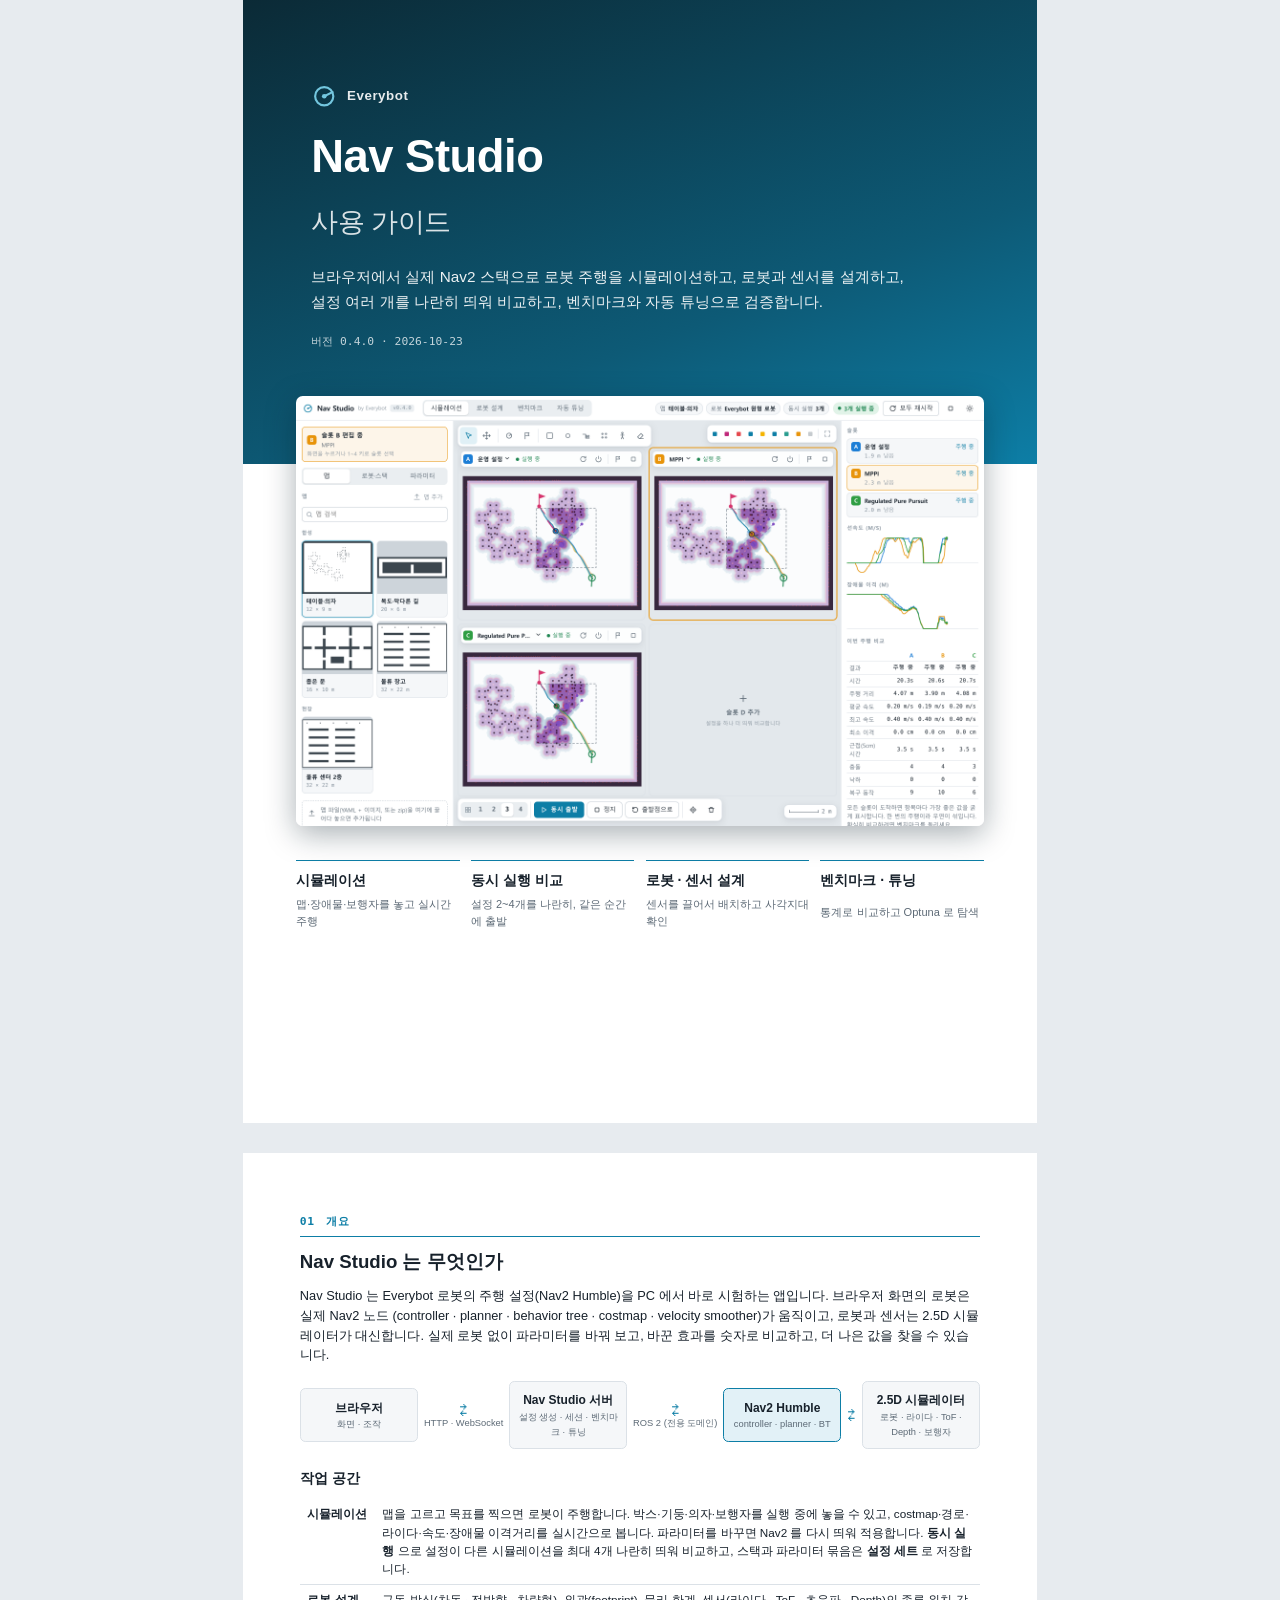
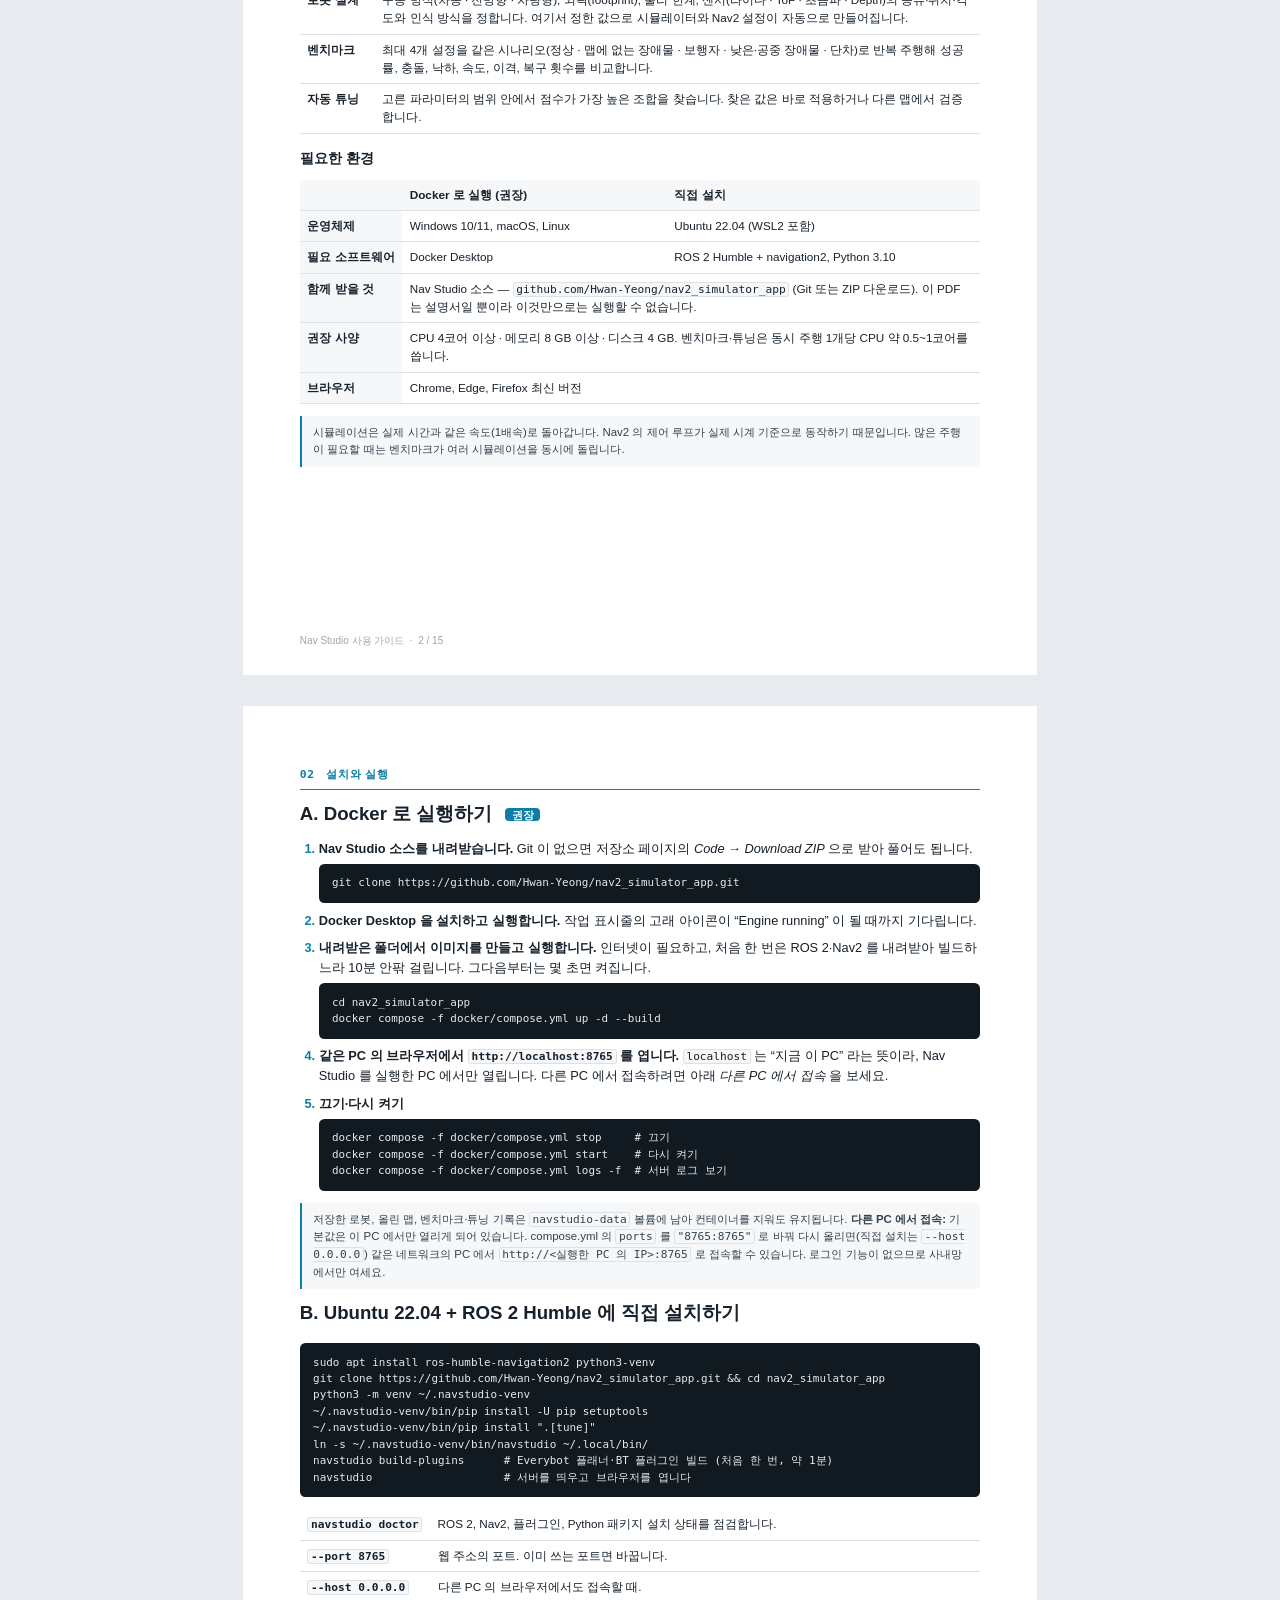
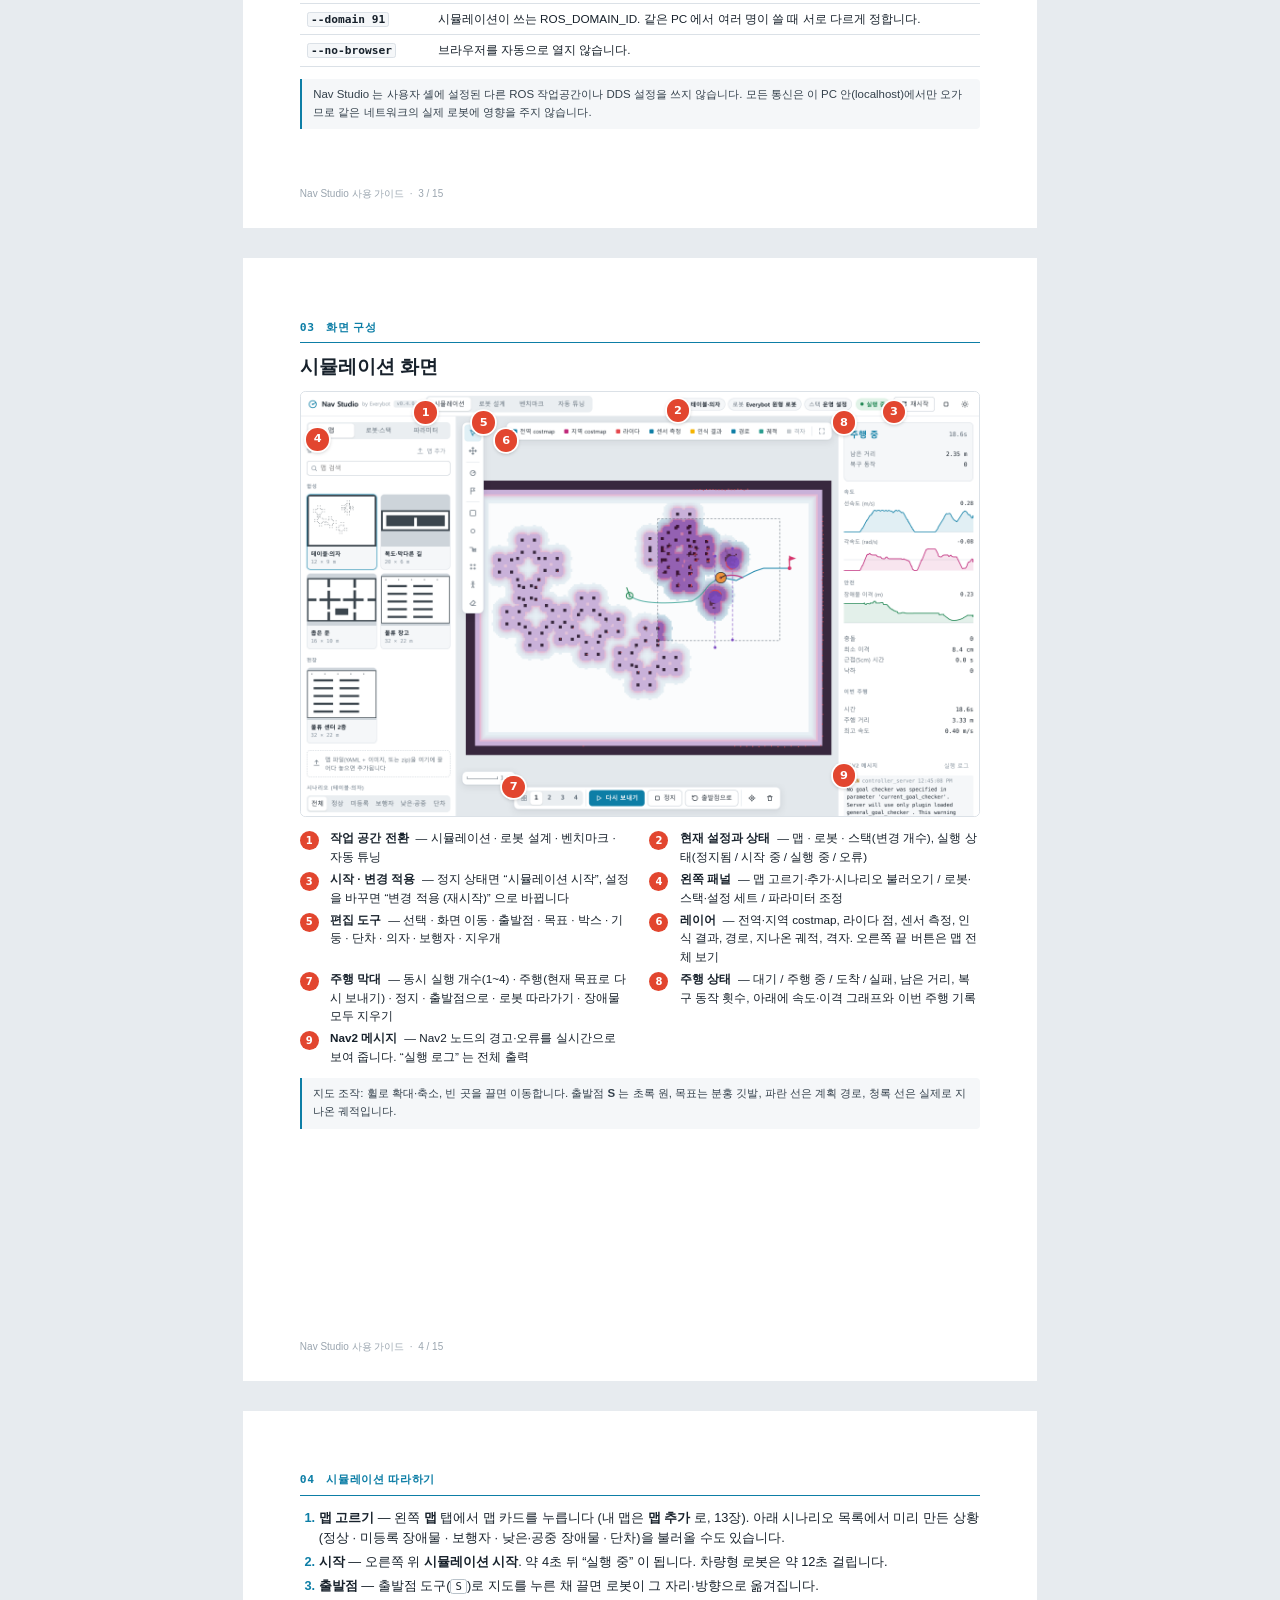
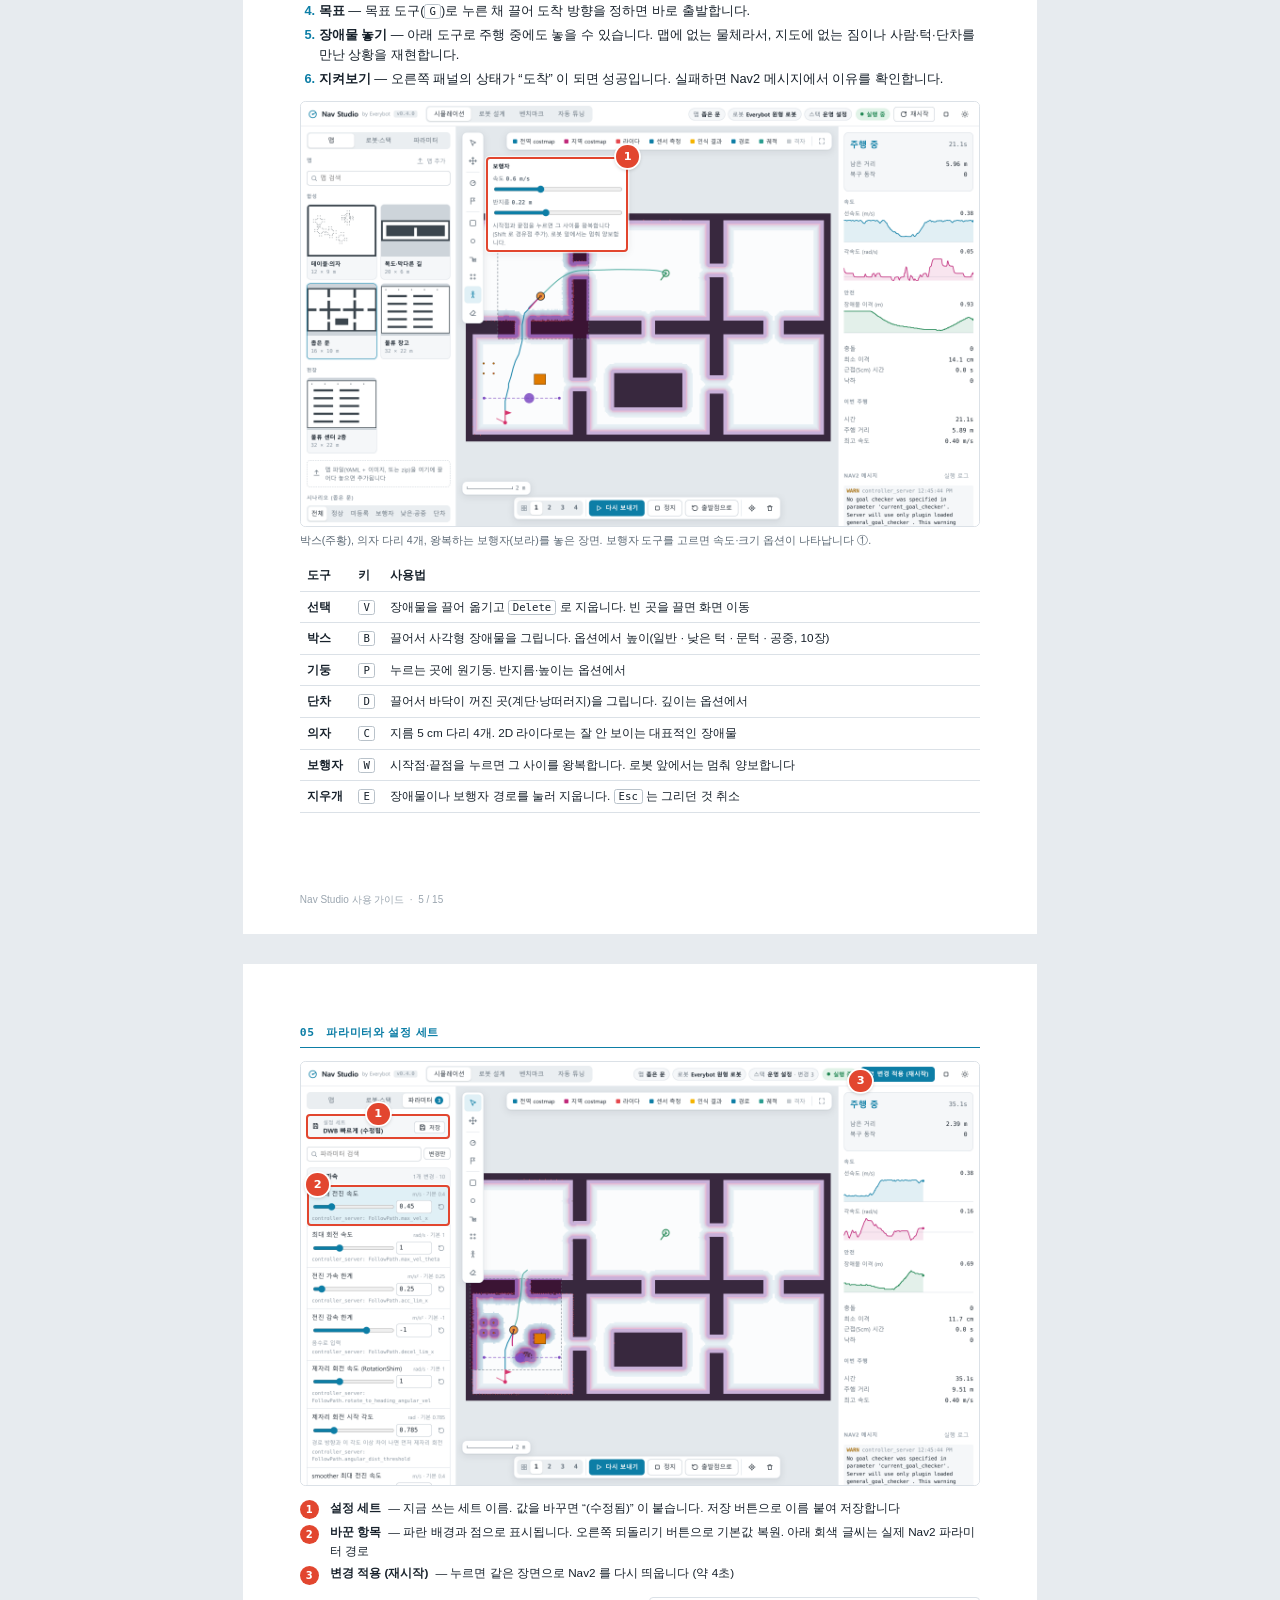
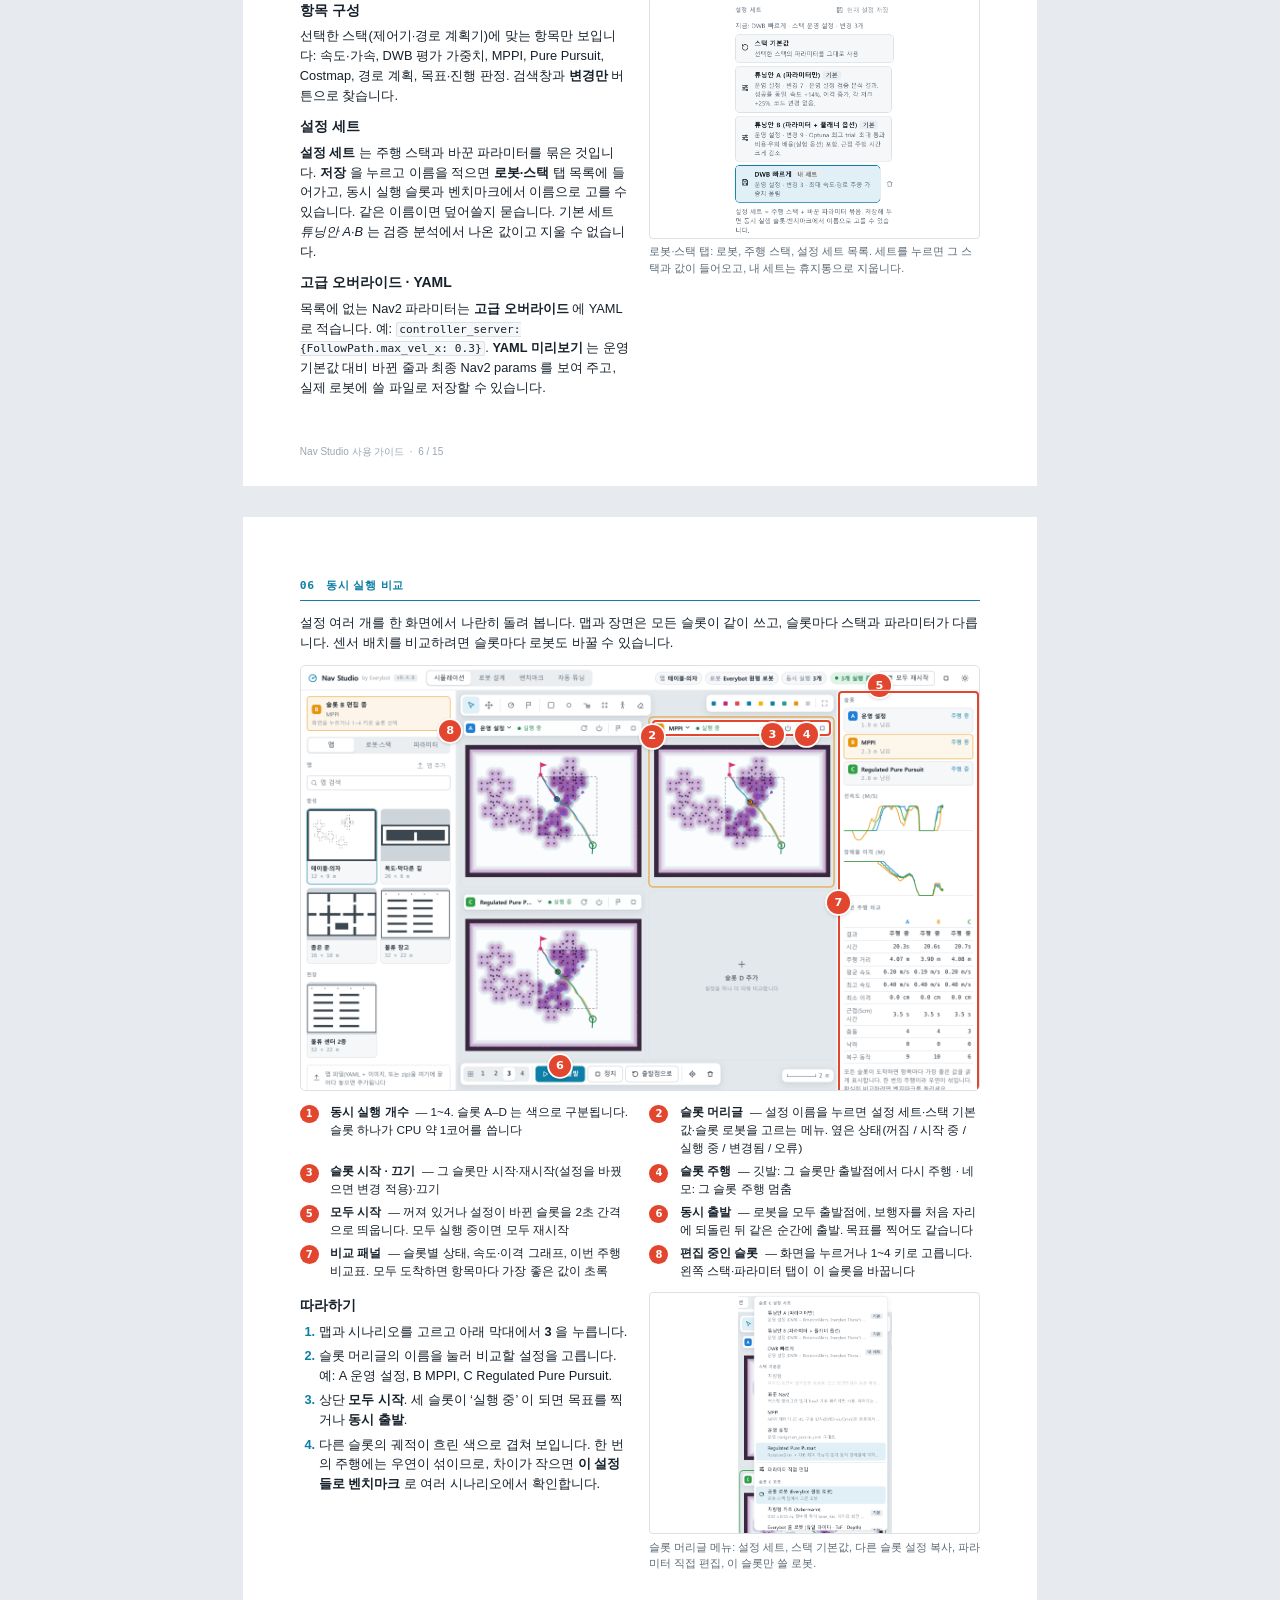
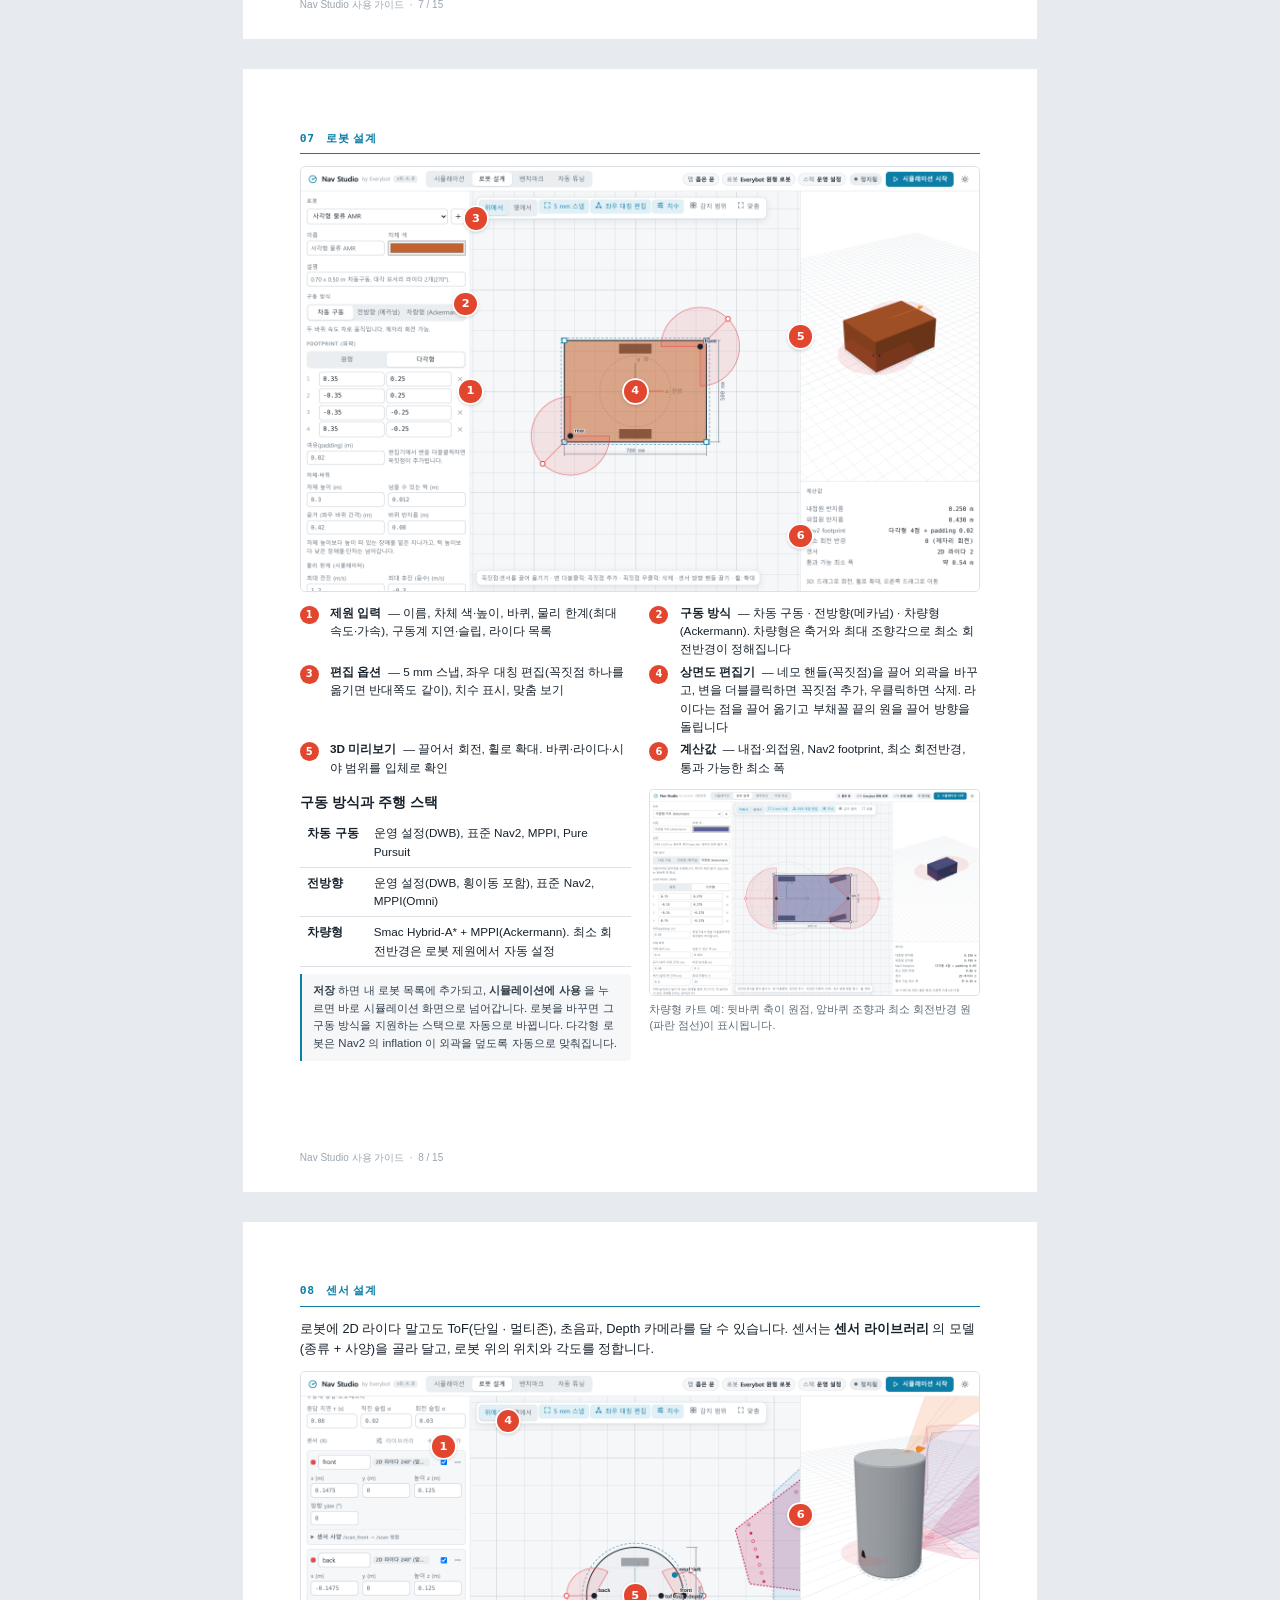
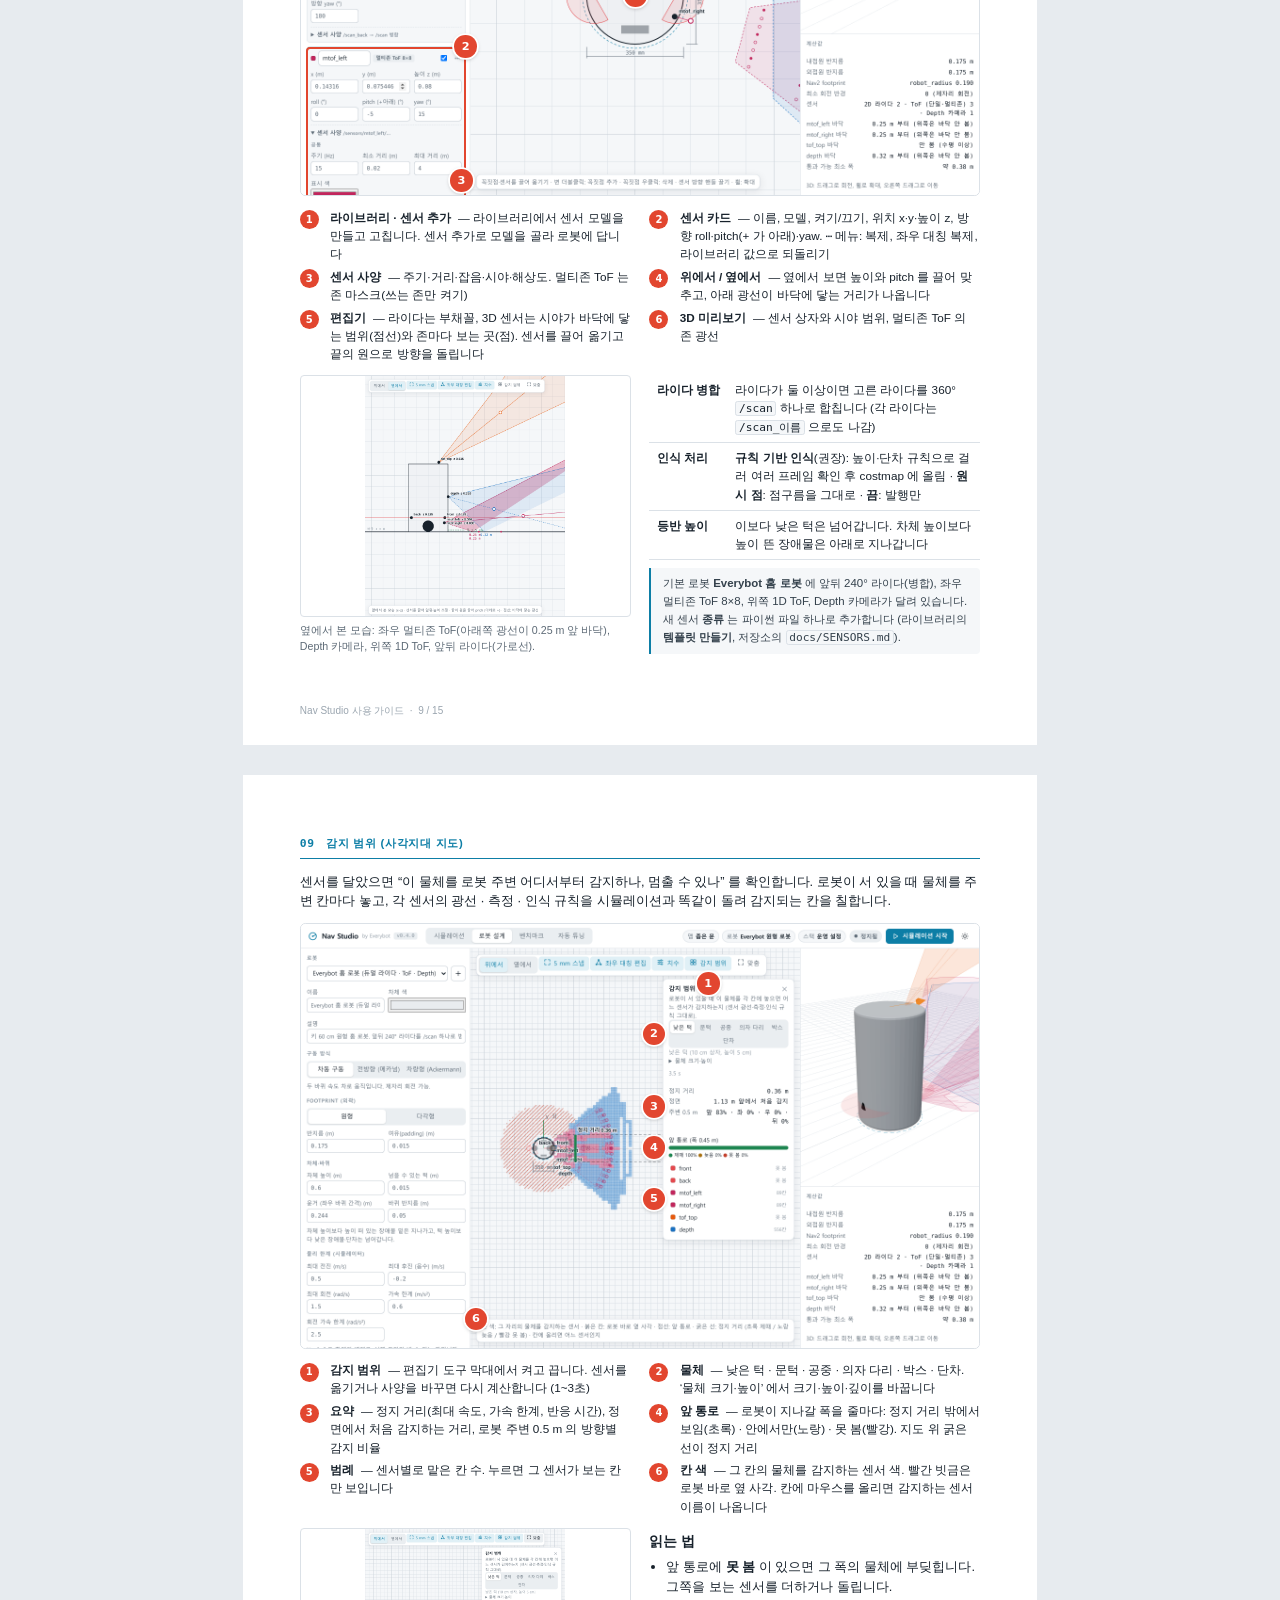
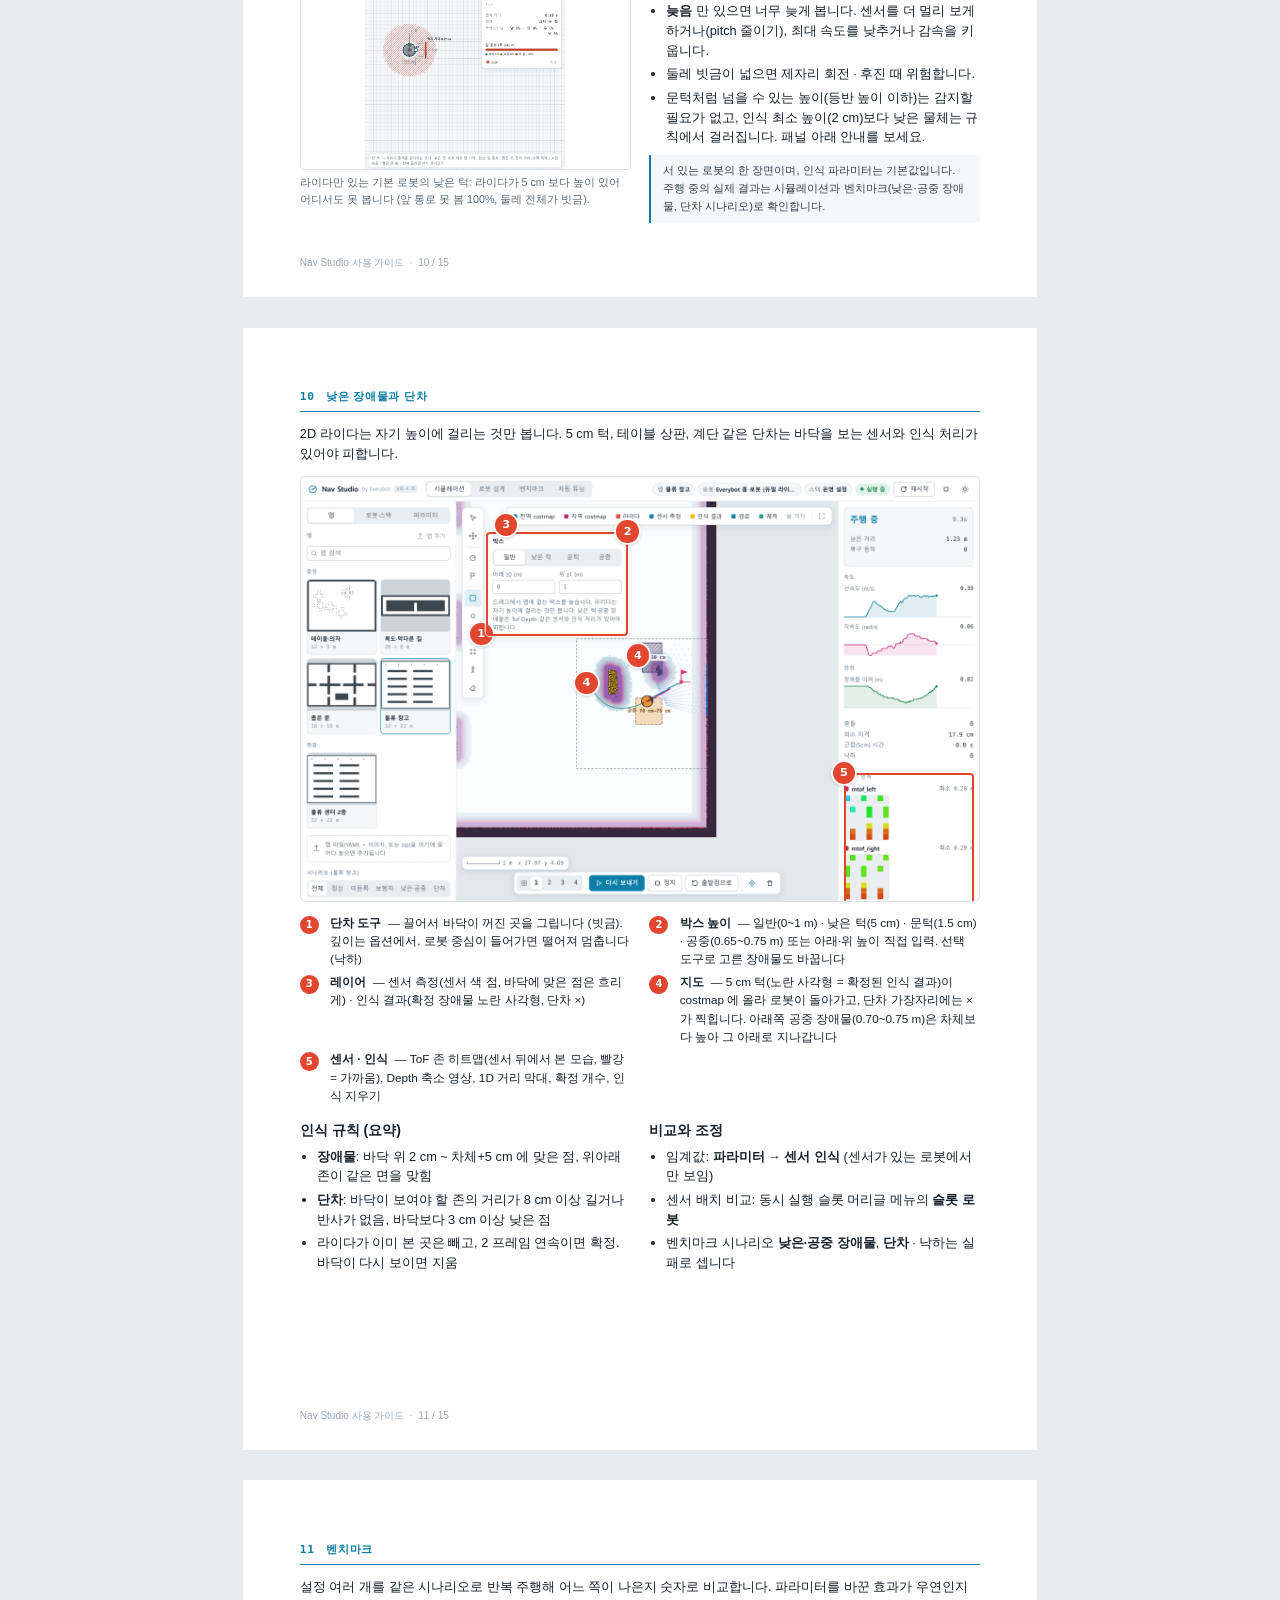
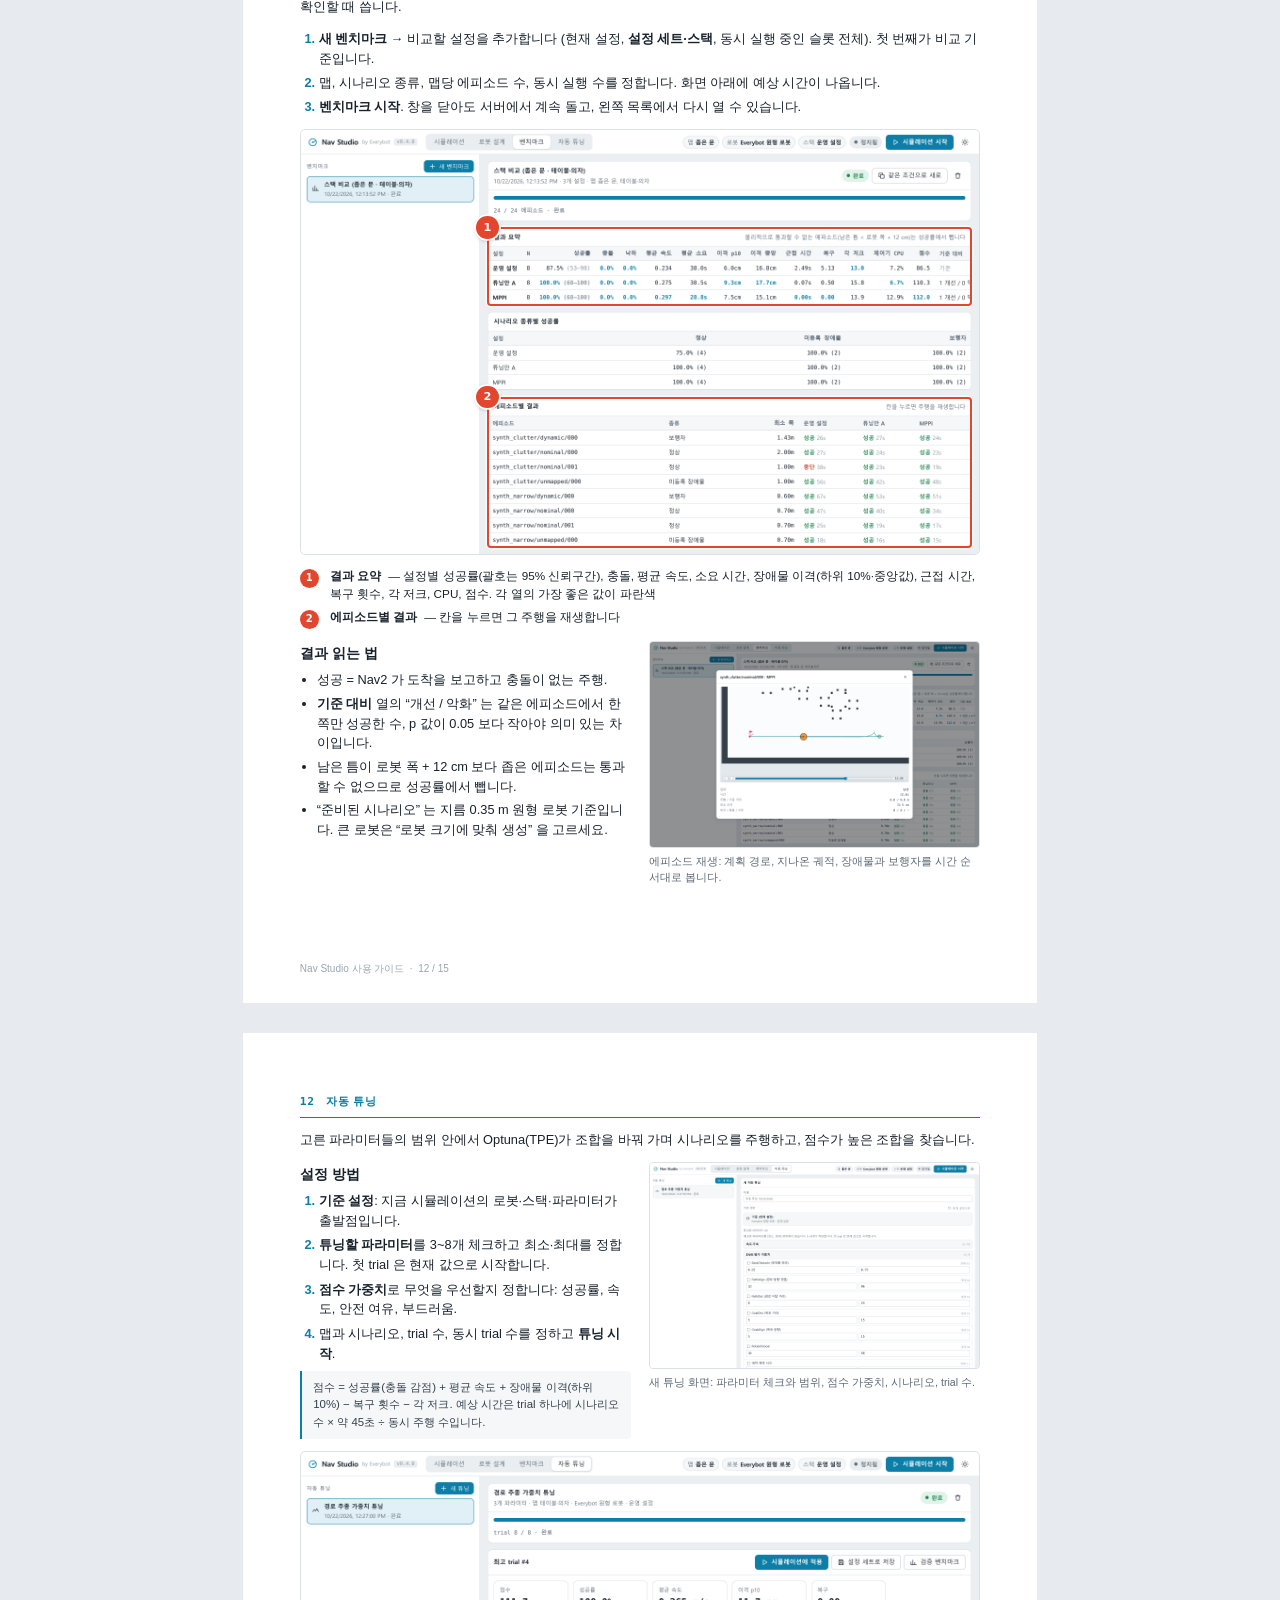
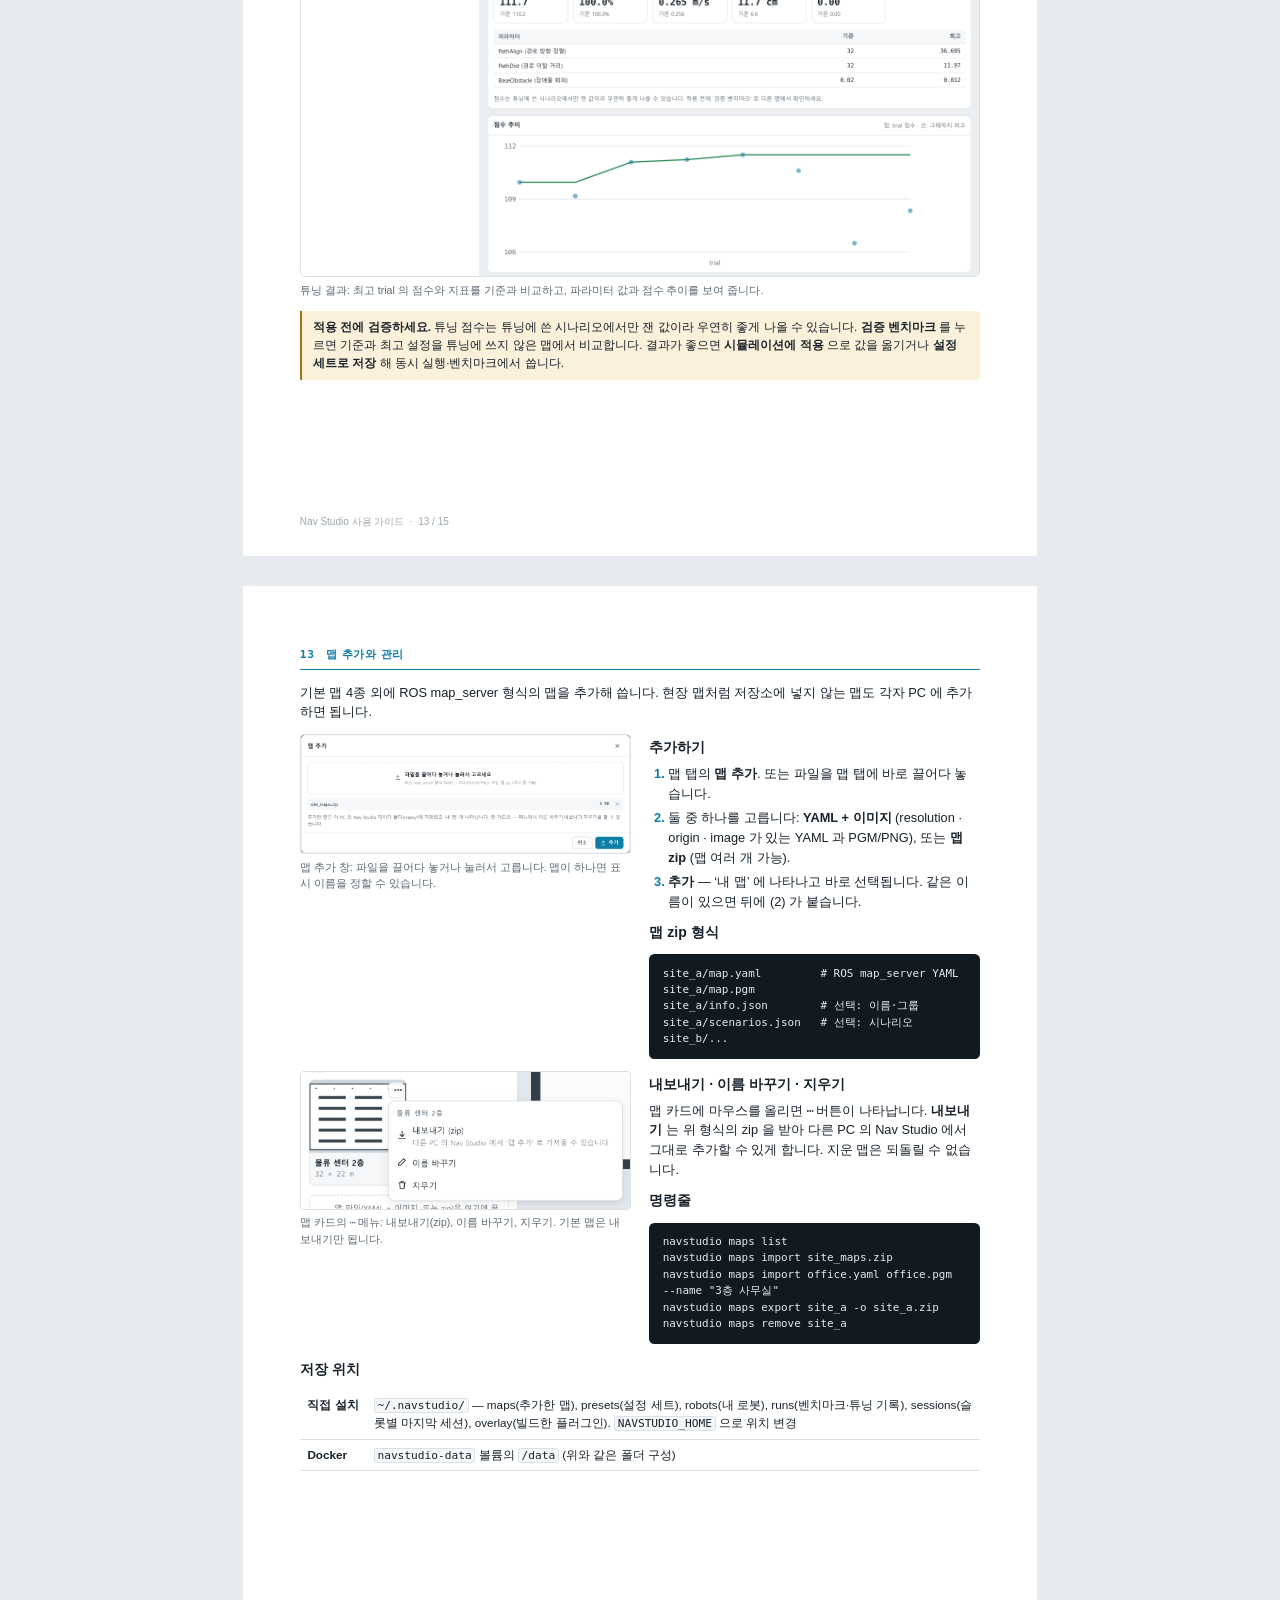
==== commit fb996f42: "Release 0.4.0 Detection coverage (blind-spot map) in the robot designer: which sensor sees a low box" ====
--- a/docs/guide/guide.html
+++ b/docs/guide/guide.html
@@ -71,22 +71,22 @@
 .cols .shot.small .frame { max-height: 64mm; }
 .cols .shot.small .frame img { max-height: 64mm; width: auto; max-width: 100%; display: block; margin: 0 auto; }
 </style></head><body>
-<section data-n="1 / 14" class="page cover">
+<section data-n="1 / 15" class="page cover">
   <div class="cover-top">
     <div class="brand"><svg viewBox="0 0 32 32"><circle cx="16" cy="16" r="11" fill="none" stroke="currentColor" stroke-width="2.6"/><path d="M16 16 L26 11" stroke="currentColor" stroke-width="2.6" stroke-linecap="round"/><circle cx="16" cy="16" r="2.8" fill="currentColor"/></svg>Everybot</div>
     <h1>Nav Studio<br><span>사용 가이드</span></h1>
     <p class="lead">브라우저에서 실제 Nav2 스택으로 로봇 주행을 시뮬레이션하고, 로봇과 센서를 설계하고,<br>설정 여러 개를 나란히 띄워 비교하고, 벤치마크와 자동 튜닝으로 검증합니다.</p>
-    <div class="meta">버전 0.3.0 · 2026-10-23</div>
+    <div class="meta">버전 0.4.0 · 2026-10-23</div>
   </div>
   <figure class="hero"><div class="frame"><img src="img/sim_compare.png" alt=""></div></figure>
   <div class="cover-grid">
     <div><b>시뮬레이션</b><span>맵·장애물·보행자를 놓고 실시간 주행</span></div>
     <div><b>동시 실행 비교</b><span>설정 2~4개를 나란히, 같은 순간에 출발</span></div>
-    <div><b>로봇 · 센서 설계</b><span>외곽·라이다·ToF·Depth 를 끌어서 배치</span></div>
+    <div><b>로봇 · 센서 설계</b><span>센서를 끌어서 배치하고 사각지대 확인</span></div>
     <div><b>벤치마크 · 튜닝</b><span>통계로 비교하고 Optuna 로 탐색</span></div>
   </div>
 </section>
-<section data-n="2 / 14" class="page">
+<section data-n="2 / 15" class="page">
   <header class="ph"><span>01</span>개요</header>
   <h2>Nav Studio 는 무엇인가</h2>
   <p>Nav Studio 는 Everybot 로봇의 주행 설정(Nav2 Humble)을 PC 에서 바로 시험하는 앱입니다. 브라우저 화면의 로봇은 실제 Nav2 노드
@@ -116,7 +116,7 @@
   </table>
   <p class="note">시뮬레이션은 실제 시간과 같은 속도(1배속)로 돌아갑니다. Nav2 의 제어 루프가 실제 시계 기준으로 동작하기 때문입니다. 많은 주행이 필요할 때는 벤치마크가 여러 시뮬레이션을 동시에 돌립니다.</p>
 </section>
-<section data-n="3 / 14" class="page">
+<section data-n="3 / 15" class="page">
   <header class="ph"><span>02</span>설치와 실행</header>
   <h2>A. Docker 로 실행하기 <em>권장</em></h2>
   <ol class="steps">
@@ -149,16 +149,16 @@
   </table>
   <p class="note">Nav Studio 는 사용자 셸에 설정된 다른 ROS 작업공간이나 DDS 설정을 쓰지 않습니다. 모든 통신은 이 PC 안(localhost)에서만 오가므로 같은 네트워크의 실제 로봇에 영향을 주지 않습니다.</p>
 </section>
-<section data-n="4 / 14" class="page">
+<section data-n="4 / 15" class="page">
   <header class="ph"><span>03</span>화면 구성</header>
   <h2>시뮬레이션 화면</h2>
   <figure class="shot"><div class="frame"><img src="img/sim_overview.png" alt=""><span class="num" style="left:18.42%;top:4.80%">1</span><span class="num" style="left:55.58%;top:4.28%">2</span><span class="num" style="left:87.43%;top:4.62%">3</span><span class="num" style="left:2.50%;top:11.05%">4</span><span class="num" style="left:26.94%;top:7.11%">5</span><span class="num" style="left:30.26%;top:11.33%">6</span><span class="num" style="left:31.37%;top:93.11%">7</span><span class="num" style="left:80.07%;top:7.11%">8</span><span class="num" style="left:80.07%;top:90.44%">9</span></div></figure><ol class="legend two"><li><span><b>작업 공간 전환</b> — 시뮬레이션 · 로봇 설계 · 벤치마크 · 자동 튜닝</span></li><li><span><b>현재 설정과 상태</b> — 맵 · 로봇 · 스택(변경 개수), 실행 상태(정지됨 / 시작 중 / 실행 중 / 오류)</span></li><li><span><b>시작 · 변경 적용</b> — 정지 상태면 “시뮬레이션 시작”, 설정을 바꾸면 “변경 적용 (재시작)” 으로 바뀝니다</span></li><li><span><b>왼쪽 패널</b> — 맵 고르기·추가·시나리오 불러오기 / 로봇·스택·설정 세트 / 파라미터 조정</span></li><li><span><b>편집 도구</b> — 선택 · 화면 이동 · 출발점 · 목표 · 박스 · 기둥 · 단차 · 의자 · 보행자 · 지우개</span></li><li><span><b>레이어</b> — 전역·지역 costmap, 라이다 점, 센서 측정, 인식 결과, 경로, 지나온 궤적, 격자. 오른쪽 끝 버튼은 맵 전체 보기</span></li><li><span><b>주행 막대</b> — 동시 실행 개수(1~4) · 주행(현재 목표로 다시 보내기) · 정지 · 출발점으로 · 로봇 따라가기 · 장애물 모두 지우기</span></li><li><span><b>주행 상태</b> — 대기 / 주행 중 / 도착 / 실패, 남은 거리, 복구 동작 횟수, 아래에 속도·이격 그래프와 이번 주행 기록</span></li><li><span><b>Nav2 메시지</b> — Nav2 노드의 경고·오류를 실시간으로 보여 줍니다. “실행 로그” 는 전체 출력</span></li></ol>
   <p class="note">지도 조작: 휠로 확대·축소, 빈 곳을 끌면 이동합니다. 출발점 <b>S</b> 는 초록 원, 목표는 분홍 깃발, 파란 선은 계획 경로, 청록 선은 실제로 지나온 궤적입니다.</p>
 </section>
-<section data-n="5 / 14" class="page">
+<section data-n="5 / 15" class="page">
   <header class="ph"><span>04</span>시뮬레이션 따라하기</header>
   <ol class="steps compact">
-    <li><b>맵 고르기</b> — 왼쪽 <b>맵</b> 탭에서 맵 카드를 누릅니다 (내 맵은 <b>맵 추가</b> 로, 12장). 아래 시나리오 목록에서 미리 만든 상황(정상 · 미등록 장애물 · 보행자 · 낮은·공중 장애물 · 단차)을 불러올 수도 있습니다.</li>
+    <li><b>맵 고르기</b> — 왼쪽 <b>맵</b> 탭에서 맵 카드를 누릅니다 (내 맵은 <b>맵 추가</b> 로, 13장). 아래 시나리오 목록에서 미리 만든 상황(정상 · 미등록 장애물 · 보행자 · 낮은·공중 장애물 · 단차)을 불러올 수도 있습니다.</li>
     <li><b>시작</b> — 오른쪽 위 <b>시뮬레이션 시작</b>. 약 4초 뒤 “실행 중” 이 됩니다. 차량형 로봇은 약 12초 걸립니다.</li>
     <li><b>출발점</b> — 출발점 도구(<kbd>S</kbd>)로 지도를 누른 채 끌면 로봇이 그 자리·방향으로 옮겨집니다.</li>
     <li><b>목표</b> — 목표 도구(<kbd>G</kbd>)로 누른 채 끌어 도착 방향을 정하면 바로 출발합니다.</li>
@@ -169,7 +169,7 @@
   <table class="tbl tools">
     <tr><th>도구</th><th>키</th><th>사용법</th></tr>
     <tr><td>선택</td><td><kbd>V</kbd></td><td>장애물을 끌어 옮기고 <kbd>Delete</kbd> 로 지웁니다. 빈 곳을 끌면 화면 이동</td></tr>
-    <tr><td>박스</td><td><kbd>B</kbd></td><td>끌어서 사각형 장애물을 그립니다. 옵션에서 높이(일반 · 낮은 턱 · 문턱 · 공중, 9장)</td></tr>
+    <tr><td>박스</td><td><kbd>B</kbd></td><td>끌어서 사각형 장애물을 그립니다. 옵션에서 높이(일반 · 낮은 턱 · 문턱 · 공중, 10장)</td></tr>
     <tr><td>기둥</td><td><kbd>P</kbd></td><td>누르는 곳에 원기둥. 반지름·높이는 옵션에서</td></tr>
     <tr><td>단차</td><td><kbd>D</kbd></td><td>끌어서 바닥이 꺼진 곳(계단·낭떠러지)을 그립니다. 깊이는 옵션에서</td></tr>
     <tr><td>의자</td><td><kbd>C</kbd></td><td>지름 5 cm 다리 4개. 2D 라이다로는 잘 안 보이는 대표적인 장애물</td></tr>
@@ -177,7 +177,7 @@
     <tr><td>지우개</td><td><kbd>E</kbd></td><td>장애물이나 보행자 경로를 눌러 지웁니다. <kbd>Esc</kbd> 는 그리던 것 취소</td></tr>
   </table>
 </section>
-<section data-n="6 / 14" class="page">
+<section data-n="6 / 15" class="page">
   <header class="ph"><span>05</span>파라미터와 설정 세트</header>
   <figure class="shot"><div class="frame"><img src="img/params.png" alt=""><span class="ring" style="left:0.83%;top:12.39%;width:21.18%;height:6.00%"></span><span class="num" style="left:11.42%;top:12.39%">1</span><span class="ring" style="left:0.90%;top:29.06%;width:21.04%;height:9.75%"></span><span class="num" style="left:2.50%;top:29.06%">2</span><span class="num" style="left:82.54%;top:4.62%">3</span></div></figure><ol class="legend"><li><span><b>설정 세트</b> — 지금 쓰는 세트 이름. 값을 바꾸면 “(수정됨)” 이 붙습니다. 저장 버튼으로 이름 붙여 저장합니다</span></li><li><span><b>바꾼 항목</b> — 파란 배경과 점으로 표시됩니다. 오른쪽 되돌리기 버튼으로 기본값 복원. 아래 회색 글씨는 실제 Nav2 파라미터 경로</span></li><li><span><b>변경 적용 (재시작)</b> — 누르면 같은 장면으로 Nav2 를 다시 띄웁니다 (약 4초)</span></li></ol>
   <div class="cols">
@@ -194,10 +194,10 @@
     </div>
   </div>
 </section>
-<section data-n="7 / 14" class="page">
+<section data-n="7 / 15" class="page">
   <header class="ph"><span>06</span>동시 실행 비교</header>
   <p>설정 여러 개를 한 화면에서 나란히 돌려 봅니다. 맵과 장면은 모든 슬롯이 같이 쓰고, 슬롯마다 스택과 파라미터가 다릅니다. 센서 배치를 비교하려면 슬롯마다 로봇도 바꿀 수 있습니다.</p>
-  <figure class="shot"><div class="frame"><img src="img/sim_compare.png" alt=""><span class="num" style="left:28.82%;top:94.47%">1</span><span class="ring" style="left:51.81%;top:12.78%;width:26.32%;height:3.78%"></span><span class="num" style="left:51.81%;top:16.56%">2</span><span class="num" style="left:69.52%;top:16.11%">3</span><span class="num" style="left:74.59%;top:16.11%">4</span><span class="num" style="left:85.31%;top:4.62%">5</span><span class="num" style="left:38.21%;top:94.33%">6</span><span class="ring" style="left:79.24%;top:5.78%;width:20.76%;height:99.97%"></span><span class="num" style="left:79.24%;top:55.77%">7</span><span class="num" style="left:22.01%;top:15.33%">8</span></div></figure><ol class="legend two"><li><span><b>동시 실행 개수</b> — 1~4. 슬롯 A–D 는 색으로 구분됩니다. 슬롯 하나가 CPU 약 1코어를 씁니다</span></li><li><span><b>슬롯 머리글</b> — 설정 이름을 누르면 설정 세트·스택 기본값·슬롯 로봇을 고르는 메뉴. 옆은 상태(꺼짐 / 시작 중 / 실행 중 / 변경됨 / 오류)</span></li><li><span><b>슬롯 시작 · 끄기</b> — 그 슬롯만 시작·재시작(설정을 바꿨으면 변경 적용)·끄기</span></li><li><span><b>슬롯 주행</b> — 깃발: 그 슬롯만 출발점에서 다시 주행 · 네모: 그 슬롯 주행 멈춤</span></li><li><span><b>모두 시작</b> — 꺼져 있거나 설정이 바뀐 슬롯을 2초 간격으로 띄웁니다. 모두 실행 중이면 모두 재시작</span></li><li><span><b>동시 출발</b> — 로봇을 모두 출발점에, 보행자를 처음 자리에 되돌린 뒤 같은 순간에 출발. 목표를 찍어도 같습니다</span></li><li><span><b>비교 패널</b> — 슬롯별 상태, 속도·이격 그래프, 이번 주행 비교표. 모두 도착하면 항목마다 가장 좋은 값이 초록</span></li><li><span><b>편집 중인 슬롯</b> — 화면을 누르거나 1~4 키로 고릅니다. 왼쪽 스택·파라미터 탭이 이 슬롯을 바꿉니다</span></li></ol>
+  <figure class="shot"><div class="frame"><img src="img/sim_compare.png" alt=""><span class="ring" style="left:51.81%;top:12.78%;width:26.32%;height:3.78%"></span><span class="num" style="left:51.81%;top:16.56%">2</span><span class="num" style="left:69.52%;top:16.11%">3</span><span class="num" style="left:74.59%;top:16.11%">4</span><span class="num" style="left:85.31%;top:4.62%">5</span><span class="num" style="left:38.21%;top:94.33%">6</span><span class="ring" style="left:79.24%;top:5.78%;width:20.76%;height:99.97%"></span><span class="num" style="left:79.24%;top:55.77%">7</span><span class="num" style="left:22.01%;top:15.33%">8</span></div></figure><ol class="legend two"><li><span><b>동시 실행 개수</b> — 1~4. 슬롯 A–D 는 색으로 구분됩니다. 슬롯 하나가 CPU 약 1코어를 씁니다</span></li><li><span><b>슬롯 머리글</b> — 설정 이름을 누르면 설정 세트·스택 기본값·슬롯 로봇을 고르는 메뉴. 옆은 상태(꺼짐 / 시작 중 / 실행 중 / 변경됨 / 오류)</span></li><li><span><b>슬롯 시작 · 끄기</b> — 그 슬롯만 시작·재시작(설정을 바꿨으면 변경 적용)·끄기</span></li><li><span><b>슬롯 주행</b> — 깃발: 그 슬롯만 출발점에서 다시 주행 · 네모: 그 슬롯 주행 멈춤</span></li><li><span><b>모두 시작</b> — 꺼져 있거나 설정이 바뀐 슬롯을 2초 간격으로 띄웁니다. 모두 실행 중이면 모두 재시작</span></li><li><span><b>동시 출발</b> — 로봇을 모두 출발점에, 보행자를 처음 자리에 되돌린 뒤 같은 순간에 출발. 목표를 찍어도 같습니다</span></li><li><span><b>비교 패널</b> — 슬롯별 상태, 속도·이격 그래프, 이번 주행 비교표. 모두 도착하면 항목마다 가장 좋은 값이 초록</span></li><li><span><b>편집 중인 슬롯</b> — 화면을 누르거나 1~4 키로 고릅니다. 왼쪽 스택·파라미터 탭이 이 슬롯을 바꿉니다</span></li></ol>
   <div class="cols">
     <div>
       <h3>따라하기</h3>
@@ -211,7 +211,7 @@
     <div><figure class="shot small"><div class="frame"><img src="img/slot_menu.png" alt=""></div><figcaption>슬롯 머리글 메뉴: 설정 세트, 스택 기본값, 다른 슬롯 설정 복사, 파라미터 직접 편집, 이 슬롯만 쓸 로봇.</figcaption></figure></div>
   </div>
 </section>
-<section data-n="8 / 14" class="page">
+<section data-n="8 / 15" class="page">
   <header class="ph"><span>07</span>로봇 설계</header>
   <figure class="shot"><div class="frame"><img src="img/robot.png" alt=""><span class="num" style="left:25.00%;top:52.89%">1</span><span class="num" style="left:24.30%;top:32.33%">2</span><span class="num" style="left:25.83%;top:12.22%">3</span><span class="num" style="left:49.30%;top:52.89%">4</span><span class="num" style="left:73.68%;top:39.95%">5</span><span class="num" style="left:73.68%;top:87.05%">6</span></div></figure><ol class="legend two"><li><span><b>제원 입력</b> — 이름, 차체 색·높이, 바퀴, 물리 한계(최대 속도·가속), 구동계 지연·슬립, 라이다 목록</span></li><li><span><b>구동 방식</b> — 차동 구동 · 전방향(메카넘) · 차량형(Ackermann). 차량형은 축거와 최대 조향각으로 최소 회전반경이 정해집니다</span></li><li><span><b>편집 옵션</b> — 5 mm 스냅, 좌우 대칭 편집(꼭짓점 하나를 옮기면 반대쪽도 같이), 치수 표시, 맞춤 보기</span></li><li><span><b>상면도 편집기</b> — 네모 핸들(꼭짓점)을 끌어 외곽을 바꾸고, 변을 더블클릭하면 꼭짓점 추가, 우클릭하면 삭제. 라이다는 점을 끌어 옮기고 부채꼴 끝의 원을 끌어 방향을 돌립니다</span></li><li><span><b>3D 미리보기</b> — 끌어서 회전, 휠로 확대. 바퀴·라이다·시야 범위를 입체로 확인</span></li><li><span><b>계산값</b> — 내접·외접원, Nav2 footprint, 최소 회전반경, 통과 가능한 최소 폭</span></li></ol>
   <div class="cols">
@@ -227,7 +227,7 @@
     <div><figure class="shot small"><div class="frame"><img src="img/robot_ackermann.png" alt=""></div><figcaption>차량형 카트 예: 뒷바퀴 축이 원점, 앞바퀴 조향과 최소 회전반경 원(파란 점선)이 표시됩니다.</figcaption></figure></div>
   </div>
 </section>
-<section data-n="9 / 14" class="page">
+<section data-n="9 / 15" class="page">
   <header class="ph"><span>08</span>센서 설계</header>
   <p>로봇에 2D 라이다 말고도 ToF(단일 · 멀티존), 초음파, Depth 카메라를 달 수 있습니다. 센서는 <b>센서 라이브러리</b> 의 모델(종류 + 사양)을 골라 달고, 로봇 위의 위치와 각도를 정합니다.</p>
   <figure class="shot"><div class="frame"><img src="img/robot_sensors.png" alt=""><span class="num" style="left:21.03%;top:17.67%">1</span><span class="ring" style="left:0.83%;top:64.89%;width:23.47%;height:106.94%"></span><span class="num" style="left:24.30%;top:64.89%">2</span><span class="num" style="left:23.68%;top:96.50%">3</span><span class="num" style="left:30.55%;top:11.67%">4</span><span class="num" style="left:49.30%;top:52.89%">5</span><span class="num" style="left:73.68%;top:33.85%">6</span></div></figure><ol class="legend two"><li><span><b>라이브러리 · 센서 추가</b> — 라이브러리에서 센서 모델을 만들고 고칩니다. 센서 추가로 모델을 골라 로봇에 답니다</span></li><li><span><b>센서 카드</b> — 이름, 모델, 켜기/끄기, 위치 x·y·높이 z, 방향 roll·pitch(+ 가 아래)·yaw. ⋯ 메뉴: 복제, 좌우 대칭 복제, 라이브러리 값으로 되돌리기</span></li><li><span><b>센서 사양</b> — 주기·거리·잡음·시야·해상도. 멀티존 ToF 는 존 마스크(쓰는 존만 켜기)</span></li><li><span><b>위에서 / 옆에서</b> — 옆에서 보면 높이와 pitch 를 끌어 맞추고, 아래 광선이 바닥에 닿는 거리가 나옵니다</span></li><li><span><b>편집기</b> — 라이다는 부채꼴, 3D 센서는 시야가 바닥에 닿는 범위(점선)와 존마다 보는 곳(점). 센서를 끌어 옮기고 끝의 원으로 방향을 돌립니다</span></li><li><span><b>3D 미리보기</b> — 센서 상자와 시야 범위, 멀티존 ToF 의 존 광선</span></li></ol>
@@ -243,10 +243,28 @@
     </div>
   </div>
 </section>
-<section data-n="10 / 14" class="page">
-  <header class="ph"><span>09</span>낮은 장애물과 단차</header>
+<section data-n="10 / 15" class="page">
+  <header class="ph"><span>09</span>감지 범위 (사각지대 지도)</header>
+  <p>센서를 달았으면 “이 물체를 로봇 주변 어디서부터 감지하나, 멈출 수 있나” 를 확인합니다. 로봇이 서 있을 때 물체를 주변 칸마다 놓고, 각 센서의 광선 · 측정 · 인식 규칙을 시뮬레이션과 똑같이 돌려 감지되는 칸을 칠합니다.</p>
+  <figure class="shot"><div class="frame"><img src="img/robot_coverage.png" alt=""><span class="num" style="left:60.05%;top:14.00%">1</span><span class="num" style="left:52.04%;top:25.90%">2</span><span class="num" style="left:52.04%;top:43.00%">3</span><span class="num" style="left:52.04%;top:52.61%">4</span><span class="num" style="left:52.04%;top:64.78%">5</span><span class="num" style="left:25.83%;top:93.11%">6</span></div></figure><ol class="legend two"><li><span><b>감지 범위</b> — 편집기 도구 막대에서 켜고 끕니다. 센서를 옮기거나 사양을 바꾸면 다시 계산합니다 (1~3초)</span></li><li><span><b>물체</b> — 낮은 턱 · 문턱 · 공중 · 의자 다리 · 박스 · 단차. ‘물체 크기·높이’ 에서 크기·높이·깊이를 바꿉니다</span></li><li><span><b>요약</b> — 정지 거리(최대 속도, 가속 한계, 반응 시간), 정면에서 처음 감지하는 거리, 로봇 주변 0.5 m 의 방향별 감지 비율</span></li><li><span><b>앞 통로</b> — 로봇이 지나갈 폭을 줄마다: 정지 거리 밖에서 보임(초록) · 안에서만(노랑) · 못 봄(빨강). 지도 위 굵은 선이 정지 거리</span></li><li><span><b>범례</b> — 센서별로 맡은 칸 수. 누르면 그 센서가 보는 칸만 보입니다</span></li><li><span><b>칸 색</b> — 그 칸의 물체를 감지하는 센서 색. 빨간 빗금은 로봇 바로 옆 사각. 칸에 마우스를 올리면 감지하는 센서 이름이 나옵니다</span></li></ol>
+  <div class="cols">
+    <div><figure class="shot small"><div class="frame"><img src="img/coverage_lidar.png" alt=""></div><figcaption>라이다만 있는 기본 로봇의 낮은 턱: 라이다가 5 cm 보다 높이 있어 어디서도 못 봅니다 (앞 통로 못 봄 100%, 둘레 전체가 빗금).</figcaption></figure></div>
+    <div>
+      <h3>읽는 법</h3>
+      <ul class="dots">
+        <li>앞 통로에 <b>못 봄</b> 이 있으면 그 폭의 물체에 부딪힙니다. 그쪽을 보는 센서를 더하거나 돌립니다.</li>
+        <li><b>늦음</b> 만 있으면 너무 늦게 봅니다. 센서를 더 멀리 보게 하거나(pitch 줄이기), 최대 속도를 낮추거나 감속을 키웁니다.</li>
+        <li>둘레 빗금이 넓으면 제자리 회전 · 후진 때 위험합니다.</li>
+        <li>문턱처럼 넘을 수 있는 높이(등반 높이 이하)는 감지할 필요가 없고, 인식 최소 높이(2 cm)보다 낮은 물체는 규칙에서 걸러집니다. 패널 아래 안내를 보세요.</li>
+      </ul>
+      <p class="note">서 있는 로봇의 한 장면이며, 인식 파라미터는 기본값입니다. 주행 중의 실제 결과는 시뮬레이션과 벤치마크(낮은·공중 장애물, 단차 시나리오)로 확인합니다.</p>
+    </div>
+  </div>
+</section>
+<section data-n="11 / 15" class="page">
+  <header class="ph"><span>10</span>낮은 장애물과 단차</header>
   <p>2D 라이다는 자기 높이에 걸리는 것만 봅니다. 5 cm 턱, 테이블 상판, 계단 같은 단차는 바닥을 보는 센서와 인식 처리가 있어야 피합니다.</p>
-  <figure class="shot"><div class="frame"><img src="img/sim_sensors.png" alt=""><span class="num" style="left:26.60%;top:37.00%">1</span><span class="ring" style="left:27.36%;top:12.89%;width:20.83%;height:24.72%"></span><span class="num" style="left:48.19%;top:12.89%">2</span><span class="num" style="left:30.26%;top:11.33%">3</span><span class="num" style="left:48.02%;top:43.85%">4</span><span class="num" style="left:55.57%;top:37.37%">4</span><span class="ring" style="left:80.07%;top:69.81%;width:19.10%;height:66.83%"></span><span class="num" style="left:80.07%;top:69.81%">5</span></div></figure><ol class="legend two"><li><span><b>단차 도구</b> — 끌어서 바닥이 꺼진 곳을 그립니다 (빗금). 깊이는 옵션에서. 로봇 중심이 들어가면 떨어져 멈춥니다(낙하)</span></li><li><span><b>박스 높이</b> — 일반(0~1 m) · 낮은 턱(5 cm) · 문턱(1.5 cm) · 공중(0.65~0.75 m) 또는 아래·위 높이 직접 입력. 선택 도구로 고른 장애물도 바꿉니다</span></li><li><span><b>레이어</b> — 센서 측정(센서 색 점, 바닥에 맞은 점은 흐리게) · 인식 결과(확정 장애물 노란 사각형, 단차 ×)</span></li><li><span><b>지도</b> — 5 cm 턱(노란 사각형 = 확정된 인식 결과)이 costmap 에 올라 로봇이 돌아가고, 단차 가장자리에는 × 가 찍힙니다. 아래쪽 공중 장애물(0.70~0.75 m)은 차체보다 높아 그 아래로 지나갑니다</span></li><li><span><b>센서 · 인식</b> — ToF 존 히트맵(센서 뒤에서 본 모습, 빨강 = 가까움), Depth 축소 영상, 1D 거리 막대, 확정 개수, 인식 지우기</span></li></ol>
+  <figure class="shot"><div class="frame"><img src="img/sim_sensors.png" alt=""><span class="num" style="left:26.60%;top:37.00%">1</span><span class="ring" style="left:27.36%;top:12.89%;width:20.83%;height:24.72%"></span><span class="num" style="left:48.19%;top:12.89%">2</span><span class="num" style="left:30.26%;top:11.33%">3</span><span class="num" style="left:42.10%;top:48.59%">4</span><span class="num" style="left:49.70%;top:42.13%">4</span><span class="ring" style="left:80.07%;top:69.81%;width:19.10%;height:66.83%"></span><span class="num" style="left:80.07%;top:69.81%">5</span></div></figure><ol class="legend two"><li><span><b>단차 도구</b> — 끌어서 바닥이 꺼진 곳을 그립니다 (빗금). 깊이는 옵션에서. 로봇 중심이 들어가면 떨어져 멈춥니다(낙하)</span></li><li><span><b>박스 높이</b> — 일반(0~1 m) · 낮은 턱(5 cm) · 문턱(1.5 cm) · 공중(0.65~0.75 m) 또는 아래·위 높이 직접 입력. 선택 도구로 고른 장애물도 바꿉니다</span></li><li><span><b>레이어</b> — 센서 측정(센서 색 점, 바닥에 맞은 점은 흐리게) · 인식 결과(확정 장애물 노란 사각형, 단차 ×)</span></li><li><span><b>지도</b> — 5 cm 턱(노란 사각형 = 확정된 인식 결과)이 costmap 에 올라 로봇이 돌아가고, 단차 가장자리에는 × 가 찍힙니다. 아래쪽 공중 장애물(0.70~0.75 m)은 차체보다 높아 그 아래로 지나갑니다</span></li><li><span><b>센서 · 인식</b> — ToF 존 히트맵(센서 뒤에서 본 모습, 빨강 = 가까움), Depth 축소 영상, 1D 거리 막대, 확정 개수, 인식 지우기</span></li></ol>
   <div class="cols">
     <div>
       <h3>인식 규칙 (요약)</h3>
@@ -266,8 +284,8 @@
     </div>
   </div>
 </section>
-<section data-n="11 / 14" class="page">
-  <header class="ph"><span>10</span>벤치마크</header>
+<section data-n="12 / 15" class="page">
+  <header class="ph"><span>11</span>벤치마크</header>
   <p>설정 여러 개를 같은 시나리오로 반복 주행해 어느 쪽이 나은지 숫자로 비교합니다. 파라미터를 바꾼 효과가 우연인지 확인할 때 씁니다.</p>
   <ol class="steps compact">
     <li><b>새 벤치마크</b> → 비교할 설정을 추가합니다 (현재 설정, <b>설정 세트·스택</b>, 동시 실행 중인 슬롯 전체). 첫 번째가 비교 기준입니다.</li>
@@ -288,8 +306,8 @@
     <div><figure class="shot small"><div class="frame"><img src="img/replay.png" alt=""></div><figcaption>에피소드 재생: 계획 경로, 지나온 궤적, 장애물과 보행자를 시간 순서대로 봅니다.</figcaption></figure></div>
   </div>
 </section>
-<section data-n="12 / 14" class="page">
-  <header class="ph"><span>11</span>자동 튜닝</header>
+<section data-n="13 / 15" class="page">
+  <header class="ph"><span>12</span>자동 튜닝</header>
   <p>고른 파라미터들의 범위 안에서 Optuna(TPE)가 조합을 바꿔 가며 시나리오를 주행하고, 점수가 높은 조합을 찾습니다.</p>
   <div class="cols">
     <div>
@@ -307,8 +325,8 @@
   <figure class="shot"><div class="frame"><img src="img/tune_result.png" alt=""></div><figcaption>튜닝 결과: 최고 trial 의 점수와 지표를 기준과 비교하고, 파라미터 값과 점수 추이를 보여 줍니다.</figcaption></figure>
   <p class="warn"><b>적용 전에 검증하세요.</b> 튜닝 점수는 튜닝에 쓴 시나리오에서만 잰 값이라 우연히 좋게 나올 수 있습니다. <b>검증 벤치마크</b> 를 누르면 기준과 최고 설정을 튜닝에 쓰지 않은 맵에서 비교합니다. 결과가 좋으면 <b>시뮬레이션에 적용</b> 으로 값을 옮기거나 <b>설정 세트로 저장</b> 해 동시 실행·벤치마크에서 씁니다.</p>
 </section>
-<section data-n="13 / 14" class="page">
-  <header class="ph"><span>12</span>맵 추가와 관리</header>
+<section data-n="14 / 15" class="page">
+  <header class="ph"><span>13</span>맵 추가와 관리</header>
   <p>기본 맵 4종 외에 ROS map_server 형식의 맵을 추가해 씁니다. 현장 맵처럼 저장소에 넣지 않는 맵도 각자 PC 에 추가하면 됩니다.</p>
   <div class="cols">
     <div><figure class="shot small"><div class="frame"><img src="img/map_add.png" alt=""></div><figcaption>맵 추가 창: 파일을 끌어다 놓거나 눌러서 고릅니다. 맵이 하나면 표시 이름을 정할 수 있습니다.</figcaption></figure></div>
@@ -346,8 +364,8 @@
     <tr><th>Docker</th><td><code>navstudio-data</code> 볼륨의 <code>/data</code> (위와 같은 폴더 구성)</td></tr>
   </table>
 </section>
-<section data-n="14 / 14" class="page">
-  <header class="ph"><span>13</span>문제 해결</header>
+<section data-n="15 / 15" class="page">
+  <header class="ph"><span>14</span>문제 해결</header>
   <h3>자주 묻는 것</h3>
   <table class="tbl faq">
     <tr><th>시작을 눌렀는데 “오류” 가 뜬다</th><td>오류 상자의 <b>로그 보기</b> 나 오른쪽 아래 <b>실행 로그</b> 에서 첫 ERROR 줄을 확인합니다. 고급 오버라이드에 잘못된 값을 넣었을 때 흔합니다. <b>모두 초기화</b> 후 다시 시작해 보세요.</td></tr>
@@ -367,5 +385,5 @@
     <li>보행자는 정해진 경로를 왕복하는 단순 모델입니다.</li>
     <li>실제 로봇의 저수준 안전 동작은 포함하지 않습니다. 결과는 설정 간 비교로 읽고, 최종 판단은 실제 로봇 시험으로 합니다.</li>
   </ul>
-  <div class="end">Nav Studio · Everybot · 버전 0.3.0</div>
+  <div class="end">Nav Studio · Everybot · 버전 0.4.0</div>
 </section></body></html>
